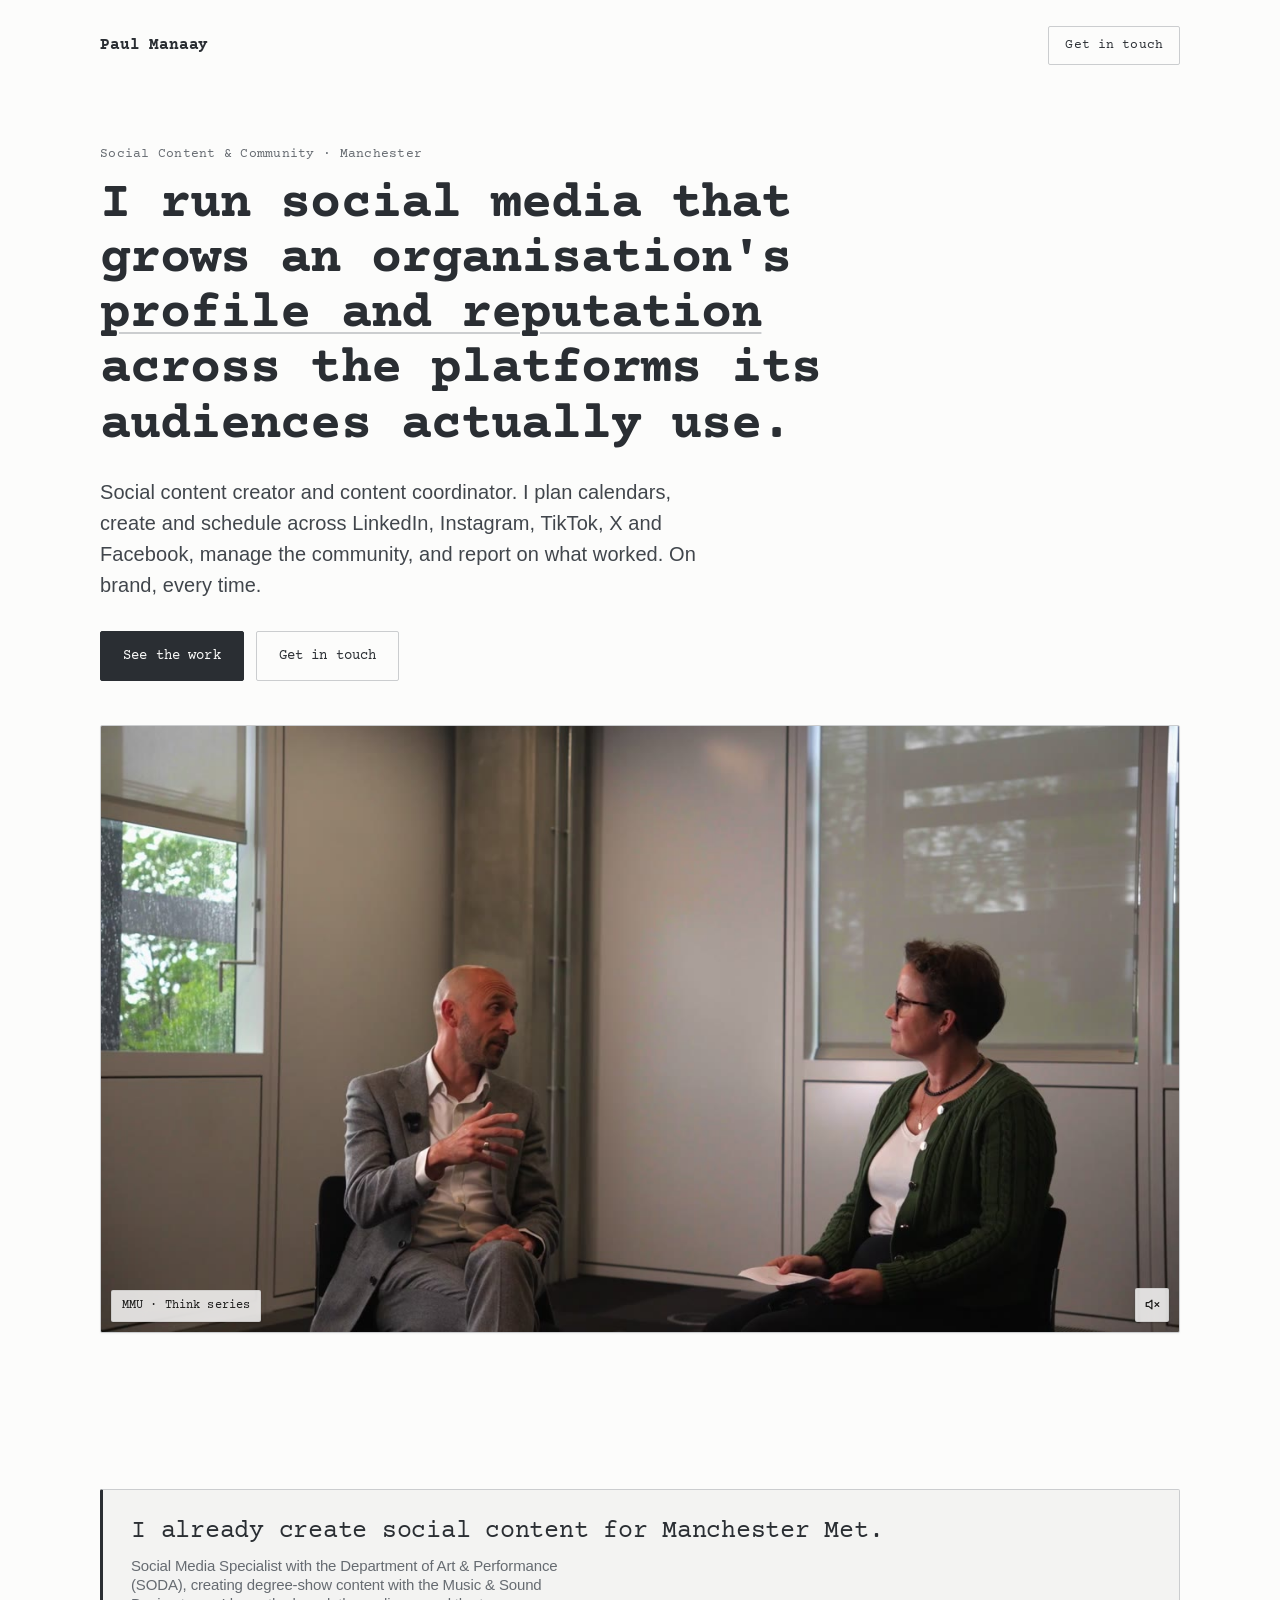
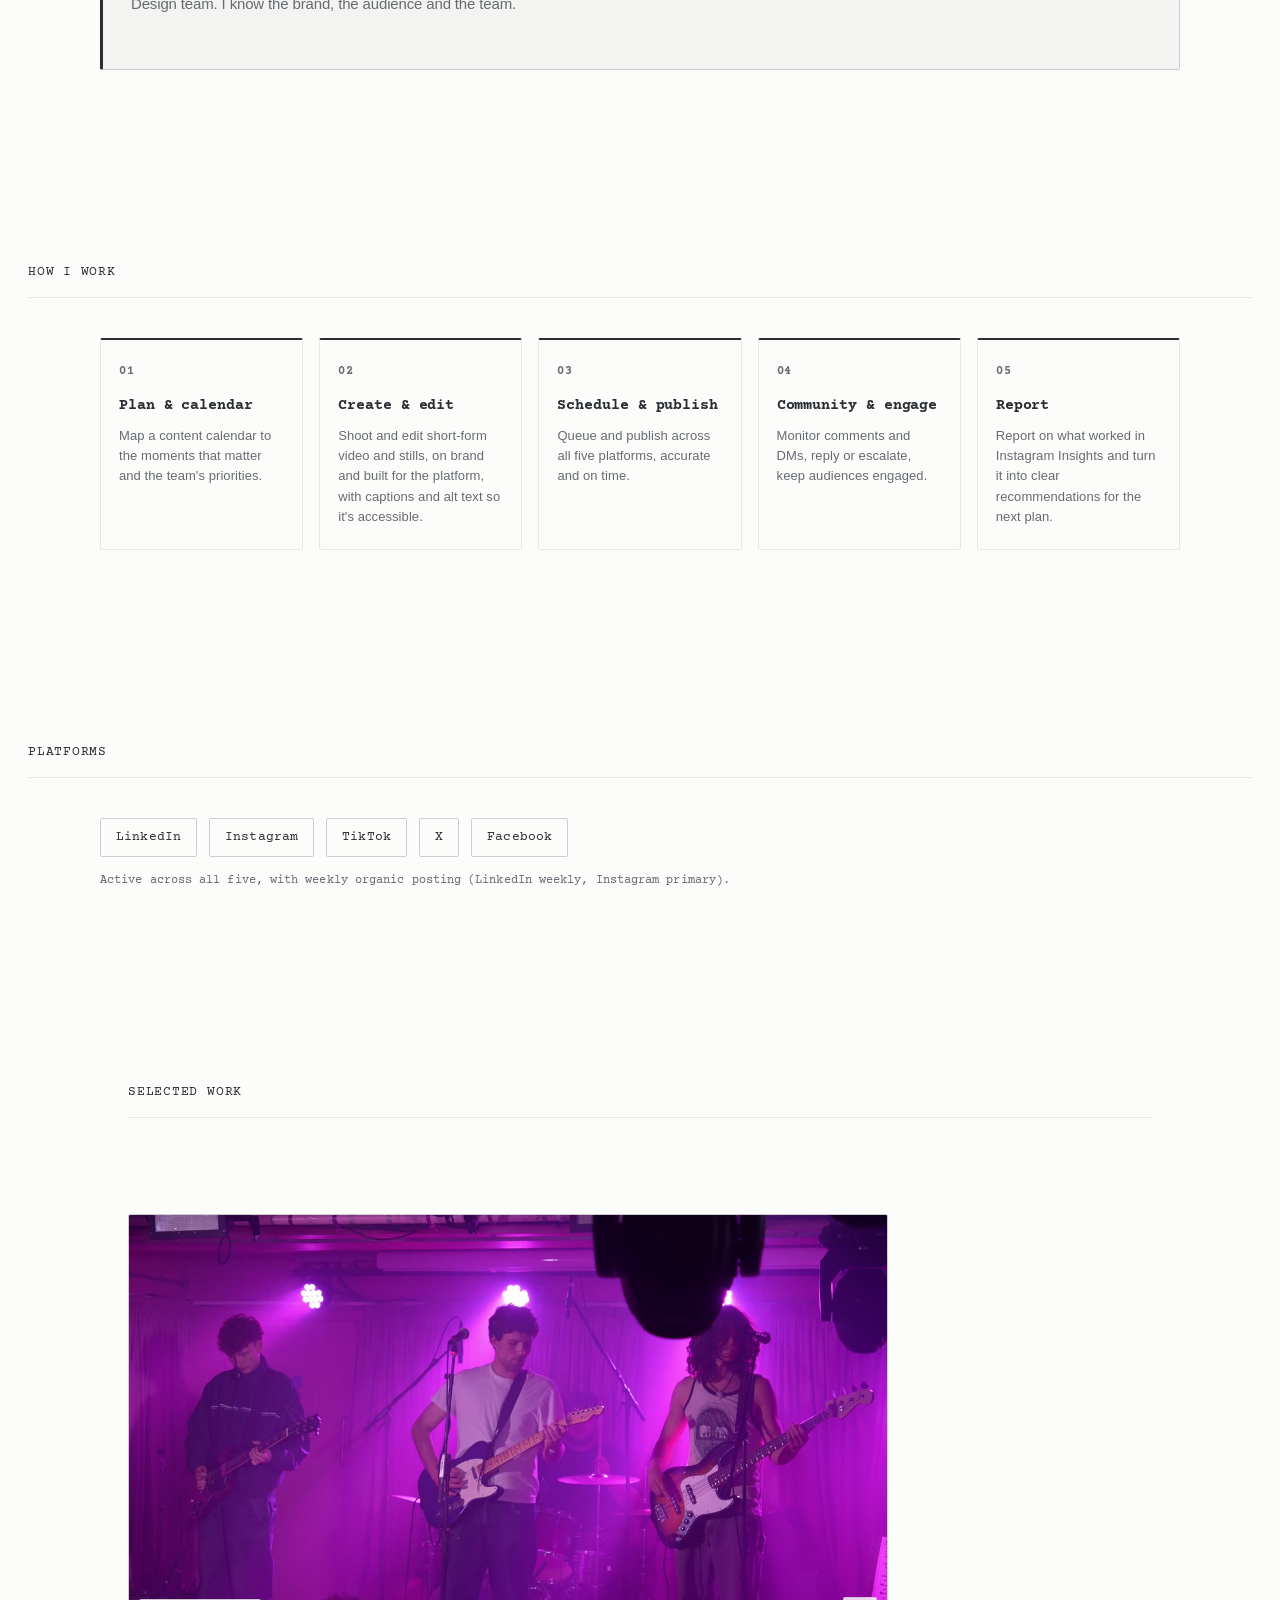
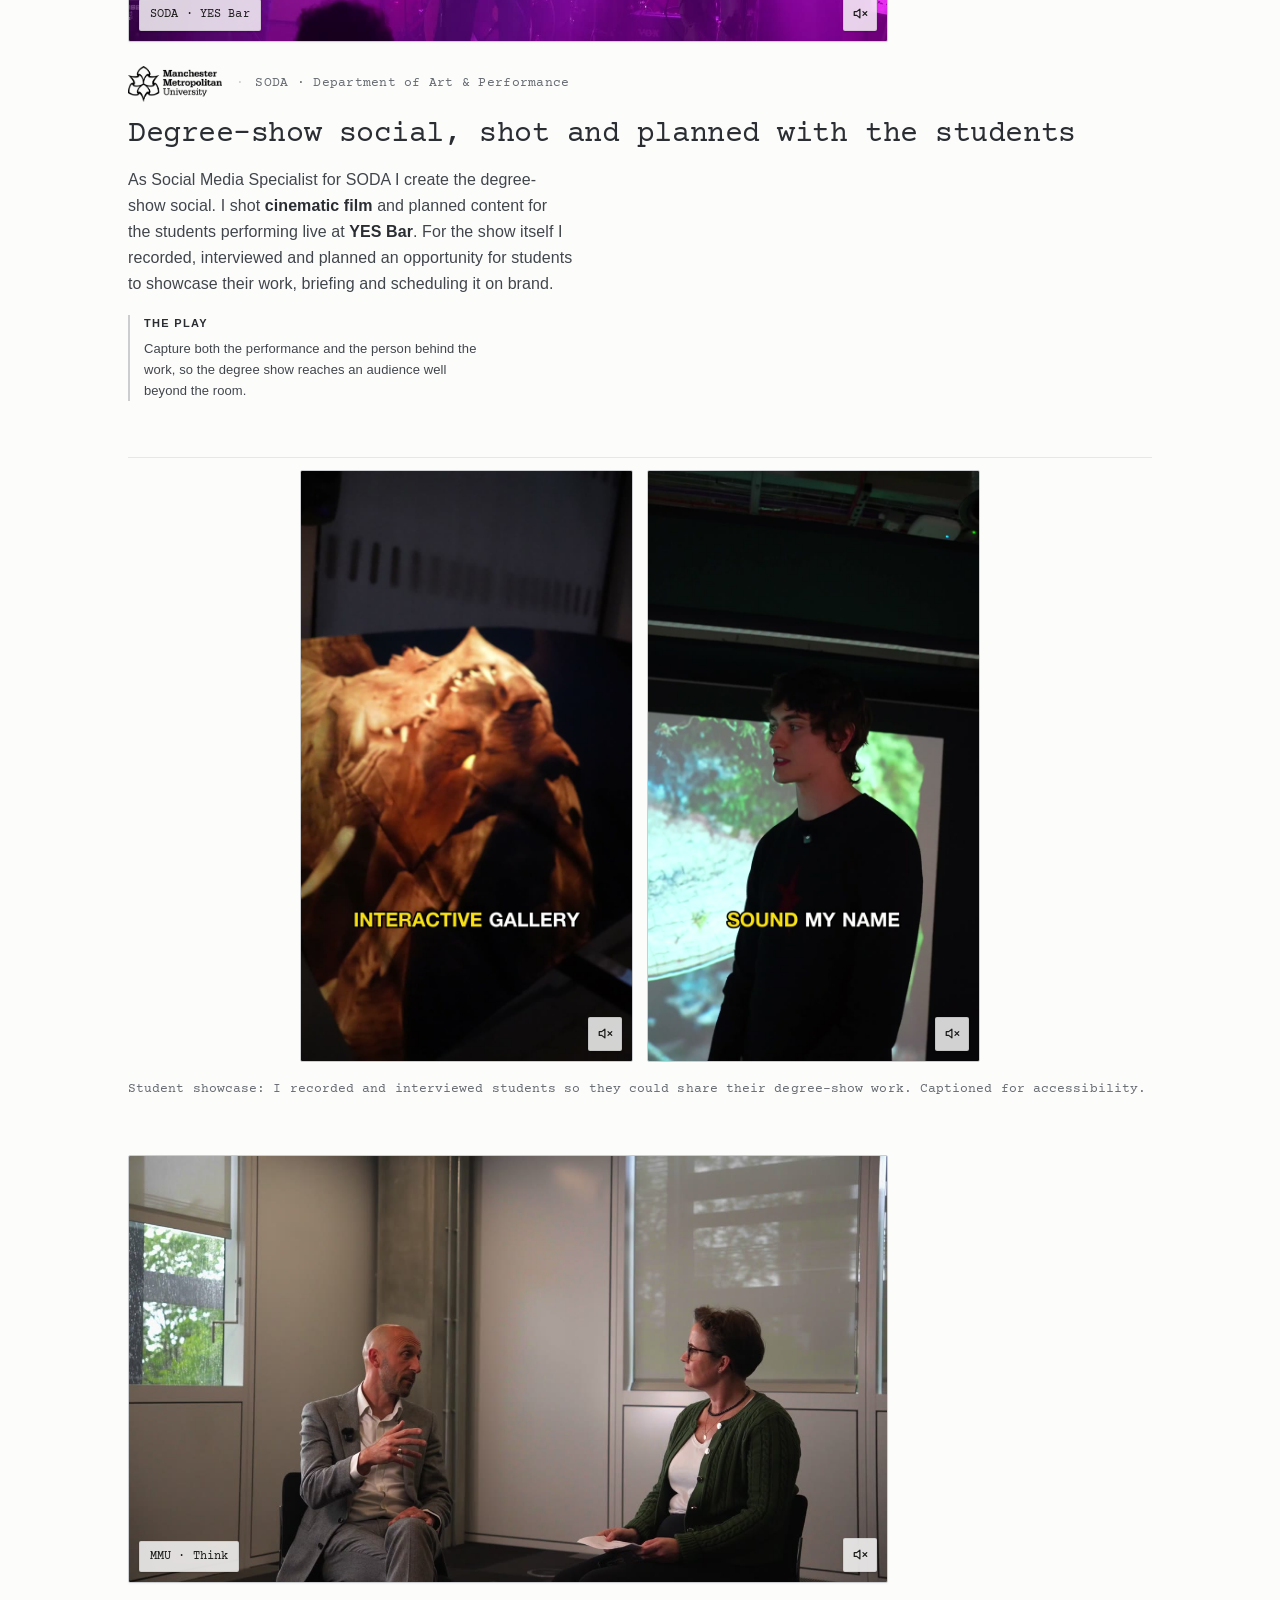
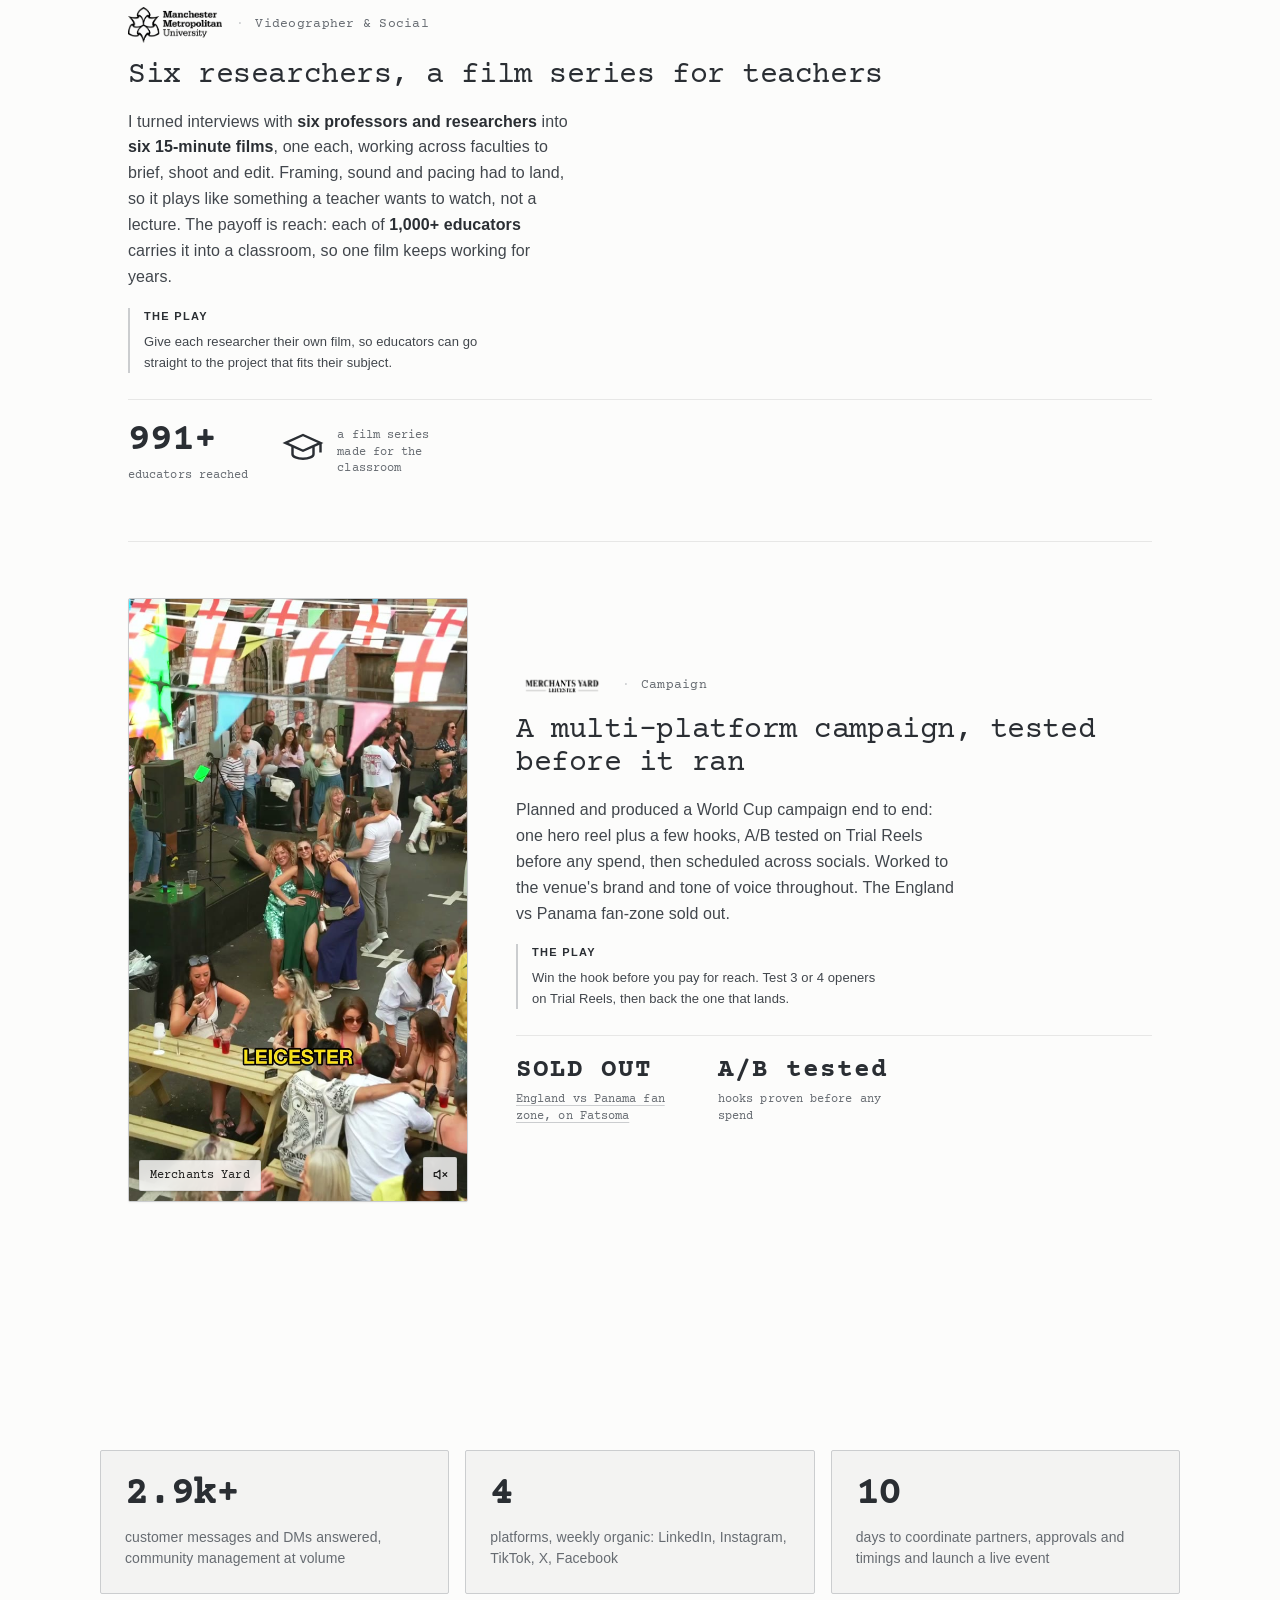
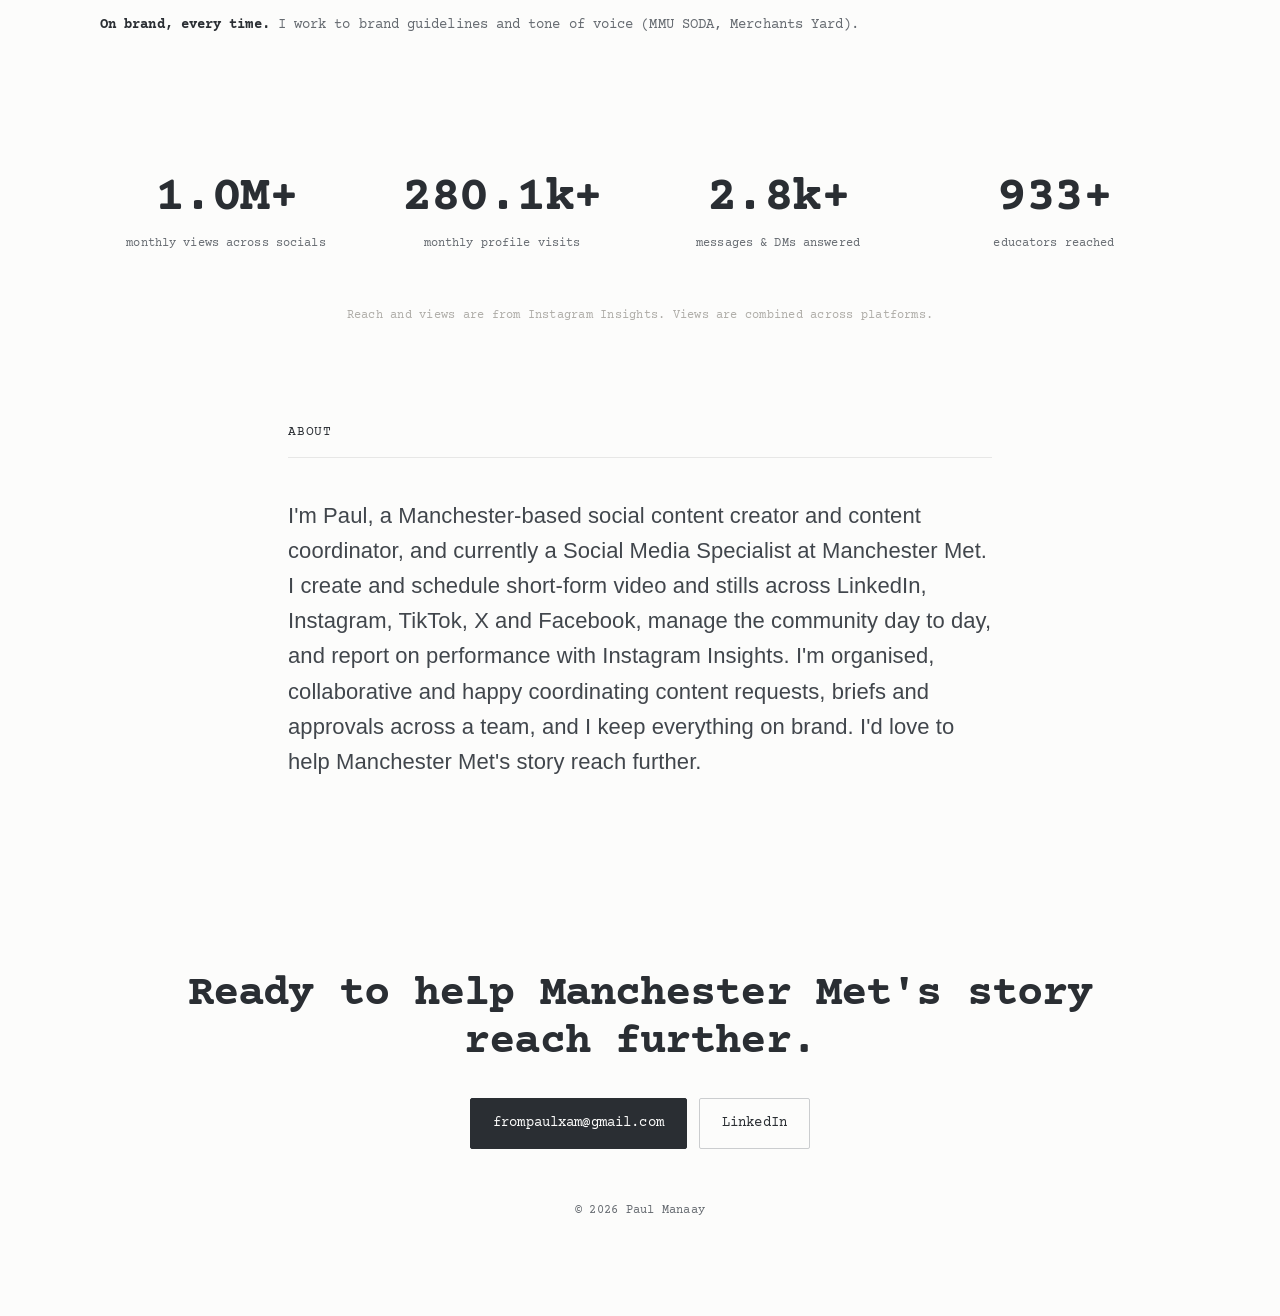
==== education/index.html @ 227c69b8 "Add SODA degree-show case: YES Bar film + student showcase Co-Authored-By: Claude Opus 4.8 <noreply@" ====
<!DOCTYPE html>
<html lang="en">
<head>
  <meta charset="UTF-8" />
  <meta name="viewport" content="width=device-width, initial-scale=1.0" />
  <!-- Tailored application version: keep out of search so it never competes with the main site -->
  <meta name="robots" content="noindex,nofollow" />
  <title>Paul Manaay, Social Content &amp; Community</title>
  <meta name="description" content="Paul Manaay, social content creator and content coordinator. Multi-platform social, content calendars, community management and reporting." />
  <link rel="preconnect" href="https://fonts.googleapis.com" />
  <link rel="preconnect" href="https://fonts.gstatic.com" crossorigin />
  <link href="https://fonts.googleapis.com/css2?family=Courier+Prime:ital,wght@0,400;0,700;1,400;1,700&display=swap" rel="stylesheet" />
  <link rel="stylesheet" href="../styles.css?v=7" />
</head>
<body class="mmu">

  <!-- ===== HERO ===== -->
  <header class="hero" id="top">
    <nav class="nav">
      <span class="logo">Paul Manaay</span>
      <a class="nav-cta" href="#contact">Get in touch</a>
    </nav>
    <div class="hero-inner">
      <p class="eyebrow">Social Content &amp; Community · Manchester</p>
      <h1>I run social media that grows an organisation's <span>profile and reputation</span> across the platforms its audiences actually use.</h1>
      <p class="sub">Social content creator and content coordinator. I plan calendars, create and schedule across LinkedIn, Instagram, TikTok, X and Facebook, manage the community, and report on what worked. On brand, every time.</p>
      <div class="hero-actions">
        <a class="btn btn-primary" href="#work">See the work</a>
        <a class="btn btn-ghost" href="#contact">Get in touch</a>
      </div>
      <!-- Brand-safe MMU showreel -->
      <div class="hero-cine media-card wide">
        <video class="autoplay-on-scroll" src="../assets/videos/mmu-think-sharples-interview.mp4" muted loop playsinline preload="metadata" poster="../assets/images/posters/mmu-think.jpg"></video>
        <button class="mute-toggle" aria-label="Unmute video" aria-pressed="false">🔇</button>
        <span class="view-badge">MMU · Think series</span>
      </div>
    </div>
  </header>

  <!-- ===== INSIDER EDGE ===== -->
  <section id="insider">
    <div class="insider">
      <p>I already create social content for Manchester Met.</p>
      <p class="sub">Social Media Specialist with the Department of Art &amp; Performance (SODA), creating degree-show content with the Music &amp; Sound Design team. I know the brand, the audience and the team.</p>
    </div>
  </section>

  <!-- ===== HOW I WORK ===== -->
  <section id="how">
    <h2 class="section-title">How I work</h2>
    <div class="howiwork">
      <div class="step"><div class="n">01</div><h3>Plan &amp; calendar</h3><p>Map a content calendar to the moments that matter and the team's priorities.</p></div>
      <div class="step"><div class="n">02</div><h3>Create &amp; edit</h3><p>Shoot and edit short-form video and stills, on brand and built for the platform, with captions and alt text so it's accessible.</p></div>
      <div class="step"><div class="n">03</div><h3>Schedule &amp; publish</h3><p>Queue and publish across all five platforms, accurate and on time.</p></div>
      <div class="step"><div class="n">04</div><h3>Community &amp; engage</h3><p>Monitor comments and DMs, reply or escalate, keep audiences engaged.</p></div>
      <div class="step"><div class="n">05</div><h3>Report</h3><p>Report on what worked in Instagram Insights and turn it into clear recommendations for the next plan.</p></div>
    </div>
  </section>

  <!-- ===== PLATFORMS ===== -->
  <section id="platforms">
    <h2 class="section-title">Platforms</h2>
    <div class="platforms" data-platforms></div>
    <p class="platforms-note">Active across all five, with weekly organic posting (LinkedIn weekly, Instagram primary).</p>
  </section>

  <!-- ===== WORK ===== -->
  <section class="work" id="work">
    <h2 class="section-title">Selected work</h2>

    <!-- 1: SODA degree show -->
    <article class="case cine">
      <div class="media-card wide">
        <video class="autoplay-on-scroll" src="../assets/videos/soda-highlight.mp4" muted loop playsinline preload="none" poster="../assets/images/posters/soda-highlight.jpg"></video>
        <button class="mute-toggle" aria-label="Unmute video" aria-pressed="false">🔇</button>
        <span class="view-badge">SODA · YES Bar</span>
      </div>
      <div class="case-copy">
        <div class="case-brand">
          <img src="../assets/images/logos/mmu.png" alt="Manchester Metropolitan University" class="case-logo is-mmu" />
          <span class="case-role">SODA · Department of Art &amp; Performance</span>
        </div>
        <h3>Degree-show social, shot and planned with the students</h3>
        <p>As Social Media Specialist for SODA I create the degree-show social. I shot <strong>cinematic film</strong> and planned content for the students performing live at <strong>YES Bar</strong>. For the show itself I recorded, interviewed and planned an opportunity for students to showcase their work, briefing and scheduling it on brand.</p>
        <p class="play"><span class="play-k">The play</span>Capture both the performance and the person behind the work, so the degree show reaches an audience well beyond the room.</p>
      </div>
    </article>

    <!-- SODA student showcase: short subtitled interviews -->
    <div class="soda-gallery">
      <div class="pg">
        <video class="autoplay-on-scroll" src="../assets/videos/soda-student-yong.mp4" muted loop playsinline preload="none" poster="../assets/images/posters/soda-student-yong.jpg"></video>
        <button class="mute-toggle" aria-label="Unmute video" aria-pressed="false">🔇</button>
      </div>
      <div class="pg">
        <video class="autoplay-on-scroll" src="../assets/videos/soda-student-robin.mp4" muted loop playsinline preload="none" poster="../assets/images/posters/soda-student-robin.jpg"></video>
        <button class="mute-toggle" aria-label="Unmute video" aria-pressed="false">🔇</button>
      </div>
    </div>
    <p class="popup-note">Student showcase: I recorded and interviewed students so they could share their degree-show work. Captioned for accessibility.</p>

    <!-- 2: MMU Think series -->
    <article class="case cine">
      <div class="media-card wide">
        <video class="autoplay-on-scroll" src="../assets/videos/mmu-think-sharples-interview.mp4" muted loop playsinline preload="none" poster="../assets/images/posters/mmu-think.jpg"></video>
        <button class="mute-toggle" aria-label="Unmute video" aria-pressed="false">🔇</button>
        <span class="view-badge">MMU · Think</span>
      </div>
      <div class="case-copy">
        <div class="case-brand">
          <img src="../assets/images/logos/mmu.png" alt="Manchester Metropolitan University" class="case-logo is-mmu" />
          <span class="case-role">Videographer &amp; Social</span>
        </div>
        <h3>Six researchers, a <span>film series</span> for teachers</h3>
        <p>I turned interviews with <strong>six professors and researchers</strong> into <strong>six 15-minute films</strong>, one each, working across faculties to brief, shoot and edit. Framing, sound and pacing had to land, so it plays like something a teacher wants to watch, not a lecture. The payoff is reach: each of <strong><span data-fact-text="educators"></span> educators</strong> carries it into a classroom, so one film keeps working for years.</p>
        <p class="play"><span class="play-k">The play</span>Give each researcher their own film, so educators can go straight to the project that fits their subject.</p>
        <div class="case-figures">
          <div class="fig"><span class="fig-n" data-fact-count="educators">0</span><span class="fig-l">educators reached</span></div>
          <div class="fig"><span class="edu-graphic"><svg viewBox="0 0 24 24" aria-hidden="true"><path d="M2 8.5 12 4l10 4.5-10 4.5-10-4.5Z"/><path d="M6 10.5V15c0 1.4 2.7 2.6 6 2.6s6-1.2 6-2.6v-4.5"/><path d="M22 8.5V14"/></svg><span class="edu-cap">a film series made for the classroom</span></span></div>
        </div>
      </div>
    </article>

    <!-- 3: Merchants Yard (campaign craft, no commerce framing) -->
    <article class="case">
      <div class="media-card">
        <video class="autoplay-on-scroll" src="../assets/videos/merchants-yard-worldcup-hook.mp4" muted loop playsinline preload="none" poster="../assets/images/posters/merchants-hook.jpg"></video>
        <button class="mute-toggle" aria-label="Unmute video" aria-pressed="false">🔇</button>
        <span class="view-badge">Merchants Yard</span>
      </div>
      <div class="case-copy">
        <div class="case-brand">
          <img src="../assets/images/logos/merchants-yard.png" alt="Merchants Yard, Leicester" class="case-logo" />
          <span class="case-role">Campaign</span>
        </div>
        <h3>A multi-platform campaign, tested before it ran</h3>
        <p>Planned and produced a World Cup campaign end to end: one hero reel plus a few hooks, A/B tested on Trial Reels before any spend, then scheduled across socials. Worked to the venue's brand and tone of voice throughout. The England vs Panama fan-zone sold out.</p>
        <p class="play"><span class="play-k">The play</span>Win the hook before you pay for reach. Test 3 or 4 openers on Trial Reels, then back the one that lands.</p>
        <div class="case-figures">
          <div class="fig"><span class="fig-n fig-text">SOLD OUT</span><span class="fig-l"><a href="https://www.fatsoma.com/e/3o5d98cv/england-vs-panama-world-cup-fan-zone-huge-screen-dj-live-brass" target="_blank" rel="noopener">England vs Panama fan zone, on Fatsoma</a></span></div>
          <div class="fig"><span class="fig-n fig-text">A/B tested</span><span class="fig-l">hooks proven before any spend</span></div>
        </div>
      </div>
    </article>
  </section>

  <!-- ===== COMMUNITY + BRAND ===== -->
  <section id="community">
    <div class="callout">
      <div class="c"><span class="big" data-fact-count="communityMessages">0</span><span class="lab">customer messages and DMs answered, community management at volume</span></div>
      <div class="c"><span class="big" data-fact-platform-count>0</span><span class="lab">platforms, weekly organic: LinkedIn, Instagram, TikTok, X, Facebook</span></div>
      <div class="c"><span class="big" data-fact-count="popupDays">0</span><span class="lab">days to coordinate partners, approvals and timings and launch a live event</span></div>
    </div>
    <p class="brandline"><strong>On brand, every time.</strong> I work to brand guidelines and tone of voice (MMU SODA, Merchants Yard).</p>
  </section>

  <!-- ===== STATS (reach/engagement, no revenue) ===== -->
  <section class="stats" id="stats">
    <div class="stat"><span class="num" data-fact-count="monthlyViews">0</span><span class="label" data-fact-label="monthlyViews"></span></div>
    <div class="stat"><span class="num" data-fact-count="monthlyReach">0</span><span class="label" data-fact-label="monthlyReach"></span></div>
    <div class="stat"><span class="num" data-fact-count="communityMessages">0</span><span class="label" data-fact-label="communityMessages"></span></div>
    <div class="stat"><span class="num" data-fact-count="educators">0</span><span class="label" data-fact-label="educators"></span></div>
  </section>
  <p class="proof-note" style="max-width:var(--max);margin:14px auto 0;text-align:center">Reach and views are from Instagram Insights. Views are combined across platforms.</p>

  <!-- ===== ABOUT ===== -->
  <section class="about" id="about">
    <h2 class="section-title">About</h2>
    <p>I'm Paul, a Manchester-based social content creator and content coordinator, and currently a Social Media Specialist at Manchester Met. I create and schedule short-form video and stills across LinkedIn, Instagram, TikTok, X and Facebook, manage the community day to day, and report on performance with Instagram Insights. I'm organised, collaborative and happy coordinating content requests, briefs and approvals across a team, and I keep everything on brand. I'd love to help Manchester Met's story reach further.</p>
  </section>

  <!-- ===== CONTACT ===== -->
  <section class="contact" id="contact">
    <h2>Ready to help Manchester Met's story reach further.</h2>
    <div class="contact-actions">
      <a class="btn btn-primary" href="mailto:frompaulxam@gmail.com" data-fact-email>Email</a>
      <a class="btn btn-ghost" href="#" data-fact-linkedin target="_blank" rel="noopener">LinkedIn</a>
    </div>
    <p class="footer-note">© <span id="year"></span> Paul Manaay</p>
  </section>

  <script src="../data/facts.js?v=2"></script>
  <script src="../script.js?v=4"></script>
</body>
</html>
---- styles.css ----
/* Paul Manaay - Portfolio.
   "Refined mono-editorial" - pure-white ground, monospace display + chrome,
   light grotesque body. Monochrome by design: colour comes ONLY from the work
   imagery, never the UI. Design language after guipasculli.com. Mobile-first.
   Add to <head> of BOTH index.html and mmu/index.html:
   <link rel="preconnect" href="https://fonts.googleapis.com">
   <link rel="preconnect" href="https://fonts.gstatic.com" crossorigin>
   <link href="https://fonts.googleapis.com/css2?family=Courier+Prime:ital,wght@0,400;0,700;1,400;1,700&display=swap" rel="stylesheet">
   (Courier Prime = the free web match for guipasculli.com's Courier PS typewriter mono.)
*/

:root{
  /* Ground & ink - monochrome, warm charcoal on pure white */
  --bg:#ffffff;            /* pure white page (faithful to the reference) */
  --panel:#f5f4f2;         /* faint off-white mat behind media / cards */
  --text:#222221;          /* near-black warm charcoal - primary ink */
  --muted:#6a6967;         /* secondary warm grey */
  --ink-soft:#3a3a38;      /* body copy ink, a touch softer than primary */
  --accent:#1c1c1b;        /* in a monochrome system the "accent" is confident black ink */
  --line:#e3e1dc;          /* hairline rules / borders */
  --line-strong:#c4c1ba;   /* slightly heavier rule where structure must read */
  --radius:2px;            /* near-square, editorial - not pills/blobs */
  --max:1080px;

  /* Type tokens */
  --mono:"Courier Prime","Courier New",Courier,ui-monospace,monospace;
  --sans:"Helvetica Neue",Helvetica,Arial,"Segoe UI",Roboto,system-ui,sans-serif;

  /* Light "glass" chips so chrome stays legible over bright OR dark video frames */
  --chip-bg:rgba(255,255,255,.82);
  --chip-text:#1c1c1b;
  --chip-line:rgba(0,0,0,.08);
}

*{box-sizing:border-box;margin:0;padding:0}
html{scroll-behavior:smooth}
body{
  background:var(--bg); color:var(--text);
  font-family:var(--sans);
  font-weight:400;
  line-height:1.62;
  letter-spacing:.005em;
  -webkit-font-smoothing:antialiased; -moz-osx-font-smoothing:grayscale;
  text-rendering:optimizeLegibility;
}

section{padding:96px 28px}

/* ---- Labels / chrome: monospace, small, precise, generous whitespace ---- */
.section-title{
  font-family:var(--mono); font-weight:500;
  font-size:13px; letter-spacing:.06em; text-transform:uppercase;
  color:var(--text);
  padding-bottom:14px; margin-bottom:40px;
  border-bottom:1px solid var(--line);
}
.eyebrow{
  font-family:var(--mono); font-weight:500;
  font-size:13px; letter-spacing:.02em; text-transform:none;
  color:var(--muted); margin-bottom:12px;
  display:inline-flex; align-items:center;
}

/* ---- Buttons: square mono tags, monochrome ---- */
.btn{
  display:inline-block; padding:13px 22px;
  border-radius:var(--radius);
  font-family:var(--mono); font-weight:500; font-size:14px; letter-spacing:.01em;
  text-decoration:none;
  transition:transform .15s ease,background-color .15s ease,color .15s ease,border-color .15s ease;
}
.btn:hover{transform:translateY(-2px)}
.btn-primary{background:var(--accent); color:#fff; border:1px solid var(--accent)}
.btn-primary:hover{background:#000; border-color:#000}
.btn-ghost{border:1px solid var(--line-strong); color:var(--text); background:transparent}
.btn-ghost:hover{border-color:var(--text)}

/* ---- Nav ---- */
.nav{max-width:var(--max);margin:0 auto;display:flex;justify-content:space-between;align-items:center;padding:26px 0}
.logo{font-family:var(--mono); font-weight:700; font-size:16px; letter-spacing:-.01em; color:var(--text)}
.nav-cta{
  font-family:var(--mono); font-weight:500; font-size:13px; letter-spacing:.01em;
  color:var(--text); text-decoration:none;
  border:1px solid var(--line-strong); padding:8px 16px; border-radius:var(--radius);
  transition:border-color .15s ease;
}
.nav-cta:hover{border-color:var(--text)}

/* ---- Hero ---- */
.hero{padding:0 28px 48px}
/* Hero top row: lead text left, circular portrait right */
.hero-top{display:grid;grid-template-columns:1fr auto;gap:clamp(24px,5vw,64px);align-items:center}
.hero-portrait{justify-self:end}
.hero-portrait img{width:clamp(140px,14vw,190px);aspect-ratio:4/5;object-fit:cover;border-radius:var(--radius);border:1px solid var(--line-strong);background:var(--panel);display:block;filter:grayscale(1)}
@media(max-width:760px){ .hero-top{grid-template-columns:1fr} .hero-portrait{order:-1;justify-self:start} .hero-portrait img{width:84px} }
.hero-inner{max-width:var(--max);margin:0 auto;padding:48px 0 12px}
.hero h1{
  font-family:var(--mono); font-weight:700;
  font-size:clamp(32px,6vw,64px); line-height:1.06; letter-spacing:-.02em;
  max-width:18ch; color:var(--text);
}
/* emphasis via a subtle typeset underline, not a colour pop */
.hero h1 span{
  color:var(--text);
  text-decoration:underline; text-decoration-thickness:2px;
  text-underline-offset:6px; text-decoration-color:var(--line-strong);
}
.sub{
  font-family:var(--sans); font-weight:300;
  color:var(--ink-soft); font-size:clamp(16px,2vw,20px); line-height:1.55;
  margin:24px 0 30px; max-width:54ch;
}
.hero-actions{display:flex;gap:12px;flex-wrap:wrap;margin-bottom:44px}

/* ---- Media cards (video) - dark videos framed intentionally on a light page ---- */
.media-card{
  position:relative; background:var(--panel);
  border:1px solid var(--line-strong);
  border-radius:var(--radius); overflow:hidden;
  aspect-ratio:9/16; max-width:340px;
  box-shadow:0 1px 2px rgba(0,0,0,.04);
}
.media-card video{
  width:100%; height:100%; object-fit:cover; display:block;
  background:linear-gradient(135deg,#ecebe8,#dfddd8); /* light mat before load */
}
/* Light glass chips: legible over both bright and dark video frames */
.view-badge{
  position:absolute; left:10px; bottom:10px;
  font-family:var(--mono); font-weight:500; font-size:12px; letter-spacing:.01em;
  background:var(--chip-bg); backdrop-filter:blur(8px); -webkit-backdrop-filter:blur(8px);
  color:var(--chip-text); border:1px solid var(--chip-line);
  padding:5px 10px; border-radius:var(--radius);
  box-shadow:0 1px 2px rgba(0,0,0,.18);
}
.mute-toggle{
  position:absolute; right:10px; bottom:10px;
  background:var(--chip-bg); backdrop-filter:blur(8px); -webkit-backdrop-filter:blur(8px);
  border:1px solid var(--chip-line); color:var(--chip-text);
  width:34px; height:34px; border-radius:var(--radius); cursor:pointer;
  font-size:14px; line-height:1;
  display:flex; align-items:center; justify-content:center;
  box-shadow:0 1px 2px rgba(0,0,0,.18);
  transition:background-color .15s ease;
}
.mute-toggle:hover{background:rgba(255,255,255,.95)}

/* ---- Work ---- */
.work{max-width:var(--max);margin:0 auto}
.case{
  display:grid; grid-template-columns:340px 1fr; gap:48px; align-items:center;
  margin-bottom:0; padding:56px 0; border-bottom:1px solid var(--line);
}
.case:last-of-type{border-bottom:0}
.case.reverse{grid-template-columns:1fr 340px}
.case.reverse .media-card{order:2}
/* Cine case: a landscape film/interview gets a stacked, full-width layout (not the narrow portrait column) */
.case.cine{grid-template-columns:1fr;gap:24px}
.case.cine .media-card{order:0;width:100%}
.case.cine .media-card.wide{max-width:760px}
.case-copy h3{
  font-family:var(--mono); font-weight:600;
  font-size:clamp(22px,3vw,30px); line-height:1.12; letter-spacing:-.015em;
  margin:8px 0 16px; color:var(--text);
}
.case-copy h3 span{color:var(--text)}
.case-copy p{font-family:var(--sans); font-weight:300; color:var(--ink-soft); max-width:50ch; line-height:1.62}
.case-copy strong{font-weight:600; color:var(--text)}
.viral-strip{display:flex;gap:20px;flex-wrap:wrap}
.viral-strip .media-card.wide{flex:1 1 360px;max-width:520px}

/* ---- Stats: monochrome, big mono numerals between hairline rules ---- */
.stats{
  max-width:var(--max);margin:0 auto;
  display:grid;grid-template-columns:repeat(4,1fr);gap:24px;
  padding:40px 0;
}
.stat{text-align:center}
.stat .num{
  display:block; font-family:var(--mono); font-weight:700;
  font-size:clamp(30px,5vw,50px); letter-spacing:-.03em; line-height:1;
  color:var(--text);
  font-variant-numeric:tabular-nums; font-feature-settings:"tnum" 1;
}
.stat .label{
  font-family:var(--mono); font-weight:400;
  color:var(--muted); font-size:12px; letter-spacing:.01em;
  margin-top:12px; display:block; line-height:1.45;
}

/* ---- About ---- */
.about{max-width:760px;margin:0 auto}
.about p{font-family:var(--sans); font-weight:300; font-size:clamp(18px,2.2vw,22px); line-height:1.6; color:var(--ink-soft)}
.about p + p{margin-top:1.1em}
.about p span,.about p strong{font-weight:600; color:var(--text)}
.headshot{width:120px;height:120px;border-radius:var(--radius);object-fit:cover;margin-bottom:24px;border:1px solid var(--line-strong);filter:grayscale(1)}

/* ---- Contact ---- */
.contact{max-width:var(--max);margin:0 auto;text-align:center}
.contact h2{font-family:var(--mono); font-weight:700; font-size:clamp(28px,4vw,44px); line-height:1.1; letter-spacing:-.02em; margin-bottom:30px; color:var(--text)}
.contact-actions{display:flex;gap:12px;justify-content:center;flex-wrap:wrap}
.footer-note{font-family:var(--mono); color:var(--muted); font-size:12px; letter-spacing:.02em; margin-top:52px}

/* ---- Landscape cinematic hero + wide media cards ---- */
.media-card.wide{aspect-ratio:16/9;max-width:none}
.hero-cine{margin:8px auto 0;max-width:var(--max);width:100%;aspect-ratio:16/9}

/* ---- Section intro (eyebrow + lead line) ---- */
.section-lead{max-width:var(--max);margin:0 auto 32px}
.section-lead p{font-family:var(--sans); font-weight:300; color:var(--ink-soft); font-size:clamp(15px,2vw,18px); max-width:60ch}

/* ---- Insider-edge band (MMU) - ruled, left-marked, no gradient blob ---- */
.insider{
  max-width:var(--max); margin:0 auto;
  border:1px solid var(--line-strong); border-left:3px solid var(--accent);
  border-radius:var(--radius); padding:26px 28px; background:var(--panel);
}
.insider p{font-family:var(--mono); font-size:clamp(18px,2.6vw,25px); font-weight:600; line-height:1.25; letter-spacing:-.01em; color:var(--text)}
.insider .sub{font-family:var(--sans); color:var(--muted); font-size:15px; font-weight:300; margin-top:10px}

/* ---- Platforms strip - small mono tags ---- */
.platforms{max-width:var(--max);margin:0 auto;display:flex;flex-wrap:wrap;gap:10px 12px;align-items:center}
.platforms .platform{font-family:var(--mono); font-size:13px; letter-spacing:.01em; color:var(--text); border:1px solid var(--line-strong); padding:8px 15px; border-radius:var(--radius); background:transparent}
.platforms-note{max-width:var(--max);margin:14px auto 0;font-family:var(--mono); color:var(--muted); font-size:12px}

/* ---- How I work strip - hairline top-ruled steps (airy grid, robust to item count) ---- */
.howiwork{max-width:var(--max);margin:0 auto;display:grid;grid-template-columns:repeat(5,1fr);gap:16px}
.howiwork .step{
  background:transparent;
  border:1px solid var(--line);
  border-top:2px solid var(--text);
  border-radius:var(--radius);
  padding:22px 18px;
}
.howiwork .step .n{font-family:var(--mono); font-size:12px; color:var(--muted); font-weight:700; letter-spacing:.06em}
.howiwork .step h3{font-family:var(--mono); font-size:15px; margin:12px 0 8px; letter-spacing:-.005em; font-weight:600; color:var(--text)}
.howiwork .step p{font-family:var(--sans); font-weight:300; color:var(--muted); font-size:13px; line-height:1.55}

/* ---- Callout stats - mono numerals, tabular so count-up never jitters ---- */
.callout{max-width:var(--max);margin:0 auto;display:flex;gap:16px;flex-wrap:wrap}
.callout .c{flex:1 1 200px;background:var(--panel);border:1px solid var(--line-strong);border-radius:var(--radius);padding:24px}
.callout .c .big{font-family:var(--mono); font-size:clamp(26px,4vw,40px); font-weight:700; color:var(--text); display:block; letter-spacing:-.03em; line-height:1; font-variant-numeric:tabular-nums; font-feature-settings:"tnum" 1}
.callout .c .lab{font-family:var(--sans); font-weight:300; color:var(--muted); font-size:14px; line-height:1.5; display:block; margin-top:12px}

/* ---- Brand & tone line ---- */
.brandline{max-width:var(--max);margin:20px auto 0;font-family:var(--mono); color:var(--muted); font-size:14px}
.brandline strong{color:var(--text); font-weight:600}

/* ---- Stills gallery - hairline-framed plates ---- */
.stills{max-width:var(--max);margin:0 auto;display:grid;grid-template-columns:repeat(3,1fr);gap:14px}
.stills img{width:100%;aspect-ratio:3/4;object-fit:cover;border-radius:var(--radius);border:1px solid var(--line-strong);display:block}

/* ---- Proof / honesty captions ---- */
.proof-note{font-family:var(--mono); color:#aeaca7; font-size:12px; letter-spacing:.02em; opacity:1; margin-top:12px}
.case-copy .proof-note{margin-top:16px}

/* =====================================================================
   MMU build: calmer, institutional. Subtle TONAL shift only - no bright
   accent in this monochrome system. Cooler/softer ink, lighter rules,
   lighter display weights.
   ===================================================================== */
body.mmu{
  --bg:#fcfcfb;
  --panel:#f3f3f2;
  --text:#2a2e33;          /* cooler blue-grey charcoal */
  --ink-soft:#41464c;
  --muted:#666b71;         /* AA-safe on #fcfcfb */
  --accent:#2a2e33;        /* tonal, not a colour */
  --line:#e7e7e6;
  --line-strong:#cbcdcf;
}
body.mmu .btn-primary{background:var(--accent);color:#fcfcfb;border-color:var(--accent)}
body.mmu .btn-primary:hover{background:#1f2226;border-color:#1f2226}
body.mmu .hero h1{font-weight:600; letter-spacing:-.018em; max-width:24ch; font-size:clamp(28px,5vw,52px)}
body.mmu .hero h1 span{text-decoration-color:var(--line-strong)}
body.mmu .case-copy h3{font-weight:500}
body.mmu .contact h2{font-weight:600}
body.mmu .insider p{font-weight:500}

/* ---- Mobile ---- */
@media(max-width:760px){
  section{padding:64px 20px}
  .nav{padding:20px 0}
  .hero{padding:0 20px 40px}
  .hero-inner{padding:36px 0 8px}
  .case,.case.reverse{grid-template-columns:1fr;gap:24px;padding:44px 0}
  .case.reverse .media-card{order:0}
  .media-card{max-width:100%}
  .stats{grid-template-columns:1fr 1fr;gap:40px 20px;padding:36px 0}
  .stat{padding:4px 2px}
  .stat .label{display:block;min-height:2.6em}
  .howiwork{grid-template-columns:1fr}
  .stills{grid-template-columns:1fr}
  .hero-cine{aspect-ratio:9/16;max-height:80vh}
  /* MMU hero is a true landscape interview film - keep it landscape on phones too */
  body.mmu .hero-cine{aspect-ratio:16/9;max-height:none}
}

/* ---- Respect reduced-motion: no scroll smoothing, no hover lift, no fanfare ---- */
@media(prefers-reduced-motion:reduce){
  html{scroll-behavior:auto}
  .btn,.nav-cta,.btn-primary,.btn-ghost,.mute-toggle{transition:none}
  .btn:hover{transform:none}
}
/* SODA deliberate placeholder card (no real asset yet) - reads intentional, not broken */
.placeholder-card{display:flex;flex-direction:column;align-items:center;justify-content:center;text-align:center;gap:10px;padding:24px;height:100%;background:var(--panel)}
.placeholder-card .ph-k{font-family:var(--mono);font-size:12px;letter-spacing:.08em;text-transform:uppercase;color:var(--muted)}
.placeholder-card .ph-t{font-family:var(--mono);font-size:15px;color:var(--text);max-width:26ch;line-height:1.45}

/* Case-study figures: rising mono numerals under each case */
.case-figures{display:flex;flex-wrap:wrap;gap:26px 34px;margin-top:26px;padding-top:22px;border-top:1px solid var(--line)}
.case-figures .fig{display:flex;flex-direction:column}
.case-figures .fig-n{font-family:var(--mono);font-weight:700;font-size:clamp(24px,3.4vw,38px);letter-spacing:-.03em;line-height:1;color:var(--text);font-variant-numeric:tabular-nums;font-feature-settings:"tnum" 1}
.case-figures .fig-n.fig-text{font-size:clamp(19px,2.4vw,26px);letter-spacing:.04em}
.case-figures .fig-l{font-family:var(--mono);font-weight:400;font-size:12px;color:var(--muted);margin-top:8px;line-height:1.4;max-width:24ch}
.case-figures .fig-l a{color:var(--muted);text-decoration:underline;text-decoration-color:var(--line-strong);text-underline-offset:3px}
.case-figures .fig-l a:hover{color:var(--text)}

/* Pop-up gallery + matcha note */
.popup-gallery{max-width:var(--max);margin:10px auto 0;display:grid;grid-template-columns:repeat(3,1fr);gap:14px}
.popup-gallery .pg{position:relative;aspect-ratio:3/4;border:1px solid var(--line-strong);border-radius:var(--radius);overflow:hidden;background:var(--panel)}
.popup-gallery .pg>img,.popup-gallery .pg>video{width:100%;height:100%;object-fit:cover;display:block}
.popup-note{max-width:var(--max);margin:18px auto 0;font-family:var(--mono);color:var(--muted);font-size:13px;line-height:1.5;display:flex;align-items:baseline;gap:12px;flex-wrap:wrap}
.popup-note .pn-n{font-weight:700;color:var(--text);font-size:clamp(20px,2.6vw,30px);letter-spacing:-.02em;font-variant-numeric:tabular-nums;line-height:1}

/* Educator graphic (MMU film series) */
.edu-graphic{display:inline-flex;align-items:flex-start;gap:13px;margin-top:6px}
.edu-graphic svg{width:42px;height:42px;stroke:var(--text);stroke-width:1.4;fill:none}
.edu-graphic .edu-cap{font-family:var(--mono);font-size:12px;color:var(--muted);max-width:18ch;line-height:1.4}

@media(max-width:760px){
  .popup-gallery{grid-template-columns:1fr}
  .case-figures{gap:18px 26px}
}

/* Posters / design showcase (Venture Archives takeover) */
.posters{max-width:var(--max);margin:10px auto 0;display:grid;grid-template-columns:repeat(2,1fr);gap:14px}
.posters img{width:100%;aspect-ratio:4/5;object-fit:cover;border-radius:var(--radius);border:1px solid var(--line-strong);background:var(--panel);display:block}
@media(max-width:760px){ .posters{grid-template-columns:1fr} }

/* Funnel breakdown: clean text, top to bottom (kicker + figure, tactic, detail), hairline rules */
.funnel{max-width:var(--max);margin:16px auto 0}
.funnel .fstage{padding:22px 0;border-top:1px solid var(--line)}
.funnel .fstage:last-child{border-bottom:1px solid var(--line)}
.funnel .frow{display:flex;justify-content:space-between;align-items:baseline;gap:20px}
.funnel .fk{font-family:var(--mono);font-size:12px;letter-spacing:.14em;text-transform:uppercase;color:var(--muted)}
.funnel .fp{font-family:var(--mono);font-weight:700;font-size:clamp(20px,2.6vw,28px);letter-spacing:-.01em;color:var(--text);white-space:nowrap}
.funnel .ft{font-family:var(--mono);font-weight:700;font-size:16px;color:var(--text);letter-spacing:-.01em;margin:10px 0 6px}
.funnel .fstage p{font-family:var(--sans);font-weight:300;font-size:15px;color:var(--ink-soft);line-height:1.6;max-width:64ch}
@media(max-width:760px){
  .funnel .frow{flex-direction:column;gap:4px}
}
/* Scroll reveal (fade + rise) for any .reveal element. Funnel stages also cascade via the nth-child delays. Gated on .js so content stays visible if JS fails. */
.js .reveal{opacity:0;transform:translateY(20px);transition:opacity .7s ease,transform .7s ease}
.js .reveal.in{opacity:1;transform:none}
.funnel .fstage:nth-child(1){transition-delay:.12s}
.funnel .fstage:nth-child(2){transition-delay:.32s}
.funnel .fstage:nth-child(3){transition-delay:.52s}
@media(prefers-reduced-motion:reduce){ .js .reveal{opacity:1;transform:none;transition:none} }

/* "The play": the strategy behind each case, shown next to the work */
.play{font-family:var(--mono);font-size:13px;line-height:1.6;color:var(--muted);margin-top:18px;border-left:2px solid var(--line-strong);padding-left:14px;max-width:52ch}
.play .play-k{display:block;font-weight:700;color:var(--text);font-size:11px;letter-spacing:.12em;text-transform:uppercase;margin-bottom:5px}


/* Brands I've worked with strip (under hero stats) */
.brands{max-width:var(--max);margin:44px auto 0;padding:34px 22px 40px;text-align:center;border-top:1px solid var(--line);border-bottom:1px solid var(--line)}
.brands-k{font-family:var(--mono);font-size:12px;font-weight:700;letter-spacing:.08em;text-transform:uppercase;color:var(--text);margin-bottom:20px}
.brands-row{display:flex;align-items:center;justify-content:center;gap:clamp(22px,5vw,56px);flex-wrap:wrap}
.brands-row .brand{font-family:var(--mono);font-weight:600;font-size:clamp(14px,1.8vw,18px);color:var(--text);letter-spacing:.01em}
.brands-row .brand-logo{height:30px;width:auto;max-width:230px;object-fit:contain;display:block;opacity:1;filter:brightness(0)}
.brands-row .brand-logo.is-mmu{height:46px}
@media(max-width:760px){ .brands-row{gap:18px 26px} .brands-row .brand-logo{height:24px} .brands-row .brand-logo.is-mmu{height:36px} }

/* Brand logo + role in case headers */
.case-brand{display:flex;align-items:center;gap:14px;margin-bottom:16px;flex-wrap:wrap}
.case-logo{height:24px;width:auto;max-width:170px;object-fit:contain;display:block}
.case-logo.is-mmu{height:36px}
.case-role{font-family:var(--mono);font-size:13px;letter-spacing:.02em;color:var(--muted)}
.case-role::before{content:"·";margin-right:11px;color:var(--line-strong)}

/* ============================================================
   MOBILE / iPhone QC fixes (375-430px). Desktop untouched:
   all inside max-width:760px, plus 3 clamp() floor bumps + proof-note padding.
   ============================================================ */
.hero h1{font-size:clamp(34px,8.5vw,64px)}
body.mmu .hero h1{font-size:clamp(30px,7vw,52px)}
.proof-note{padding-left:20px;padding-right:20px}

@media(max-width:760px){
  /* touch targets to 44px+ (signature tap-to-unmute, CTAs, nav) */
  .mute-toggle{width:44px;height:44px;font-size:16px}
  .btn{min-height:46px;display:inline-flex;align-items:center;justify-content:center;line-height:1.1}
  .nav-cta{padding:11px 16px;min-height:44px;display:inline-flex;align-items:center}
  /* hero headlines scale + breathe */
  .hero h1{max-width:none;letter-spacing:-.03em;line-height:1.04}
  body.mmu .hero h1{max-width:none;line-height:1.1}
  /* montage strip explicit full-width collapse */
  .viral-strip{gap:14px}
  .viral-strip .media-card.wide{flex:1 1 100%;max-width:100%}
  /* hero + contact CTAs fill the row, no ragged edge */
  .hero-actions .btn,.contact-actions .btn{flex:1 1 0;text-align:center}
  /* pull showreel + primary CTA toward the first fold */
  .hero-inner{padding:24px 0 8px}
  .sub{margin:16px 0 22px}
  .hero-actions{margin-bottom:28px}
  .hero-cine{max-height:68vh}
  /* portrait reads intentional, not an avatar */
  .hero-portrait img{width:120px}
  .hero-portrait{margin-bottom:8px}
  /* proof-strip galleries compact (hero shot full-width, two videos below) */
  .popup-gallery{grid-template-columns:1fr 1fr;gap:10px}
  .popup-gallery .pg:first-child{grid-column:1 / -1}
  .stills{grid-template-columns:1fr 1fr;gap:10px}
  /* tighter vertical rhythm + end band */
  section{padding:52px 20px}
  .footer-note{margin-top:36px}
  /* no dangling middot when role wraps under logo */
  .case-role::before{display:none}
  .case-brand{gap:8px 14px}
  .funnel .fp{white-space:normal}
}
/* smallest-phone guard so the headline never overflows */
@media(max-width:360px){ .hero h1{font-size:30px} }

/* SODA student showcase: two short portrait interview clips */
.soda-gallery{max-width:680px;margin:12px auto 0;display:grid;grid-template-columns:repeat(2,1fr);gap:14px}
.soda-gallery .pg{position:relative;aspect-ratio:9/16;border:1px solid var(--line-strong);border-radius:var(--radius);overflow:hidden;background:var(--panel)}
.soda-gallery .pg>video{width:100%;height:100%;object-fit:cover;display:block}
@media(max-width:760px){ .soda-gallery{gap:10px} }
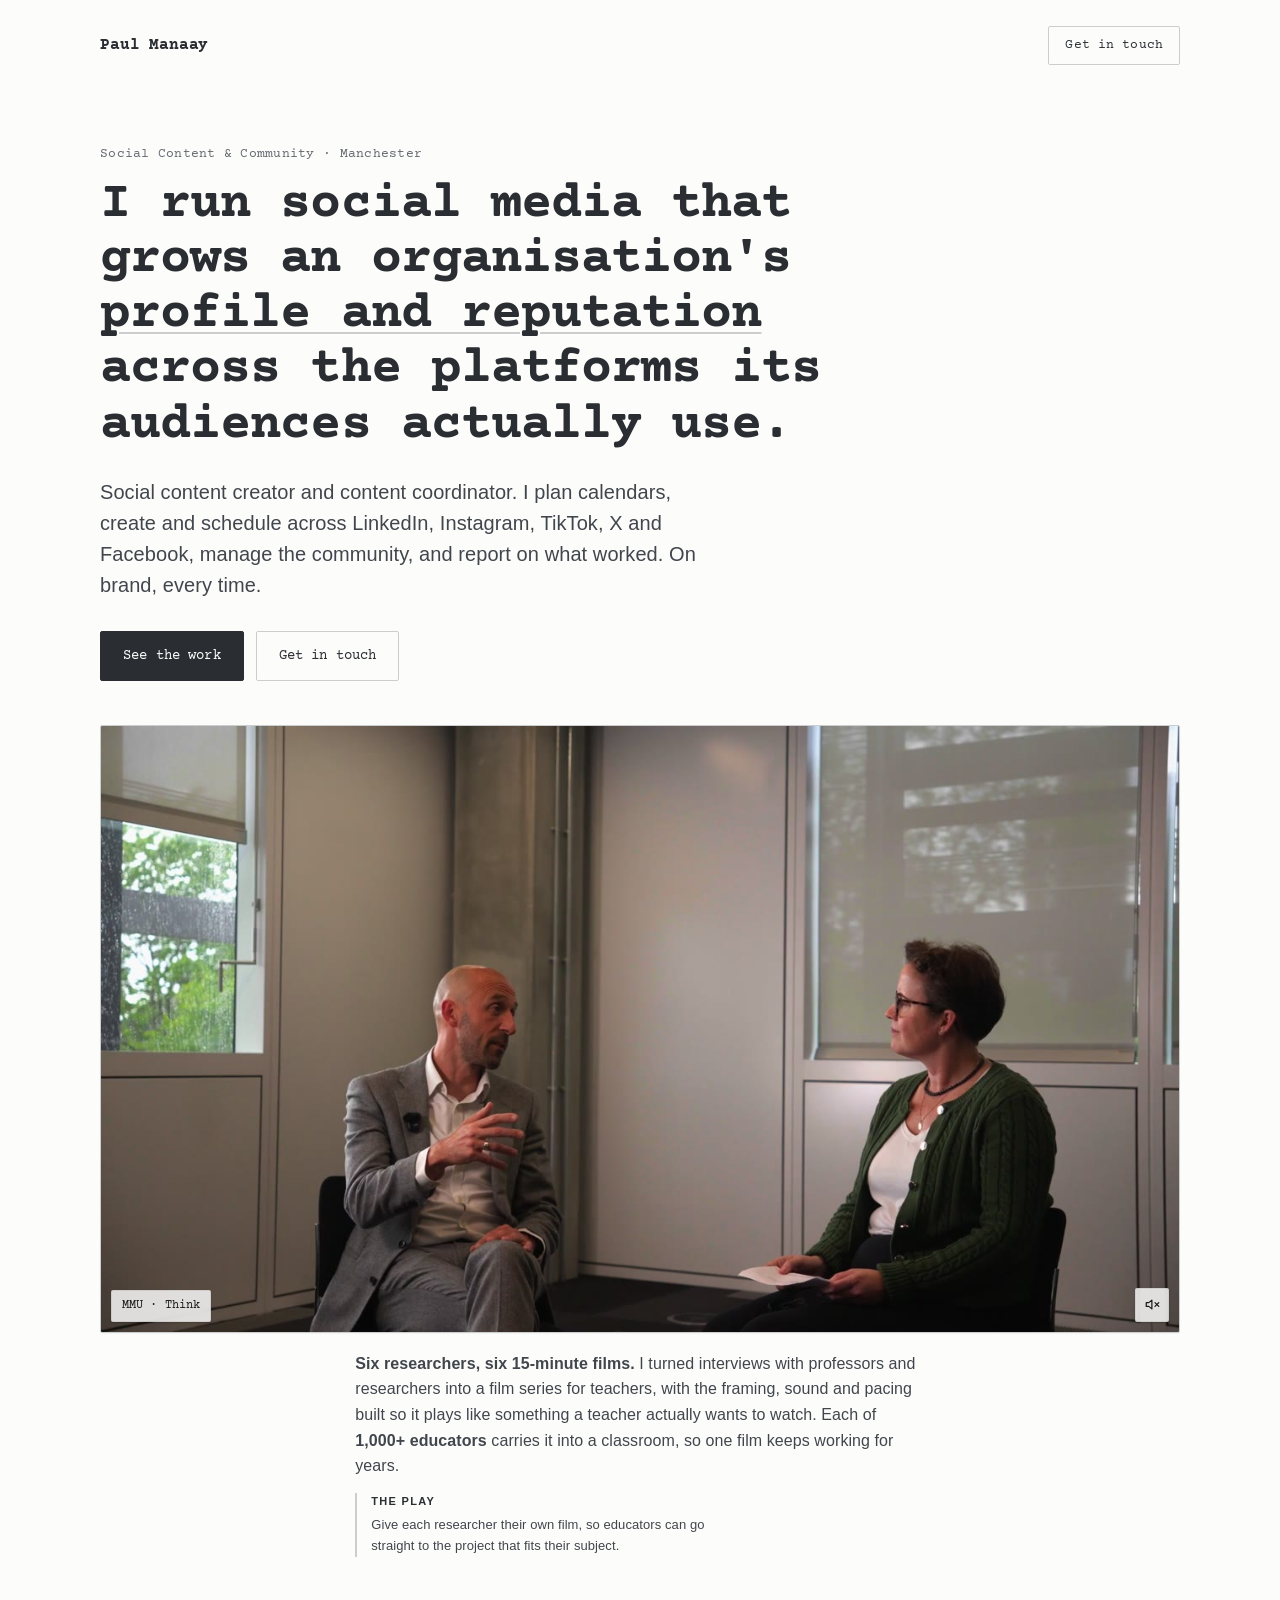
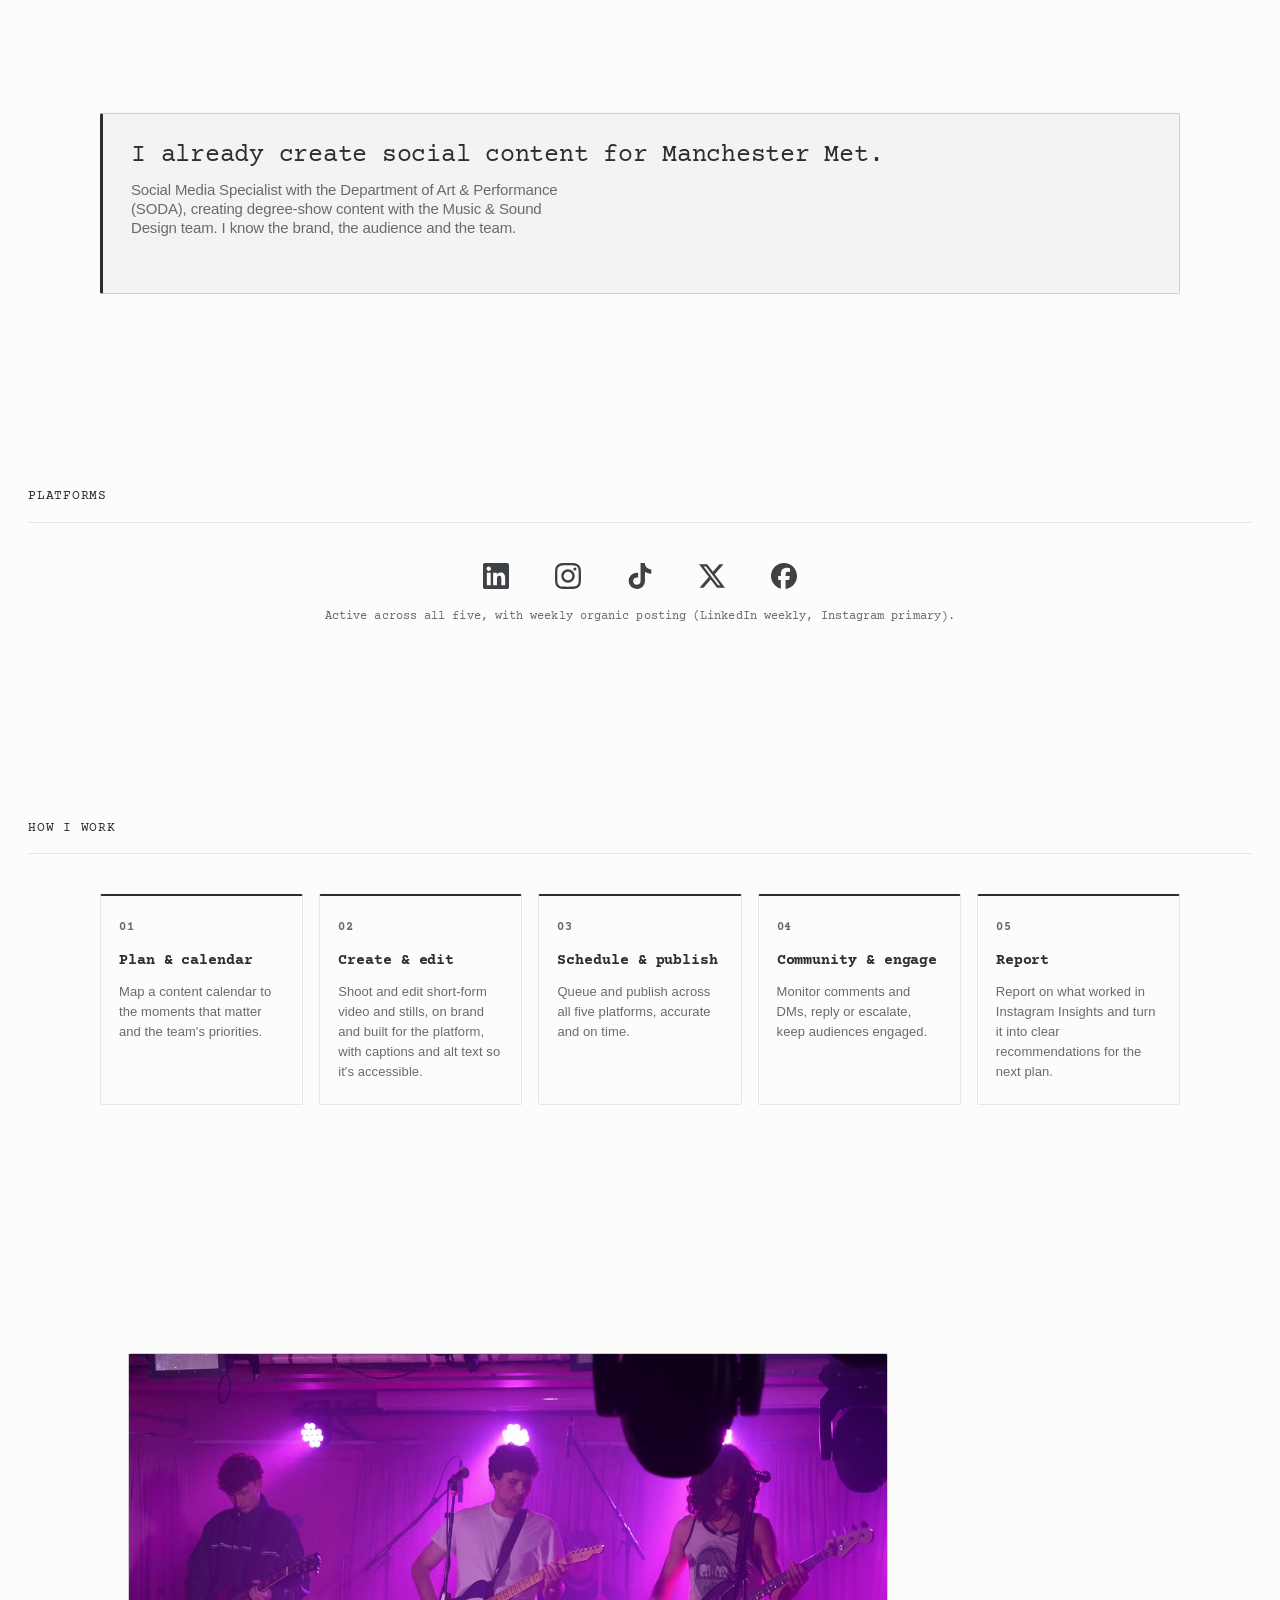
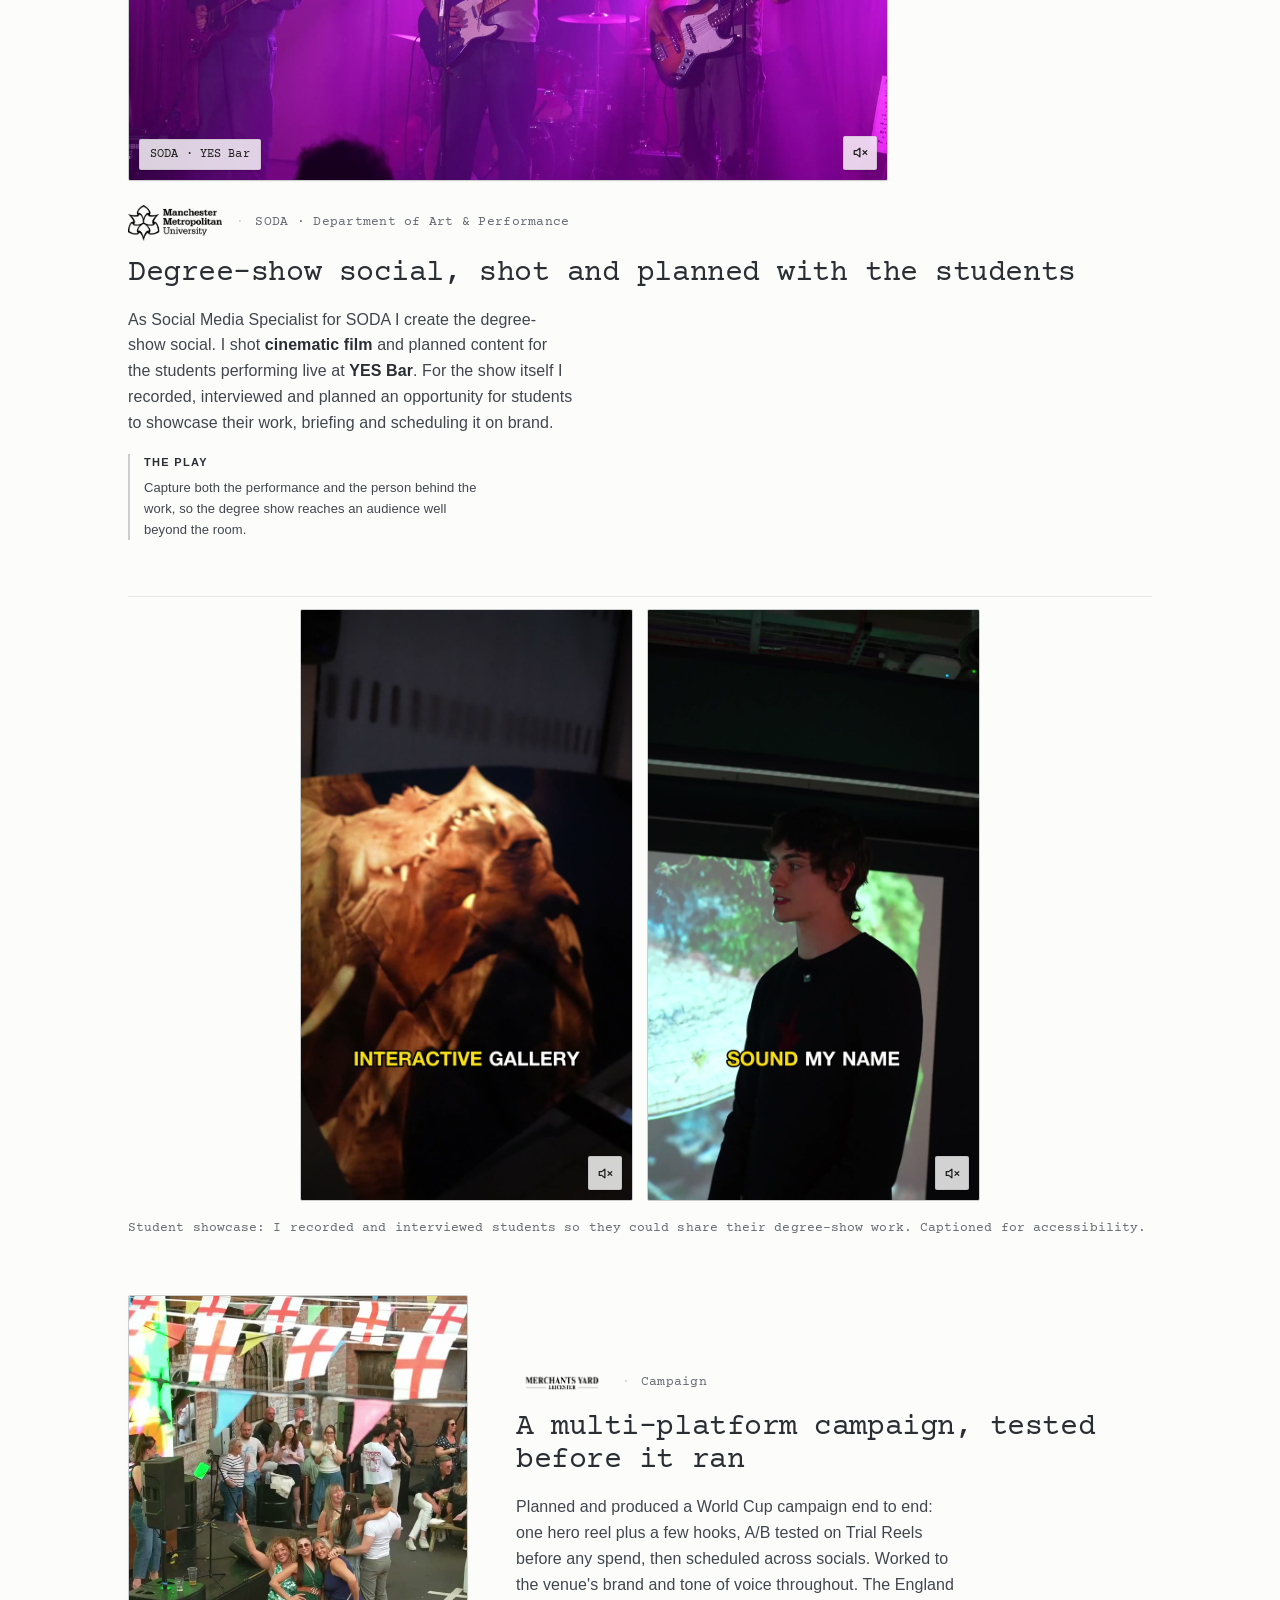
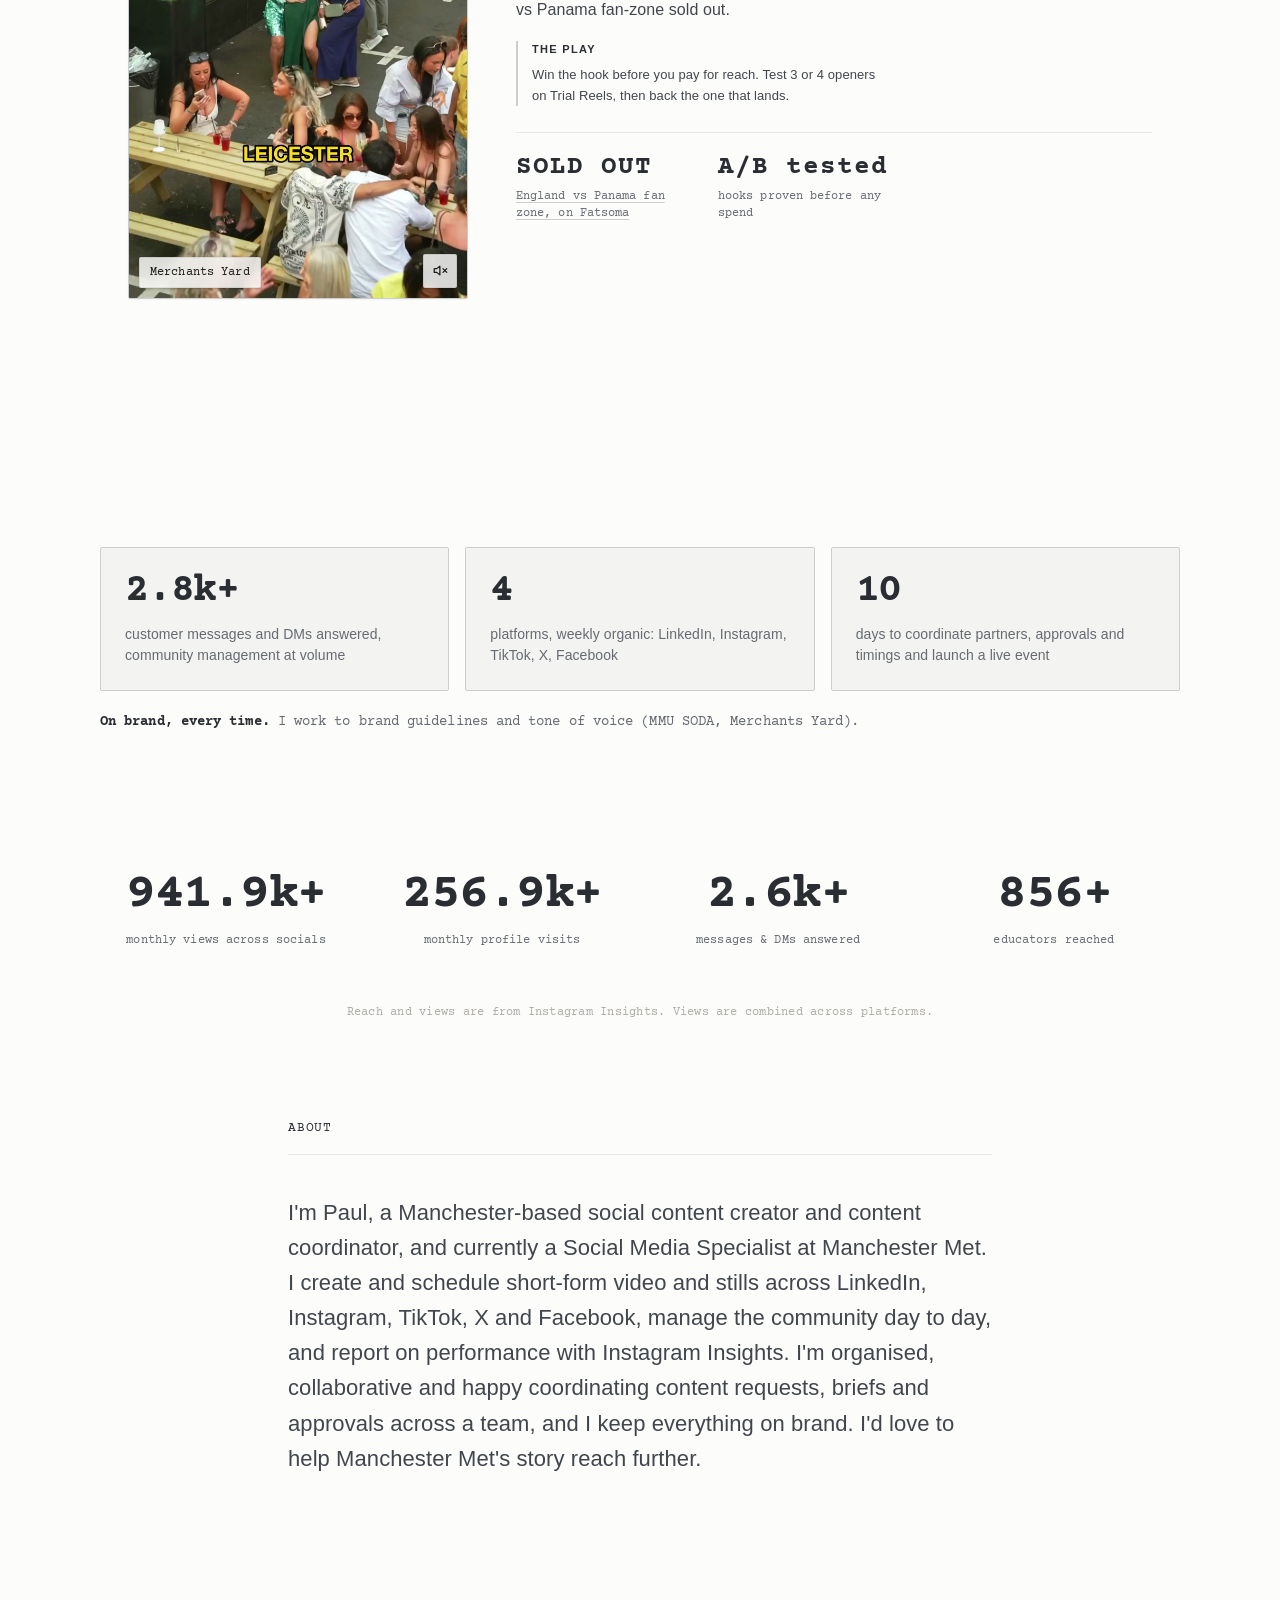
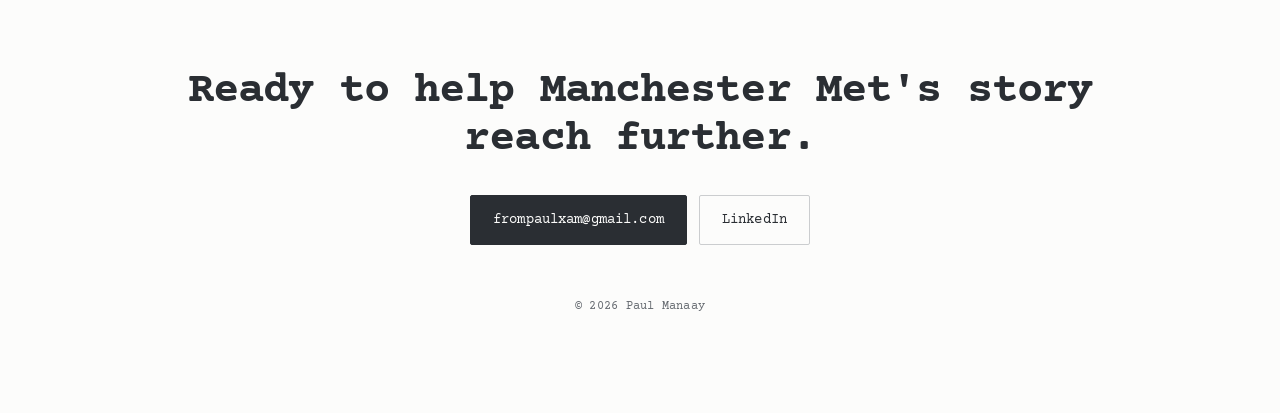
==== commit 67693a7a: "MMU: merge interview into hero, platform icons above How I work, drop Selected work heading Co-Autho" ====
--- a/education/index.html
+++ b/education/index.html
@@ -10,7 +10,7 @@
   <link rel="preconnect" href="https://fonts.googleapis.com" />
   <link rel="preconnect" href="https://fonts.gstatic.com" crossorigin />
   <link href="https://fonts.googleapis.com/css2?family=Courier+Prime:ital,wght@0,400;0,700;1,400;1,700&display=swap" rel="stylesheet" />
-  <link rel="stylesheet" href="../styles.css?v=7" />
+  <link rel="stylesheet" href="../styles.css?v=8" />
 </head>
 <body class="mmu">
 
@@ -32,7 +32,11 @@
       <div class="hero-cine media-card wide">
         <video class="autoplay-on-scroll" src="../assets/videos/mmu-think-sharples-interview.mp4" muted loop playsinline preload="metadata" poster="../assets/images/posters/mmu-think.jpg"></video>
         <button class="mute-toggle" aria-label="Unmute video" aria-pressed="false">🔇</button>
-        <span class="view-badge">MMU · Think series</span>
+        <span class="view-badge">MMU · Think</span>
+      </div>
+      <div class="hero-filmnote">
+        <p><strong>Six researchers, six 15-minute films.</strong> I turned interviews with professors and researchers into a film series for teachers, with the framing, sound and pacing built so it plays like something a teacher actually wants to watch. Each of <strong><span data-fact-text="educators"></span> educators</strong> carries it into a classroom, so one film keeps working for years.</p>
+        <p class="play"><span class="play-k">The play</span>Give each researcher their own film, so educators can go straight to the project that fits their subject.</p>
       </div>
     </div>
   </header>
@@ -43,6 +47,19 @@
       <p>I already create social content for Manchester Met.</p>
       <p class="sub">Social Media Specialist with the Department of Art &amp; Performance (SODA), creating degree-show content with the Music &amp; Sound Design team. I know the brand, the audience and the team.</p>
     </div>
+  </section>
+
+  <!-- ===== PLATFORMS ===== -->
+  <section id="platforms">
+    <h2 class="section-title">Platforms</h2>
+    <div class="platforms-icons">
+      <svg viewBox="0 0 24 24" role="img" aria-label="LinkedIn"><path d="M20.447 20.452h-3.554v-5.569c0-1.328-.027-3.037-1.852-3.037-1.853 0-2.136 1.445-2.136 2.939v5.667H9.351V9h3.414v1.561h.046c.477-.9 1.637-1.85 3.37-1.85 3.601 0 4.267 2.37 4.267 5.455v6.286zM5.337 7.433c-1.144 0-2.063-.926-2.063-2.065 0-1.138.92-2.063 2.063-2.063 1.14 0 2.064.925 2.064 2.063 0 1.139-.925 2.065-2.064 2.065zm1.782 13.019H3.555V9h3.564v11.452zM22.225 0H1.771C.792 0 0 .774 0 1.729v20.542C0 23.227.792 24 1.771 24h20.451C23.2 24 24 23.227 24 22.271V1.729C24 .774 23.2 0 22.222 0h.003z"/></svg>
+      <svg viewBox="0 0 24 24" role="img" aria-label="Instagram"><path d="M7.0301.084c-1.2768.0602-2.1487.264-2.911.5634-.7888.3075-1.4575.72-2.1228 1.3877-.6652.6677-1.075 1.3368-1.3802 2.127-.2954.7638-.4956 1.6365-.552 2.914-.0564 1.2775-.0689 1.6882-.0626 4.947.0062 3.2586.0206 3.6671.0825 4.9473.061 1.2765.264 2.1482.5635 2.9107.308.7889.72 1.4573 1.388 2.1228.6679.6655 1.3365 1.0743 2.1285 1.38.7632.295 1.6361.4961 2.9134.552 1.2773.056 1.6884.069 4.9462.0627 3.2578-.0062 3.668-.0207 4.9478-.0814 1.28-.0607 2.147-.2652 2.9098-.5633.7889-.3086 1.4578-.72 2.1228-1.3881.665-.6682 1.0745-1.3378 1.3795-2.1284.2957-.7632.4966-1.636.552-2.9124.056-1.2809.0692-1.6898.063-4.948-.0063-3.2583-.021-3.6668-.0817-4.9465-.0607-1.2797-.264-2.1487-.5633-2.9117-.3084-.7889-.72-1.4568-1.3876-2.1228C21.2982 1.33 20.628.9208 19.8378.6165 19.074.321 18.2017.1197 16.9244.0645 15.6471.0093 15.236-.005 11.977.0014 8.718.0076 8.31.0215 7.0301.0839m.1402 21.6932c-1.17-.0509-1.8053-.2453-2.2287-.408-.5606-.216-.96-.4771-1.3819-.895-.422-.4178-.6811-.8186-.9-1.378-.1644-.4234-.3624-1.058-.4171-2.228-.0595-1.2645-.072-1.6442-.079-4.848-.007-3.2037.0053-3.583.0607-4.848.05-1.169.2456-1.805.408-2.2282.216-.5613.4762-.96.895-1.3816.4188-.4217.8184-.6814 1.3783-.9003.423-.1651 1.0575-.3614 2.227-.4171 1.2655-.06 1.6447-.072 4.848-.079 3.2033-.007 3.5835.005 4.8495.0608 1.169.0508 1.8053.2445 2.228.408.5608.216.96.4754 1.3816.895.4217.4194.6816.8176.9005 1.3787.1653.4217.3617 1.056.4169 2.2263.0602 1.2655.0739 1.645.0796 4.848.0058 3.203-.0055 3.5834-.061 4.848-.051 1.17-.245 1.8055-.408 2.2294-.216.5604-.4763.96-.8954 1.3814-.419.4215-.8181.6811-1.3783.9-.4224.1649-1.0577.3617-2.2262.4174-1.2656.0595-1.6448.072-4.8493.079-3.2045.007-3.5825-.006-4.848-.0608M16.953 5.5864A1.44 1.44 0 1 0 18.39 4.144a1.44 1.44 0 0 0-1.437 1.4424M5.8385 12.012c.0067 3.4032 2.7706 6.1557 6.173 6.1493 3.4026-.0065 6.157-2.7701 6.1506-6.1733-.0065-3.4032-2.771-6.1565-6.174-6.1498-3.403.0067-6.156 2.771-6.1496 6.1738M8 12.0077a4 4 0 1 1 4.008 3.9921A3.9996 3.9996 0 0 1 8 12.0077"/></svg>
+      <svg viewBox="0 0 24 24" role="img" aria-label="TikTok"><path d="M12.525.02c1.31-.02 2.61-.01 3.91-.02.08 1.53.63 3.09 1.75 4.17 1.12 1.11 2.7 1.62 4.24 1.79v4.03c-1.44-.05-2.89-.35-4.2-.97-.57-.26-1.1-.59-1.62-.93-.01 2.92.01 5.84-.02 8.75-.08 1.4-.54 2.79-1.35 3.94-1.31 1.92-3.58 3.17-5.91 3.21-1.43.08-2.86-.31-4.08-1.03-2.02-1.19-3.44-3.37-3.65-5.71-.02-.5-.03-1-.01-1.49.18-1.9 1.12-3.72 2.58-4.96 1.66-1.44 3.98-2.13 6.15-1.72.02 1.48-.04 2.96-.04 4.44-.99-.32-2.15-.23-3.02.37-.63.41-1.11 1.04-1.36 1.75-.21.51-.15 1.07-.14 1.61.24 1.64 1.82 3.02 3.5 2.87 1.12-.01 2.19-.66 2.77-1.61.19-.33.4-.67.41-1.06.1-1.79.06-3.57.07-5.36.01-4.03-.01-8.05.02-12.07z"/></svg>
+      <svg viewBox="0 0 24 24" role="img" aria-label="X"><path d="M18.901 1.153h3.68l-8.04 9.19L24 22.846h-7.406l-5.8-7.584-6.638 7.584H.474l8.6-9.83L0 1.154h7.594l5.243 6.932ZM17.61 20.644h2.039L6.486 3.24H4.298Z"/></svg>
+      <svg viewBox="0 0 24 24" role="img" aria-label="Facebook"><path d="M9.101 23.691v-7.98H6.627v-3.667h2.474v-1.58c0-4.085 1.848-5.978 5.858-5.978.401 0 .955.042 1.468.103a8.68 8.68 0 0 1 1.141.195v3.325a8.623 8.623 0 0 0-.653-.036 26.805 26.805 0 0 0-.733-.009c-.707 0-1.259.096-1.675.309a1.686 1.686 0 0 0-.679.622c-.258.42-.374.995-.374 1.752v1.297h3.919l-.386 2.103-.287 1.564h-3.246v8.245C19.396 23.238 24 18.179 24 12.044c0-6.627-5.373-12-12-12s-12 5.373-12 12c0 5.628 3.874 10.35 9.101 11.647Z"/></svg>
+    </div>
+    <p class="platforms-note">Active across all five, with weekly organic posting (LinkedIn weekly, Instagram primary).</p>
   </section>
 
   <!-- ===== HOW I WORK ===== -->
@@ -57,16 +74,8 @@
     </div>
   </section>
 
-  <!-- ===== PLATFORMS ===== -->
-  <section id="platforms">
-    <h2 class="section-title">Platforms</h2>
-    <div class="platforms" data-platforms></div>
-    <p class="platforms-note">Active across all five, with weekly organic posting (LinkedIn weekly, Instagram primary).</p>
-  </section>
-
   <!-- ===== WORK ===== -->
   <section class="work" id="work">
-    <h2 class="section-title">Selected work</h2>
 
     <!-- 1: SODA degree show -->
     <article class="case cine">
@@ -99,27 +108,6 @@
     </div>
     <p class="popup-note">Student showcase: I recorded and interviewed students so they could share their degree-show work. Captioned for accessibility.</p>
 
-    <!-- 2: MMU Think series -->
-    <article class="case cine">
-      <div class="media-card wide">
-        <video class="autoplay-on-scroll" src="../assets/videos/mmu-think-sharples-interview.mp4" muted loop playsinline preload="none" poster="../assets/images/posters/mmu-think.jpg"></video>
-        <button class="mute-toggle" aria-label="Unmute video" aria-pressed="false">🔇</button>
-        <span class="view-badge">MMU · Think</span>
-      </div>
-      <div class="case-copy">
-        <div class="case-brand">
-          <img src="../assets/images/logos/mmu.png" alt="Manchester Metropolitan University" class="case-logo is-mmu" />
-          <span class="case-role">Videographer &amp; Social</span>
-        </div>
-        <h3>Six researchers, a <span>film series</span> for teachers</h3>
-        <p>I turned interviews with <strong>six professors and researchers</strong> into <strong>six 15-minute films</strong>, one each, working across faculties to brief, shoot and edit. Framing, sound and pacing had to land, so it plays like something a teacher wants to watch, not a lecture. The payoff is reach: each of <strong><span data-fact-text="educators"></span> educators</strong> carries it into a classroom, so one film keeps working for years.</p>
-        <p class="play"><span class="play-k">The play</span>Give each researcher their own film, so educators can go straight to the project that fits their subject.</p>
-        <div class="case-figures">
-          <div class="fig"><span class="fig-n" data-fact-count="educators">0</span><span class="fig-l">educators reached</span></div>
-          <div class="fig"><span class="edu-graphic"><svg viewBox="0 0 24 24" aria-hidden="true"><path d="M2 8.5 12 4l10 4.5-10 4.5-10-4.5Z"/><path d="M6 10.5V15c0 1.4 2.7 2.6 6 2.6s6-1.2 6-2.6v-4.5"/><path d="M22 8.5V14"/></svg><span class="edu-cap">a film series made for the classroom</span></span></div>
-        </div>
-      </div>
-    </article>
 
     <!-- 3: Merchants Yard (campaign craft, no commerce framing) -->
     <article class="case">
--- a/styles.css
+++ b/styles.css
@@ -428,3 +428,12 @@
 .soda-gallery .pg{position:relative;aspect-ratio:9/16;border:1px solid var(--line-strong);border-radius:var(--radius);overflow:hidden;background:var(--panel)}
 .soda-gallery .pg>video{width:100%;height:100%;object-fit:cover;display:block}
 @media(max-width:760px){ .soda-gallery{gap:10px} }
+
+/* Platforms as centred black brand icons (MMU build) */
+.platforms-icons{display:flex;justify-content:center;align-items:center;gap:clamp(22px,5vw,46px);flex-wrap:wrap;margin:8px 0 18px}
+.platforms-icons svg{width:26px;height:26px;fill:var(--text);display:block;opacity:.9}
+#platforms .platforms-note{text-align:center}
+/* Hero interview note: the film-series story under the hero showreel */
+.hero-filmnote{max-width:64ch;margin:18px auto 0}
+.hero-filmnote p{font-family:var(--sans);font-weight:300;color:var(--ink-soft);line-height:1.6}
+.hero-filmnote .play{margin-top:14px}
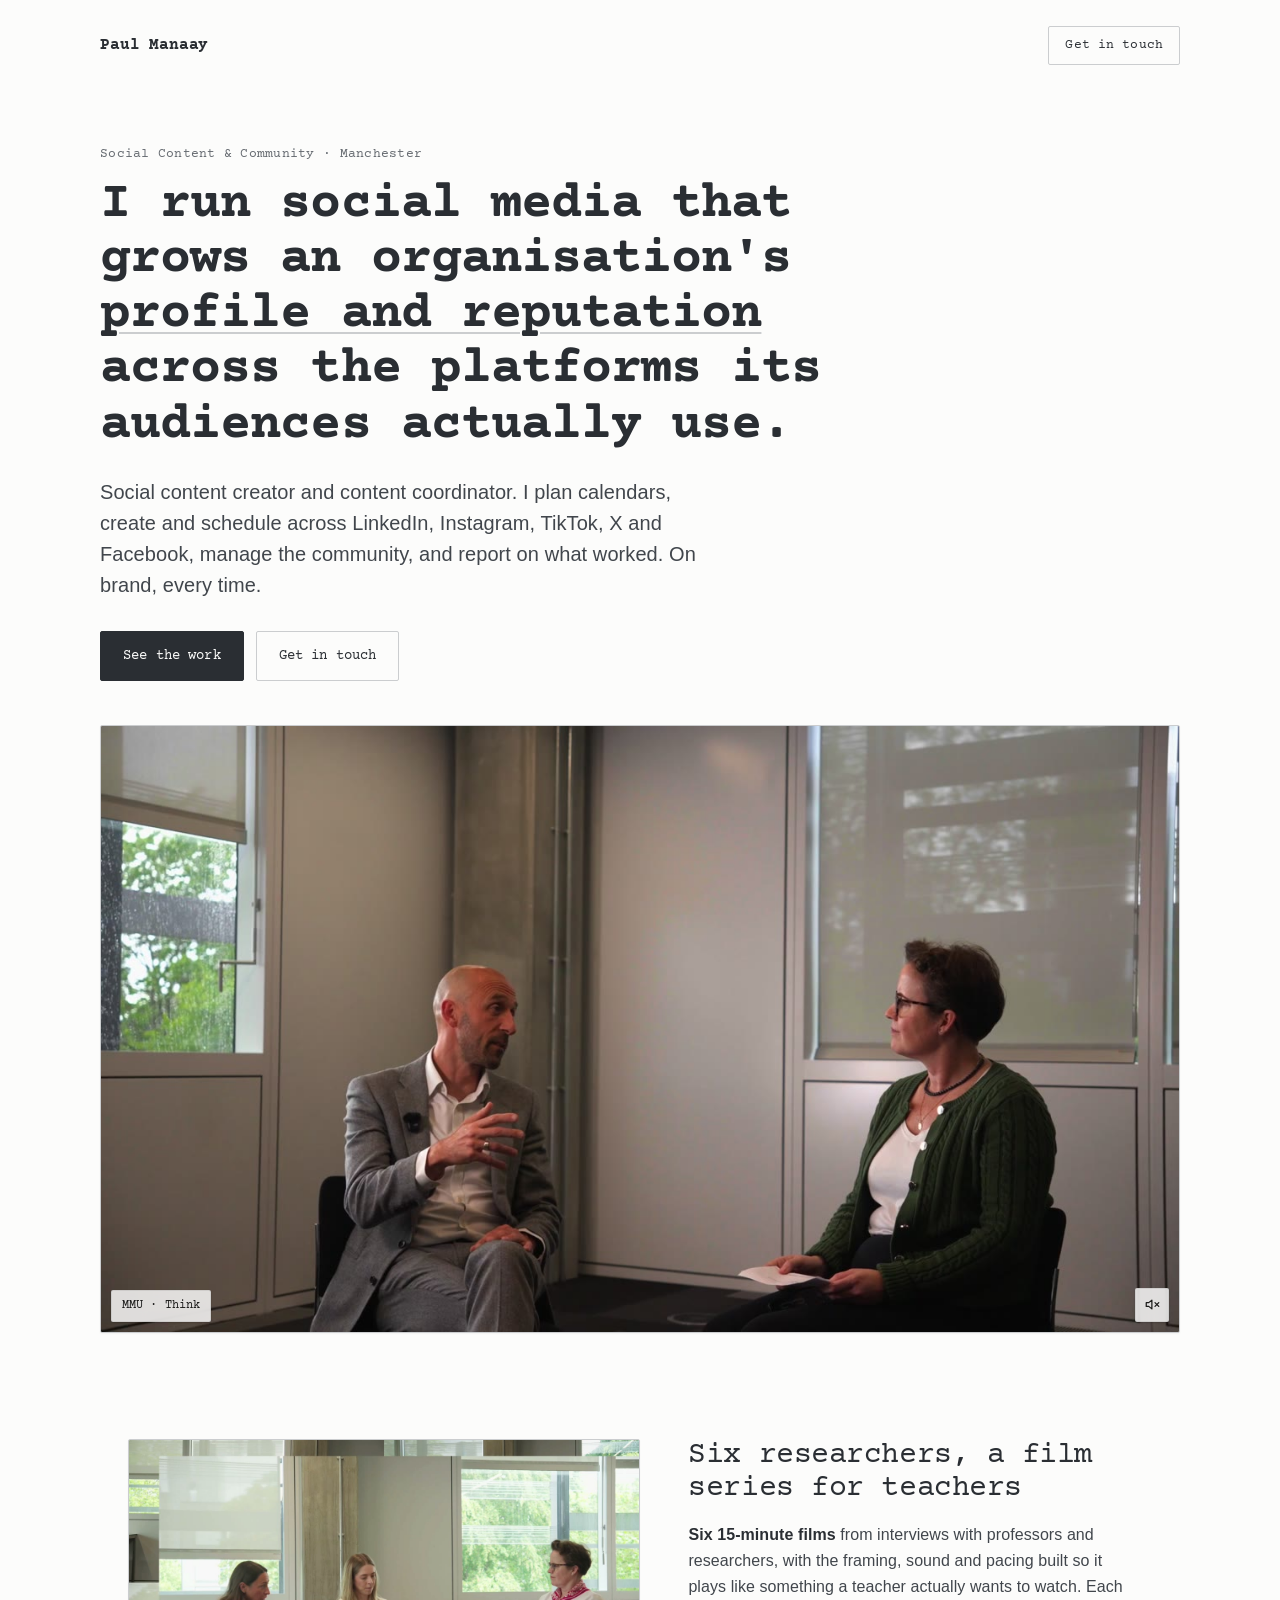
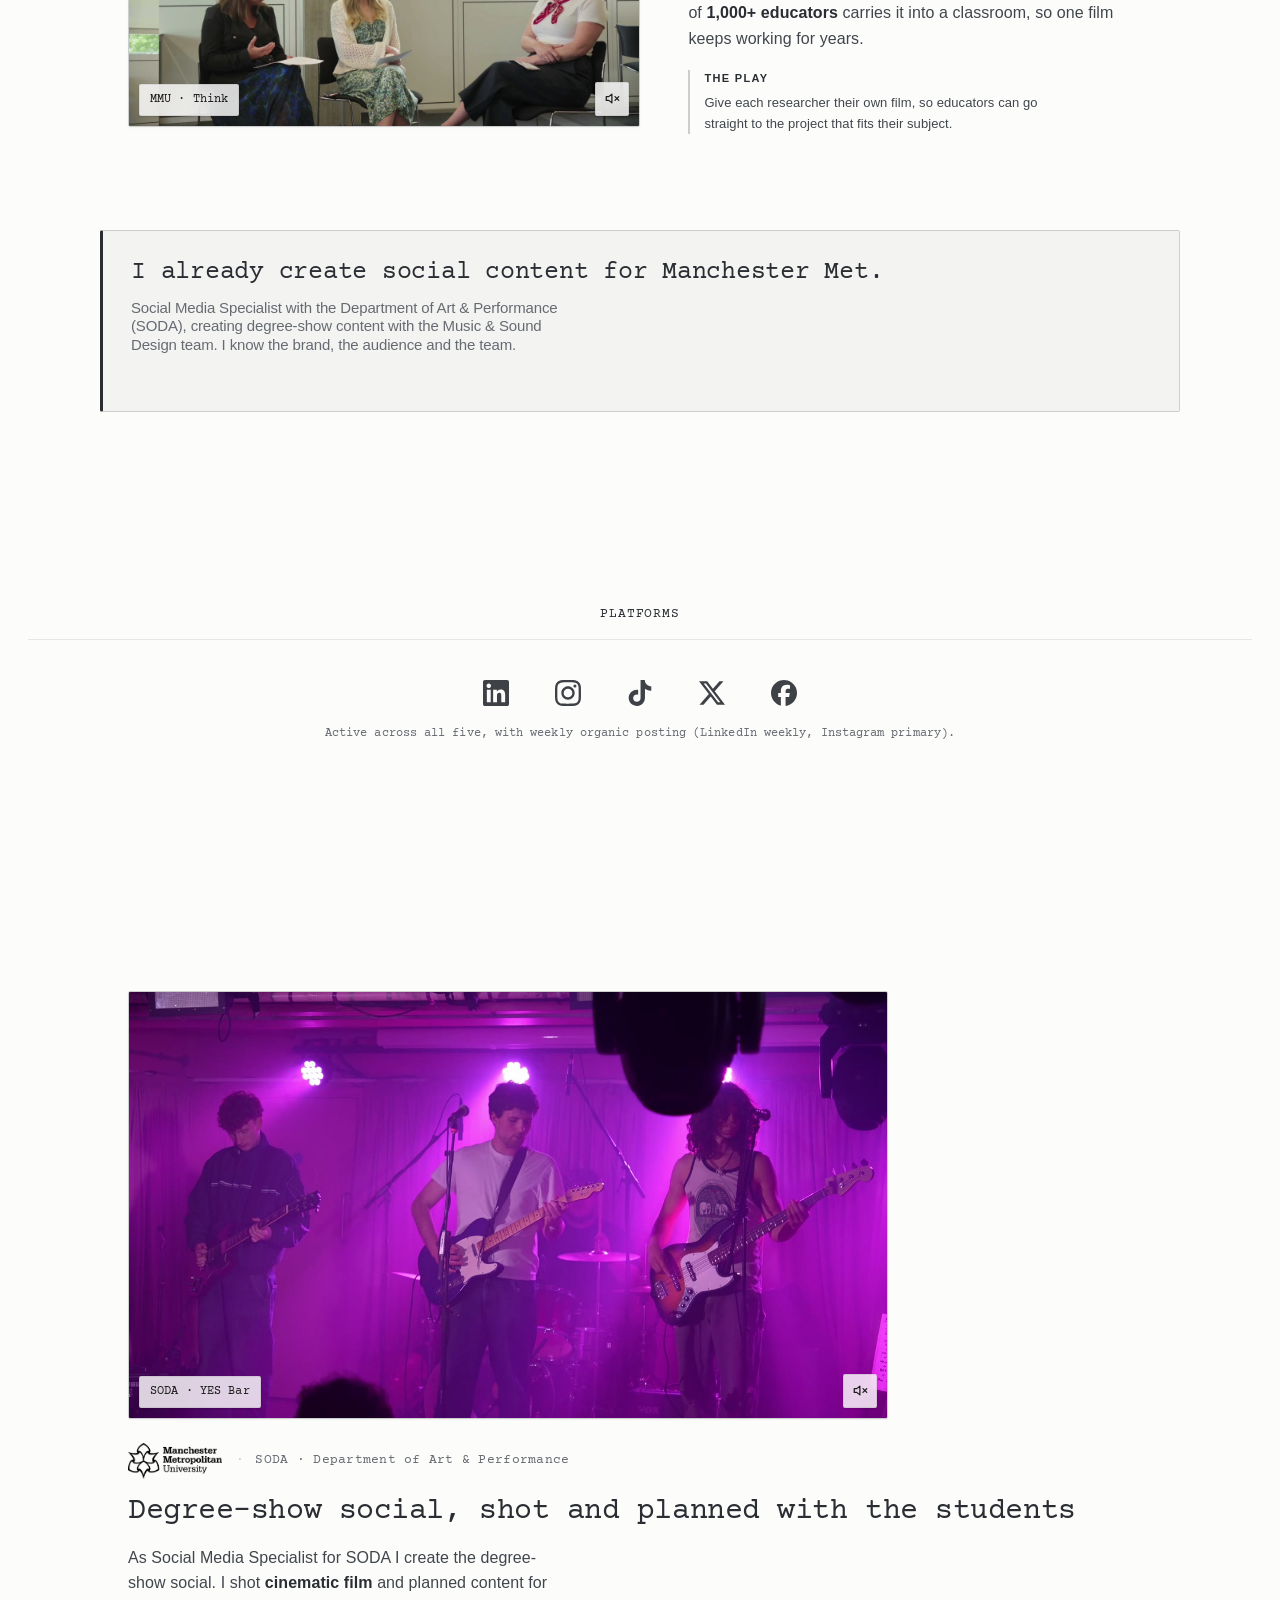
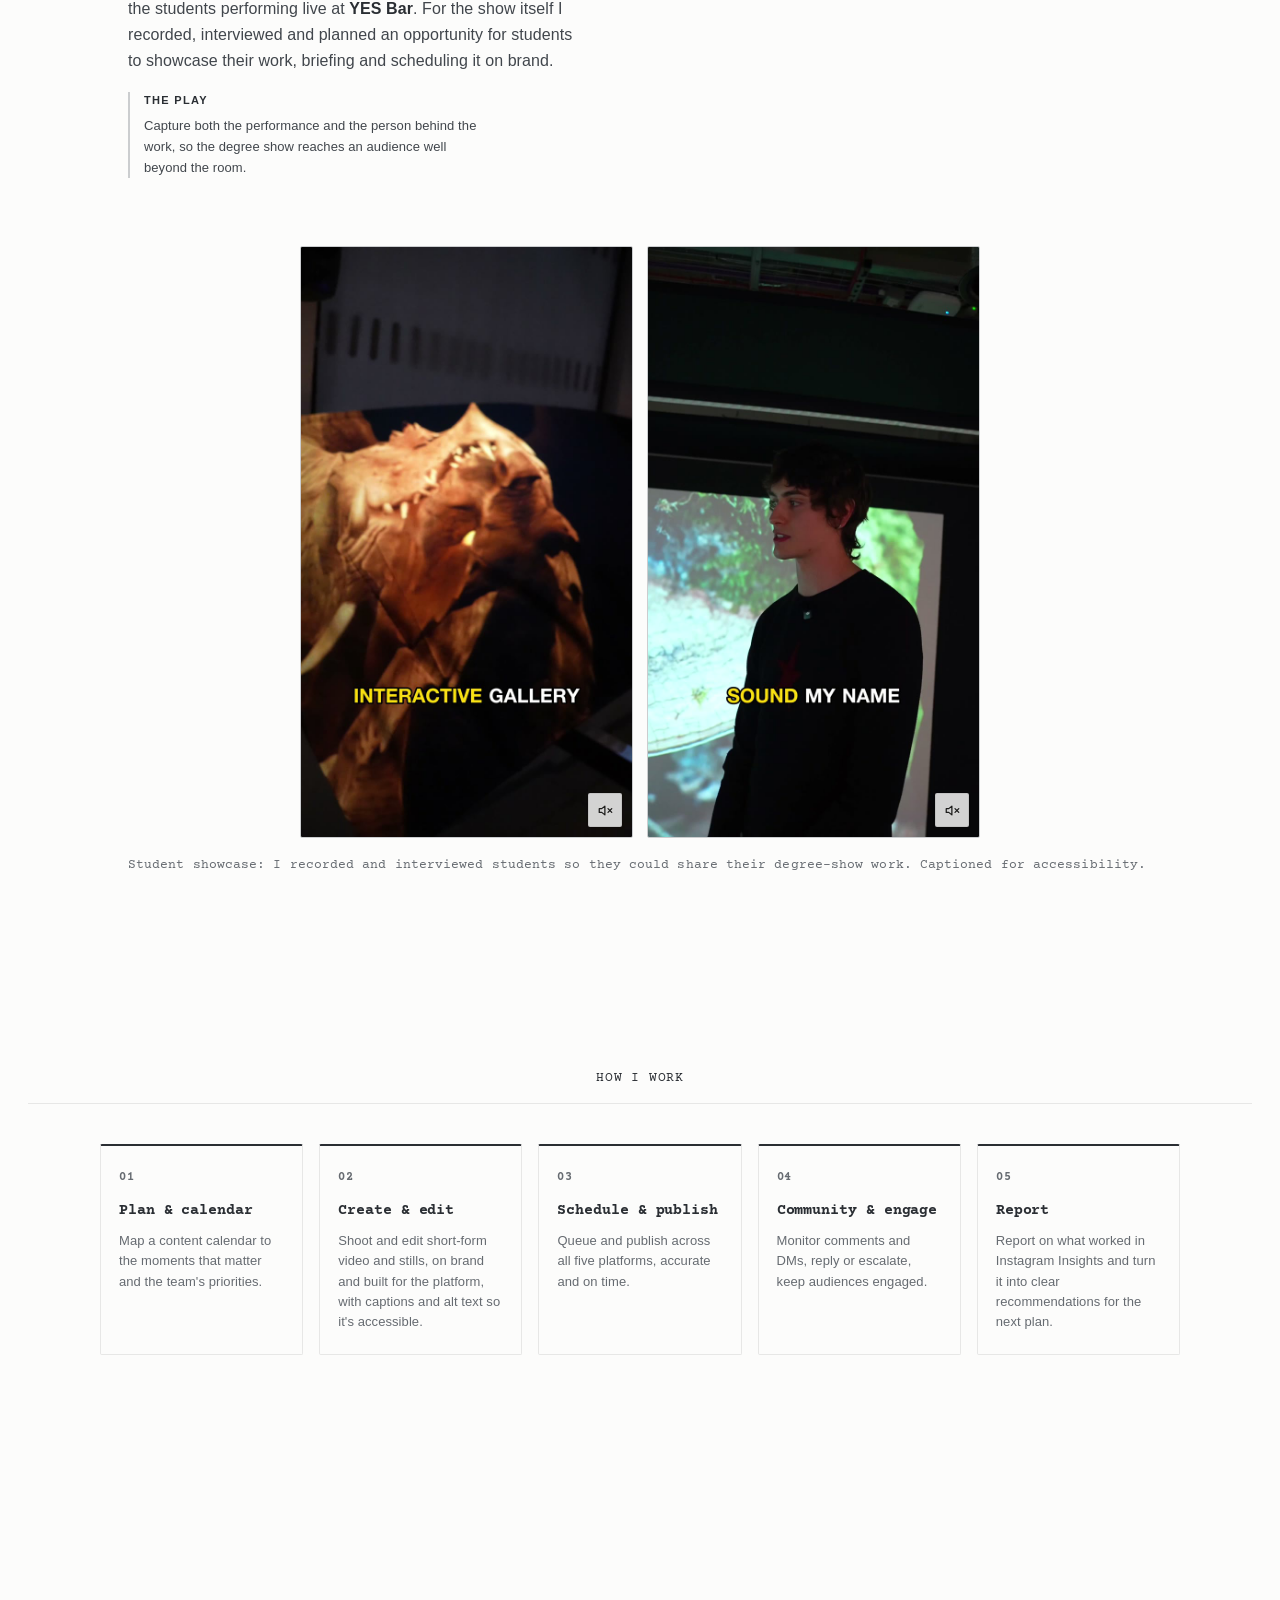
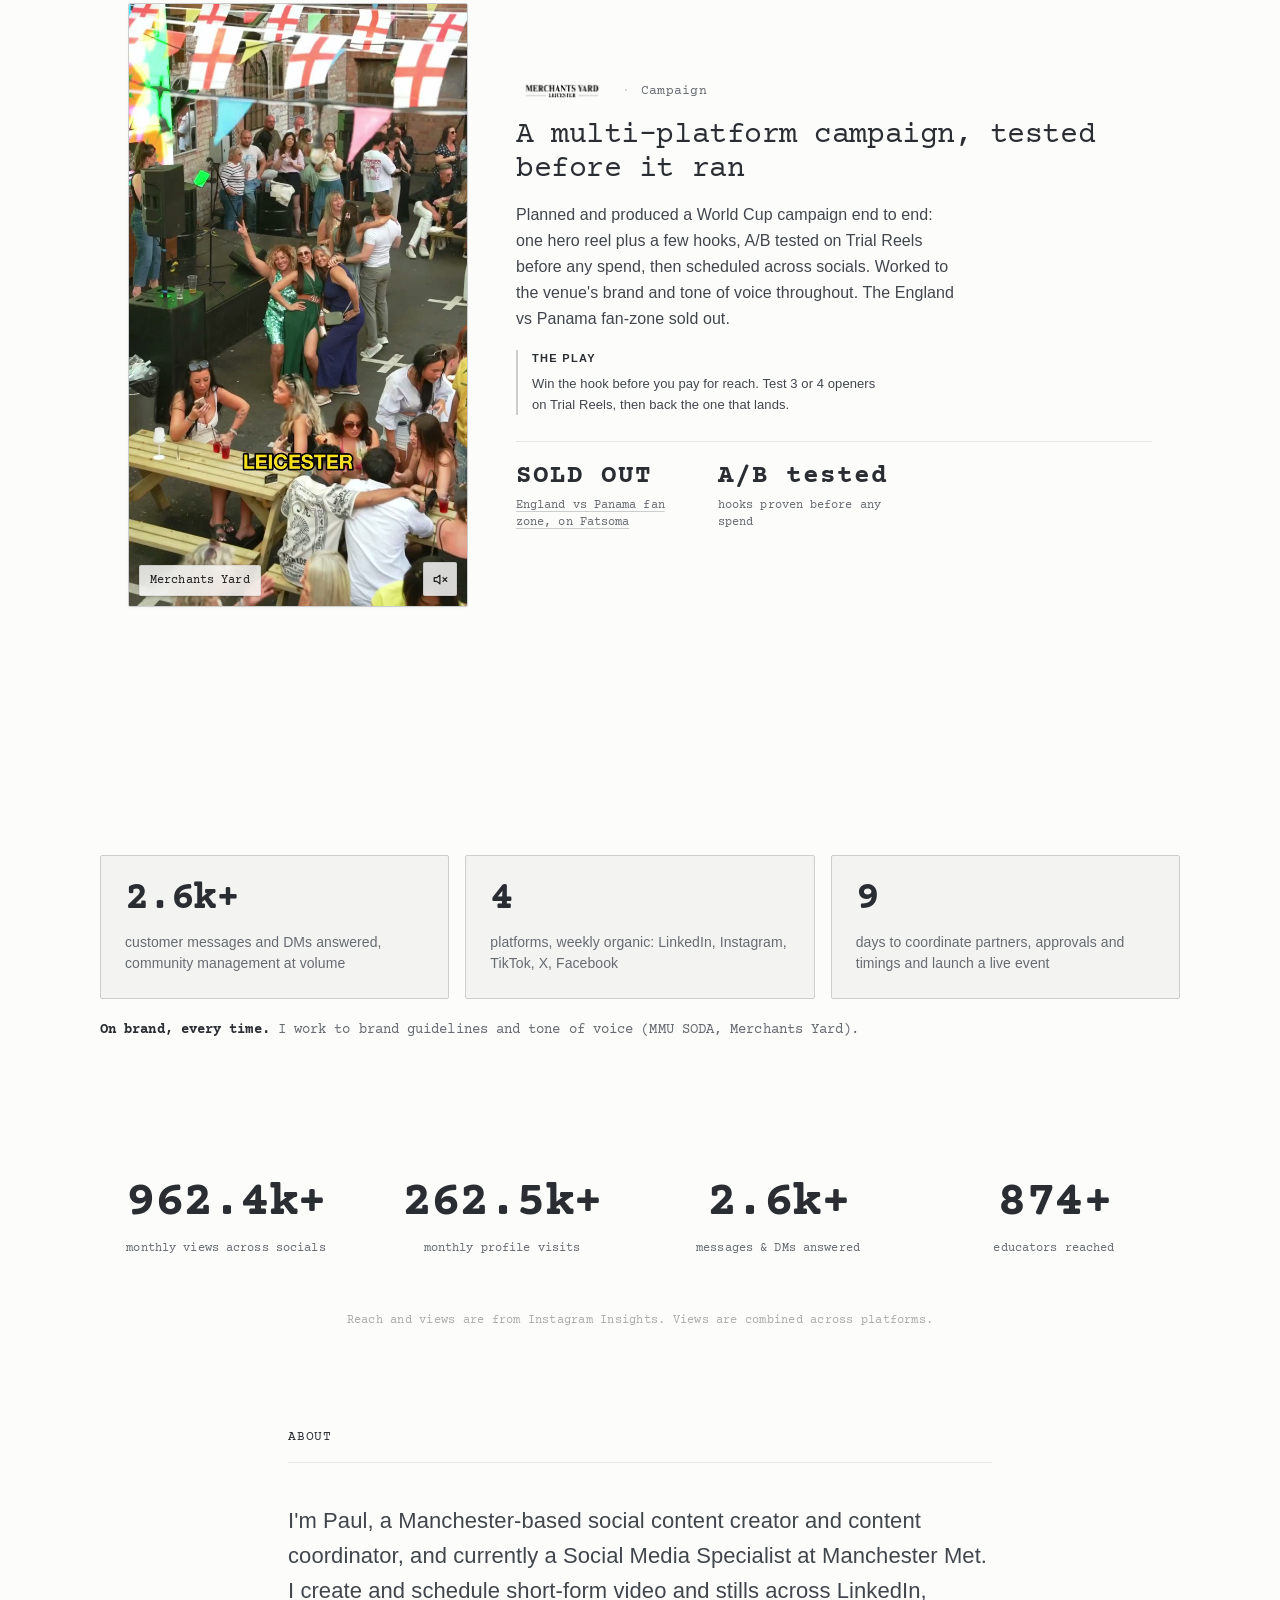
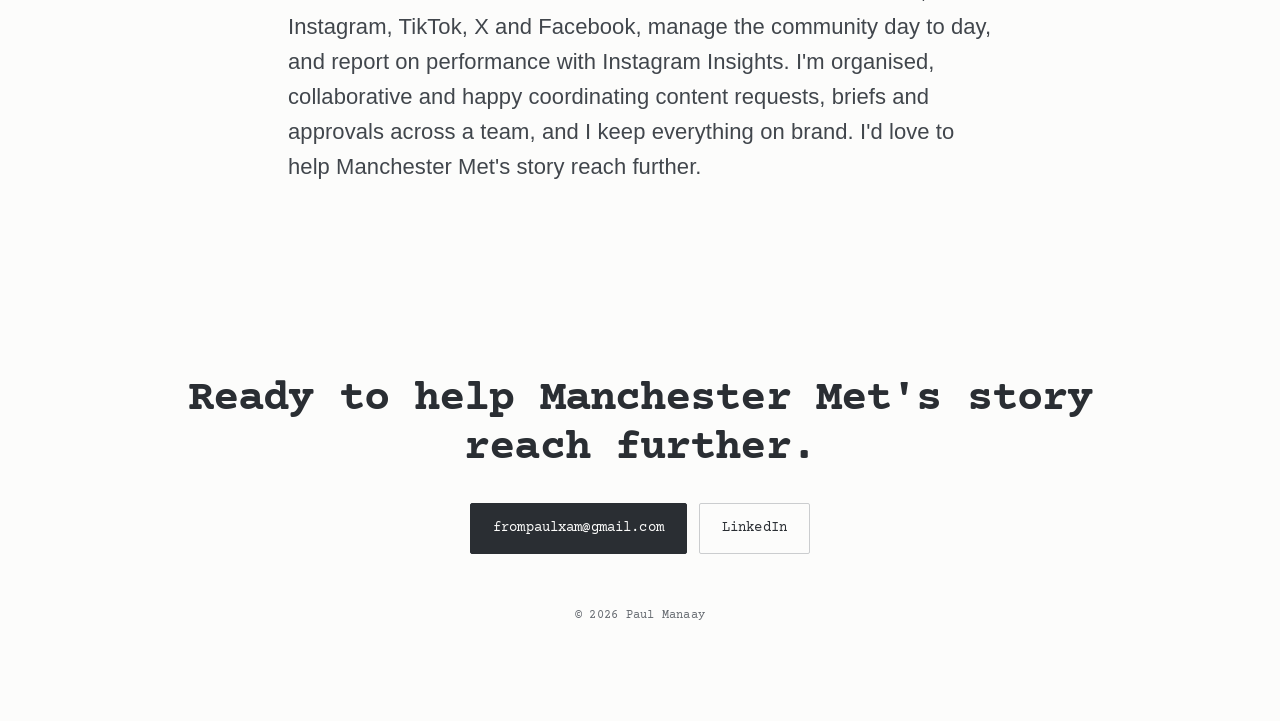
==== commit 400a5a62: "MMU: interview 2-col block, centred headings, degree show before How I work Co-Authored-By: Claude O" ====
--- a/education/index.html
+++ b/education/index.html
@@ -10,7 +10,7 @@
   <link rel="preconnect" href="https://fonts.googleapis.com" />
   <link rel="preconnect" href="https://fonts.gstatic.com" crossorigin />
   <link href="https://fonts.googleapis.com/css2?family=Courier+Prime:ital,wght@0,400;0,700;1,400;1,700&display=swap" rel="stylesheet" />
-  <link rel="stylesheet" href="../styles.css?v=8" />
+  <link rel="stylesheet" href="../styles.css?v=9" />
 </head>
 <body class="mmu">
 
@@ -34,12 +34,22 @@
         <button class="mute-toggle" aria-label="Unmute video" aria-pressed="false">🔇</button>
         <span class="view-badge">MMU · Think</span>
       </div>
-      <div class="hero-filmnote">
-        <p><strong>Six researchers, six 15-minute films.</strong> I turned interviews with professors and researchers into a film series for teachers, with the framing, sound and pacing built so it plays like something a teacher actually wants to watch. Each of <strong><span data-fact-text="educators"></span> educators</strong> carries it into a classroom, so one film keeps working for years.</p>
-        <p class="play"><span class="play-k">The play</span>Give each researcher their own film, so educators can go straight to the project that fits their subject.</p>
-      </div>
     </div>
   </header>
+
+  <!-- ===== INTERVIEW (Think conversation) ===== -->
+  <section class="interview-block">
+    <div class="media-card wide">
+      <video class="autoplay-on-scroll" src="../assets/videos/interview-website.mp4" muted loop playsinline preload="none" poster="../assets/images/posters/interview-website.jpg"></video>
+      <button class="mute-toggle" aria-label="Unmute video" aria-pressed="false">🔇</button>
+      <span class="view-badge">MMU · Think</span>
+    </div>
+    <div class="case-copy">
+      <h3>Six researchers, a <span>film series</span> for teachers</h3>
+      <p><strong>Six 15-minute films</strong> from interviews with professors and researchers, with the framing, sound and pacing built so it plays like something a teacher actually wants to watch. Each of <strong><span data-fact-text="educators"></span> educators</strong> carries it into a classroom, so one film keeps working for years.</p>
+      <p class="play"><span class="play-k">The play</span>Give each researcher their own film, so educators can go straight to the project that fits their subject.</p>
+    </div>
+  </section>
 
   <!-- ===== INSIDER EDGE ===== -->
   <section id="insider">
@@ -51,7 +61,7 @@
 
   <!-- ===== PLATFORMS ===== -->
   <section id="platforms">
-    <h2 class="section-title">Platforms</h2>
+    <h2 class="section-title mid">Platforms</h2>
     <div class="platforms-icons">
       <svg viewBox="0 0 24 24" role="img" aria-label="LinkedIn"><path d="M20.447 20.452h-3.554v-5.569c0-1.328-.027-3.037-1.852-3.037-1.853 0-2.136 1.445-2.136 2.939v5.667H9.351V9h3.414v1.561h.046c.477-.9 1.637-1.85 3.37-1.85 3.601 0 4.267 2.37 4.267 5.455v6.286zM5.337 7.433c-1.144 0-2.063-.926-2.063-2.065 0-1.138.92-2.063 2.063-2.063 1.14 0 2.064.925 2.064 2.063 0 1.139-.925 2.065-2.064 2.065zm1.782 13.019H3.555V9h3.564v11.452zM22.225 0H1.771C.792 0 0 .774 0 1.729v20.542C0 23.227.792 24 1.771 24h20.451C23.2 24 24 23.227 24 22.271V1.729C24 .774 23.2 0 22.222 0h.003z"/></svg>
       <svg viewBox="0 0 24 24" role="img" aria-label="Instagram"><path d="M7.0301.084c-1.2768.0602-2.1487.264-2.911.5634-.7888.3075-1.4575.72-2.1228 1.3877-.6652.6677-1.075 1.3368-1.3802 2.127-.2954.7638-.4956 1.6365-.552 2.914-.0564 1.2775-.0689 1.6882-.0626 4.947.0062 3.2586.0206 3.6671.0825 4.9473.061 1.2765.264 2.1482.5635 2.9107.308.7889.72 1.4573 1.388 2.1228.6679.6655 1.3365 1.0743 2.1285 1.38.7632.295 1.6361.4961 2.9134.552 1.2773.056 1.6884.069 4.9462.0627 3.2578-.0062 3.668-.0207 4.9478-.0814 1.28-.0607 2.147-.2652 2.9098-.5633.7889-.3086 1.4578-.72 2.1228-1.3881.665-.6682 1.0745-1.3378 1.3795-2.1284.2957-.7632.4966-1.636.552-2.9124.056-1.2809.0692-1.6898.063-4.948-.0063-3.2583-.021-3.6668-.0817-4.9465-.0607-1.2797-.264-2.1487-.5633-2.9117-.3084-.7889-.72-1.4568-1.3876-2.1228C21.2982 1.33 20.628.9208 19.8378.6165 19.074.321 18.2017.1197 16.9244.0645 15.6471.0093 15.236-.005 11.977.0014 8.718.0076 8.31.0215 7.0301.0839m.1402 21.6932c-1.17-.0509-1.8053-.2453-2.2287-.408-.5606-.216-.96-.4771-1.3819-.895-.422-.4178-.6811-.8186-.9-1.378-.1644-.4234-.3624-1.058-.4171-2.228-.0595-1.2645-.072-1.6442-.079-4.848-.007-3.2037.0053-3.583.0607-4.848.05-1.169.2456-1.805.408-2.2282.216-.5613.4762-.96.895-1.3816.4188-.4217.8184-.6814 1.3783-.9003.423-.1651 1.0575-.3614 2.227-.4171 1.2655-.06 1.6447-.072 4.848-.079 3.2033-.007 3.5835.005 4.8495.0608 1.169.0508 1.8053.2445 2.228.408.5608.216.96.4754 1.3816.895.4217.4194.6816.8176.9005 1.3787.1653.4217.3617 1.056.4169 2.2263.0602 1.2655.0739 1.645.0796 4.848.0058 3.203-.0055 3.5834-.061 4.848-.051 1.17-.245 1.8055-.408 2.2294-.216.5604-.4763.96-.8954 1.3814-.419.4215-.8181.6811-1.3783.9-.4224.1649-1.0577.3617-2.2262.4174-1.2656.0595-1.6448.072-4.8493.079-3.2045.007-3.5825-.006-4.848-.0608M16.953 5.5864A1.44 1.44 0 1 0 18.39 4.144a1.44 1.44 0 0 0-1.437 1.4424M5.8385 12.012c.0067 3.4032 2.7706 6.1557 6.173 6.1493 3.4026-.0065 6.157-2.7701 6.1506-6.1733-.0065-3.4032-2.771-6.1565-6.174-6.1498-3.403.0067-6.156 2.771-6.1496 6.1738M8 12.0077a4 4 0 1 1 4.008 3.9921A3.9996 3.9996 0 0 1 8 12.0077"/></svg>
@@ -62,20 +72,8 @@
     <p class="platforms-note">Active across all five, with weekly organic posting (LinkedIn weekly, Instagram primary).</p>
   </section>
 
-  <!-- ===== HOW I WORK ===== -->
-  <section id="how">
-    <h2 class="section-title">How I work</h2>
-    <div class="howiwork">
-      <div class="step"><div class="n">01</div><h3>Plan &amp; calendar</h3><p>Map a content calendar to the moments that matter and the team's priorities.</p></div>
-      <div class="step"><div class="n">02</div><h3>Create &amp; edit</h3><p>Shoot and edit short-form video and stills, on brand and built for the platform, with captions and alt text so it's accessible.</p></div>
-      <div class="step"><div class="n">03</div><h3>Schedule &amp; publish</h3><p>Queue and publish across all five platforms, accurate and on time.</p></div>
-      <div class="step"><div class="n">04</div><h3>Community &amp; engage</h3><p>Monitor comments and DMs, reply or escalate, keep audiences engaged.</p></div>
-      <div class="step"><div class="n">05</div><h3>Report</h3><p>Report on what worked in Instagram Insights and turn it into clear recommendations for the next plan.</p></div>
-    </div>
-  </section>
-
-  <!-- ===== WORK ===== -->
-  <section class="work" id="work">
+  <!-- ===== DEGREE SHOW ===== -->
+  <section class="work" id="degree-show">
 
     <!-- 1: SODA degree show -->
     <article class="case cine">
@@ -107,7 +105,22 @@
       </div>
     </div>
     <p class="popup-note">Student showcase: I recorded and interviewed students so they could share their degree-show work. Captioned for accessibility.</p>
+  </section>
 
+  <!-- ===== HOW I WORK ===== -->
+  <section id="how">
+    <h2 class="section-title mid">How I work</h2>
+    <div class="howiwork">
+      <div class="step"><div class="n">01</div><h3>Plan &amp; calendar</h3><p>Map a content calendar to the moments that matter and the team's priorities.</p></div>
+      <div class="step"><div class="n">02</div><h3>Create &amp; edit</h3><p>Shoot and edit short-form video and stills, on brand and built for the platform, with captions and alt text so it's accessible.</p></div>
+      <div class="step"><div class="n">03</div><h3>Schedule &amp; publish</h3><p>Queue and publish across all five platforms, accurate and on time.</p></div>
+      <div class="step"><div class="n">04</div><h3>Community &amp; engage</h3><p>Monitor comments and DMs, reply or escalate, keep audiences engaged.</p></div>
+      <div class="step"><div class="n">05</div><h3>Report</h3><p>Report on what worked in Instagram Insights and turn it into clear recommendations for the next plan.</p></div>
+    </div>
+  </section>
+
+  <!-- ===== WORK ===== -->
+  <section class="work" id="work">
 
     <!-- 3: Merchants Yard (campaign craft, no commerce framing) -->
     <article class="case">
--- a/styles.css
+++ b/styles.css
@@ -437,3 +437,10 @@
 .hero-filmnote{max-width:64ch;margin:18px auto 0}
 .hero-filmnote p{font-family:var(--sans);font-weight:300;color:var(--ink-soft);line-height:1.6}
 .hero-filmnote .play{margin-top:14px}
+
+/* Interview block: group video left, writing right */
+.interview-block{max-width:var(--max);margin:0 auto;padding:38px 28px 0;display:grid;grid-template-columns:1.05fr .95fr;gap:clamp(24px,4vw,48px);align-items:center}
+.interview-block .media-card.wide{max-width:none;width:100%}
+/* centred section titles (full-width rule stays) */
+.section-title.mid{text-align:center}
+@media(max-width:760px){ .interview-block{grid-template-columns:1fr;padding:24px 20px 0;gap:18px} }
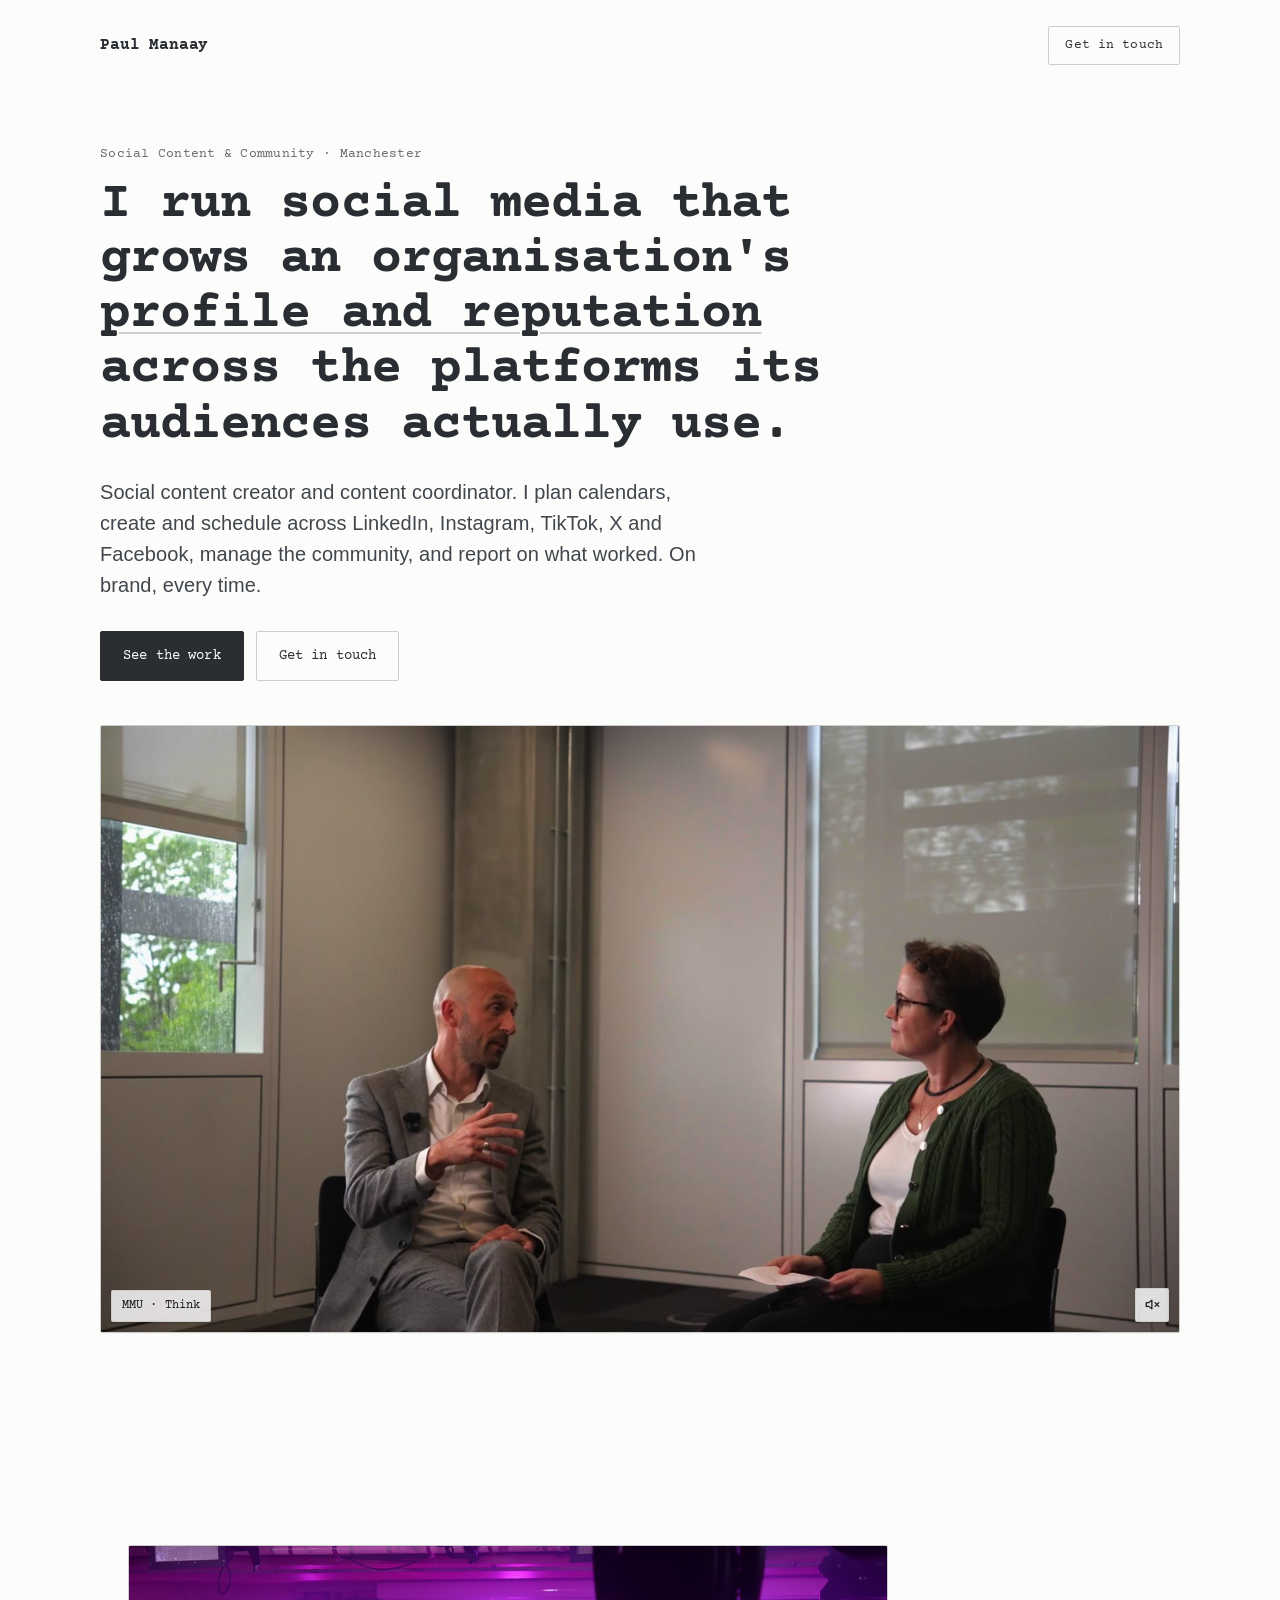
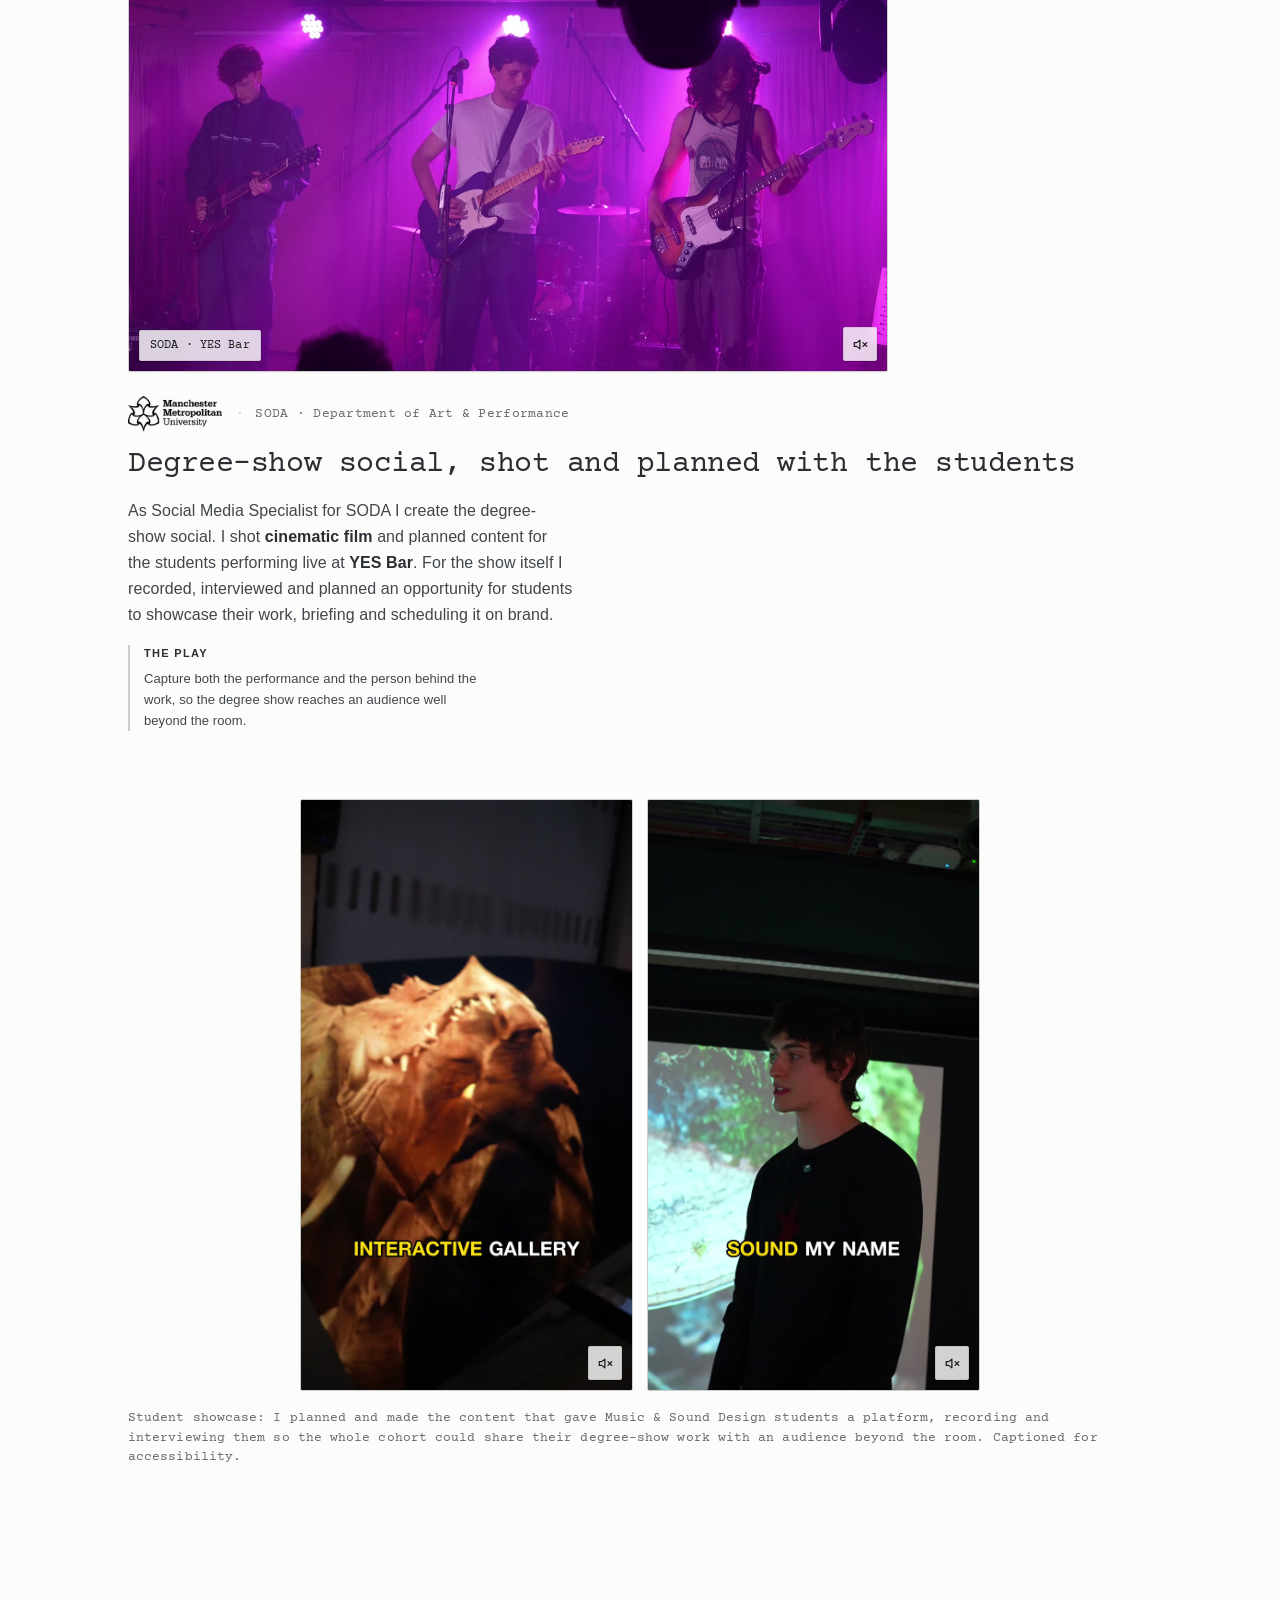
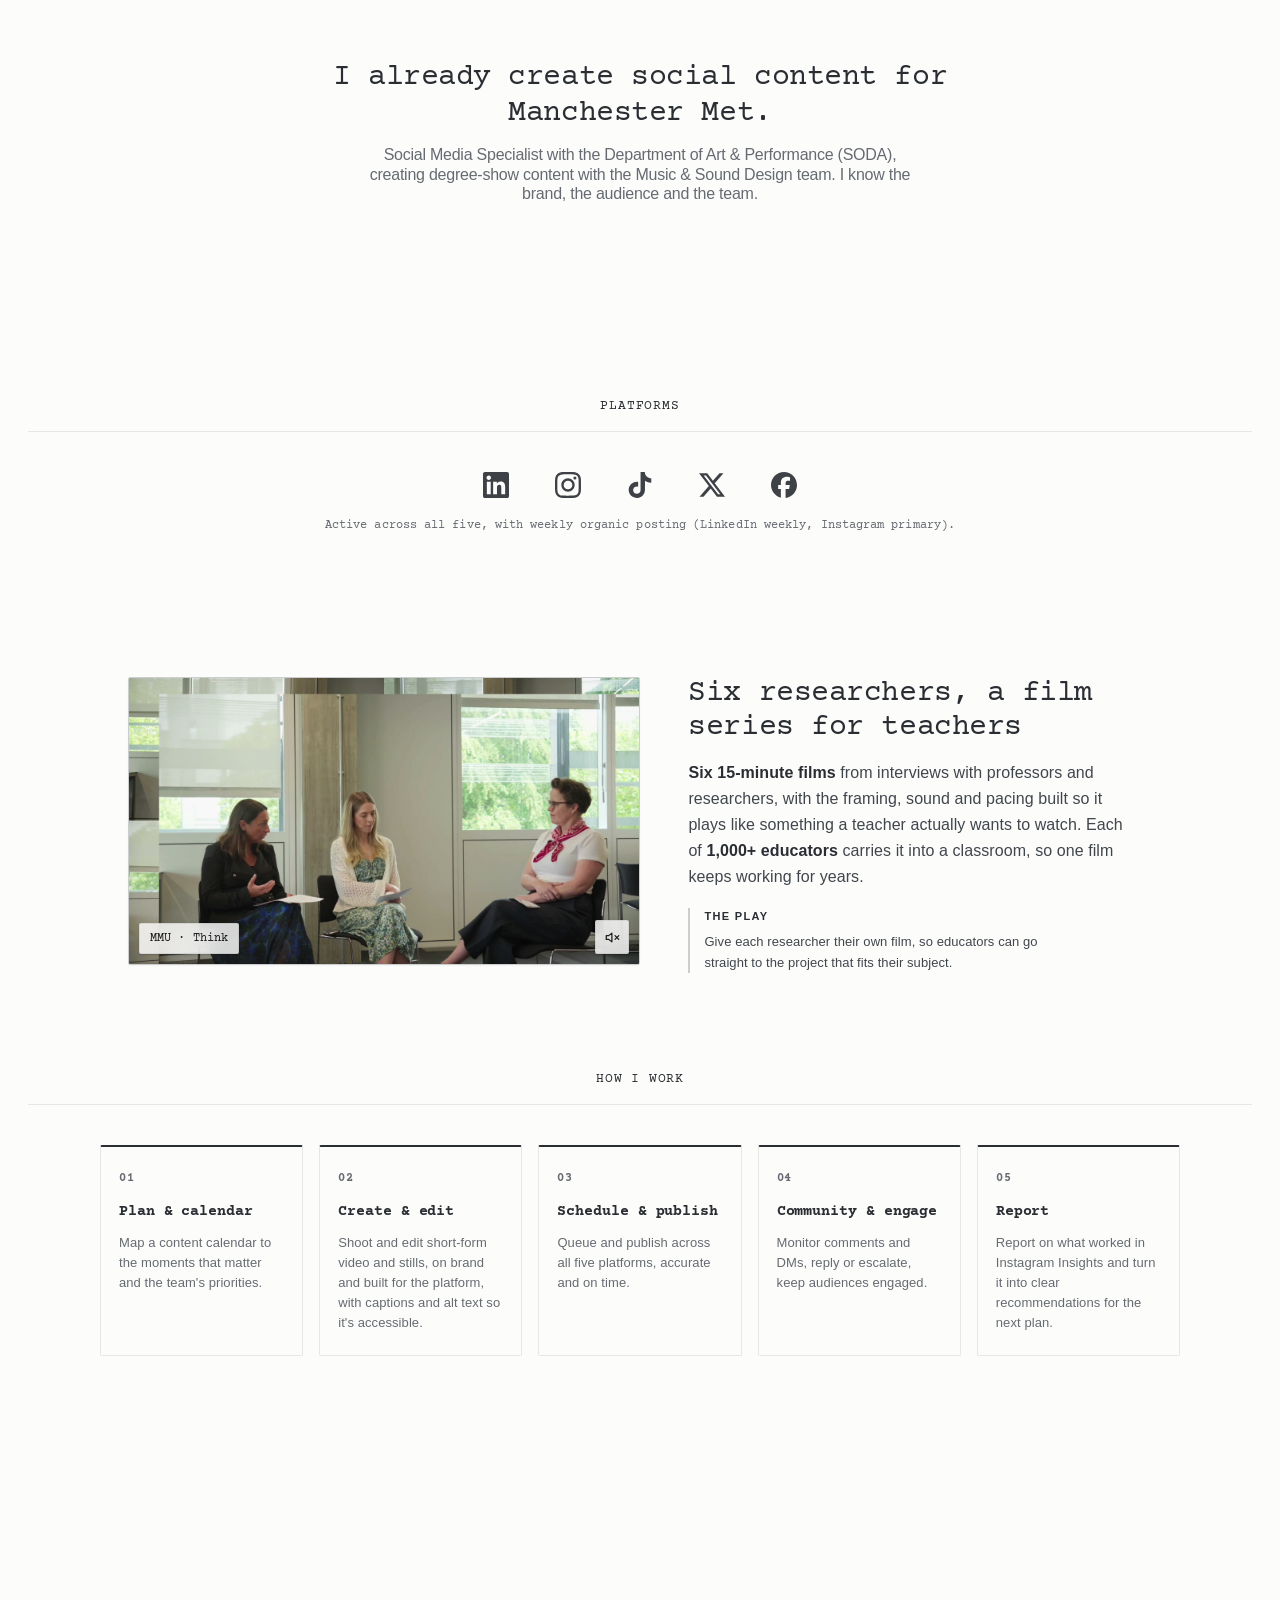
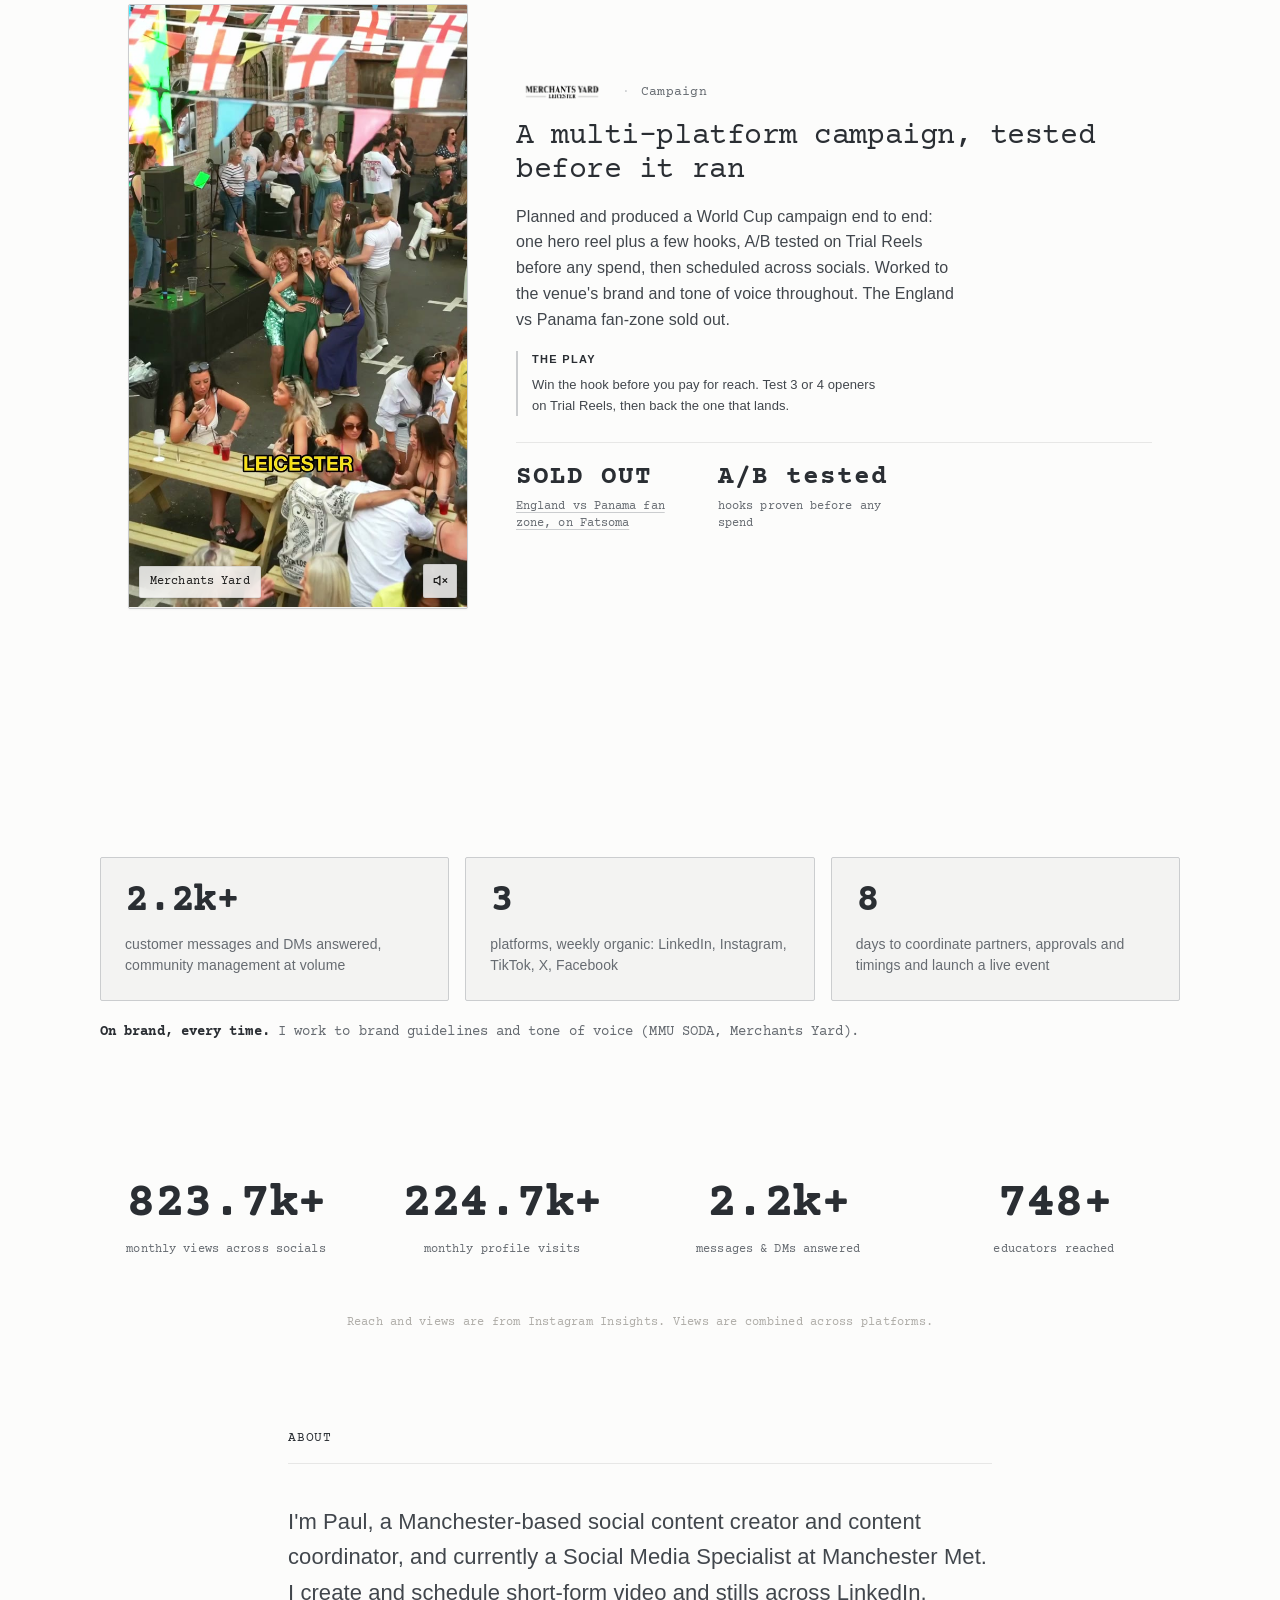
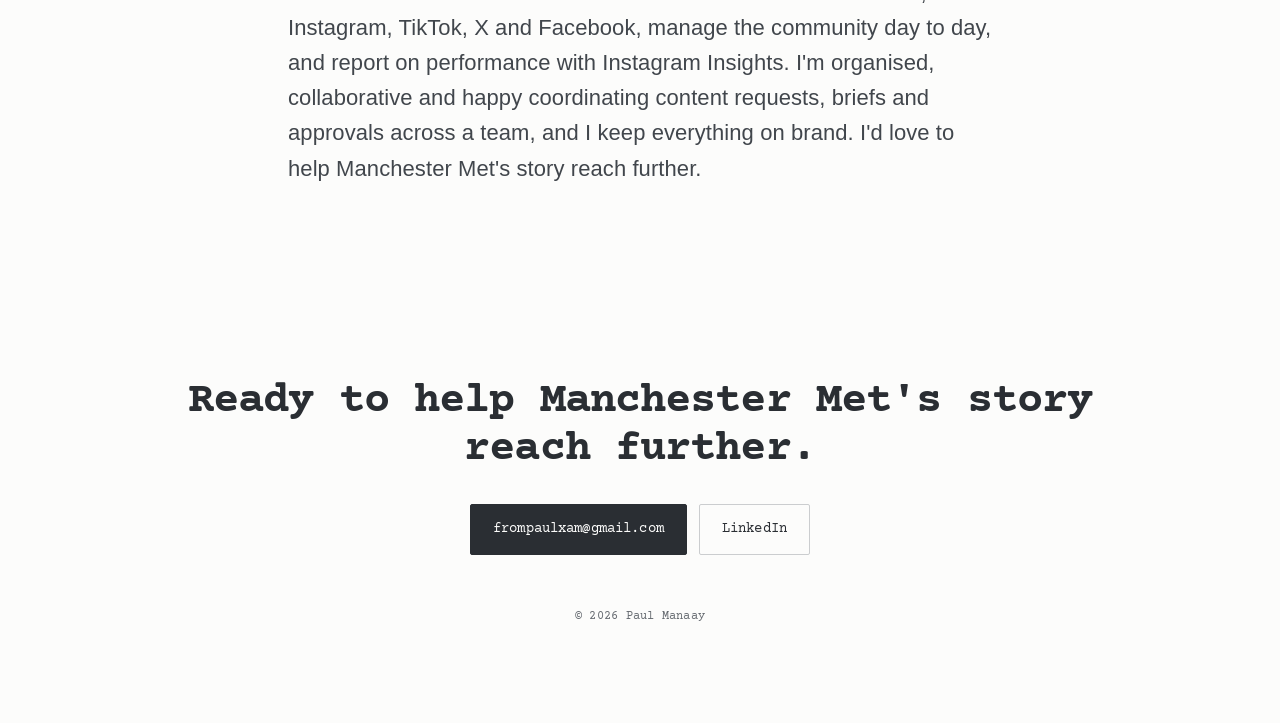
==== commit ab8982e4: "MMU: swap degree show/interview, centred insider statement, platform-focused showcase copy; main: fe" ====
--- a/education/index.html
+++ b/education/index.html
@@ -10,7 +10,7 @@
   <link rel="preconnect" href="https://fonts.googleapis.com" />
   <link rel="preconnect" href="https://fonts.gstatic.com" crossorigin />
   <link href="https://fonts.googleapis.com/css2?family=Courier+Prime:ital,wght@0,400;0,700;1,400;1,700&display=swap" rel="stylesheet" />
-  <link rel="stylesheet" href="../styles.css?v=9" />
+  <link rel="stylesheet" href="../styles.css?v=10" />
 </head>
 <body class="mmu">
 
@@ -36,41 +36,6 @@
       </div>
     </div>
   </header>
-
-  <!-- ===== INTERVIEW (Think conversation) ===== -->
-  <section class="interview-block">
-    <div class="media-card wide">
-      <video class="autoplay-on-scroll" src="../assets/videos/interview-website.mp4" muted loop playsinline preload="none" poster="../assets/images/posters/interview-website.jpg"></video>
-      <button class="mute-toggle" aria-label="Unmute video" aria-pressed="false">🔇</button>
-      <span class="view-badge">MMU · Think</span>
-    </div>
-    <div class="case-copy">
-      <h3>Six researchers, a <span>film series</span> for teachers</h3>
-      <p><strong>Six 15-minute films</strong> from interviews with professors and researchers, with the framing, sound and pacing built so it plays like something a teacher actually wants to watch. Each of <strong><span data-fact-text="educators"></span> educators</strong> carries it into a classroom, so one film keeps working for years.</p>
-      <p class="play"><span class="play-k">The play</span>Give each researcher their own film, so educators can go straight to the project that fits their subject.</p>
-    </div>
-  </section>
-
-  <!-- ===== INSIDER EDGE ===== -->
-  <section id="insider">
-    <div class="insider">
-      <p>I already create social content for Manchester Met.</p>
-      <p class="sub">Social Media Specialist with the Department of Art &amp; Performance (SODA), creating degree-show content with the Music &amp; Sound Design team. I know the brand, the audience and the team.</p>
-    </div>
-  </section>
-
-  <!-- ===== PLATFORMS ===== -->
-  <section id="platforms">
-    <h2 class="section-title mid">Platforms</h2>
-    <div class="platforms-icons">
-      <svg viewBox="0 0 24 24" role="img" aria-label="LinkedIn"><path d="M20.447 20.452h-3.554v-5.569c0-1.328-.027-3.037-1.852-3.037-1.853 0-2.136 1.445-2.136 2.939v5.667H9.351V9h3.414v1.561h.046c.477-.9 1.637-1.85 3.37-1.85 3.601 0 4.267 2.37 4.267 5.455v6.286zM5.337 7.433c-1.144 0-2.063-.926-2.063-2.065 0-1.138.92-2.063 2.063-2.063 1.14 0 2.064.925 2.064 2.063 0 1.139-.925 2.065-2.064 2.065zm1.782 13.019H3.555V9h3.564v11.452zM22.225 0H1.771C.792 0 0 .774 0 1.729v20.542C0 23.227.792 24 1.771 24h20.451C23.2 24 24 23.227 24 22.271V1.729C24 .774 23.2 0 22.222 0h.003z"/></svg>
-      <svg viewBox="0 0 24 24" role="img" aria-label="Instagram"><path d="M7.0301.084c-1.2768.0602-2.1487.264-2.911.5634-.7888.3075-1.4575.72-2.1228 1.3877-.6652.6677-1.075 1.3368-1.3802 2.127-.2954.7638-.4956 1.6365-.552 2.914-.0564 1.2775-.0689 1.6882-.0626 4.947.0062 3.2586.0206 3.6671.0825 4.9473.061 1.2765.264 2.1482.5635 2.9107.308.7889.72 1.4573 1.388 2.1228.6679.6655 1.3365 1.0743 2.1285 1.38.7632.295 1.6361.4961 2.9134.552 1.2773.056 1.6884.069 4.9462.0627 3.2578-.0062 3.668-.0207 4.9478-.0814 1.28-.0607 2.147-.2652 2.9098-.5633.7889-.3086 1.4578-.72 2.1228-1.3881.665-.6682 1.0745-1.3378 1.3795-2.1284.2957-.7632.4966-1.636.552-2.9124.056-1.2809.0692-1.6898.063-4.948-.0063-3.2583-.021-3.6668-.0817-4.9465-.0607-1.2797-.264-2.1487-.5633-2.9117-.3084-.7889-.72-1.4568-1.3876-2.1228C21.2982 1.33 20.628.9208 19.8378.6165 19.074.321 18.2017.1197 16.9244.0645 15.6471.0093 15.236-.005 11.977.0014 8.718.0076 8.31.0215 7.0301.0839m.1402 21.6932c-1.17-.0509-1.8053-.2453-2.2287-.408-.5606-.216-.96-.4771-1.3819-.895-.422-.4178-.6811-.8186-.9-1.378-.1644-.4234-.3624-1.058-.4171-2.228-.0595-1.2645-.072-1.6442-.079-4.848-.007-3.2037.0053-3.583.0607-4.848.05-1.169.2456-1.805.408-2.2282.216-.5613.4762-.96.895-1.3816.4188-.4217.8184-.6814 1.3783-.9003.423-.1651 1.0575-.3614 2.227-.4171 1.2655-.06 1.6447-.072 4.848-.079 3.2033-.007 3.5835.005 4.8495.0608 1.169.0508 1.8053.2445 2.228.408.5608.216.96.4754 1.3816.895.4217.4194.6816.8176.9005 1.3787.1653.4217.3617 1.056.4169 2.2263.0602 1.2655.0739 1.645.0796 4.848.0058 3.203-.0055 3.5834-.061 4.848-.051 1.17-.245 1.8055-.408 2.2294-.216.5604-.4763.96-.8954 1.3814-.419.4215-.8181.6811-1.3783.9-.4224.1649-1.0577.3617-2.2262.4174-1.2656.0595-1.6448.072-4.8493.079-3.2045.007-3.5825-.006-4.848-.0608M16.953 5.5864A1.44 1.44 0 1 0 18.39 4.144a1.44 1.44 0 0 0-1.437 1.4424M5.8385 12.012c.0067 3.4032 2.7706 6.1557 6.173 6.1493 3.4026-.0065 6.157-2.7701 6.1506-6.1733-.0065-3.4032-2.771-6.1565-6.174-6.1498-3.403.0067-6.156 2.771-6.1496 6.1738M8 12.0077a4 4 0 1 1 4.008 3.9921A3.9996 3.9996 0 0 1 8 12.0077"/></svg>
-      <svg viewBox="0 0 24 24" role="img" aria-label="TikTok"><path d="M12.525.02c1.31-.02 2.61-.01 3.91-.02.08 1.53.63 3.09 1.75 4.17 1.12 1.11 2.7 1.62 4.24 1.79v4.03c-1.44-.05-2.89-.35-4.2-.97-.57-.26-1.1-.59-1.62-.93-.01 2.92.01 5.84-.02 8.75-.08 1.4-.54 2.79-1.35 3.94-1.31 1.92-3.58 3.17-5.91 3.21-1.43.08-2.86-.31-4.08-1.03-2.02-1.19-3.44-3.37-3.65-5.71-.02-.5-.03-1-.01-1.49.18-1.9 1.12-3.72 2.58-4.96 1.66-1.44 3.98-2.13 6.15-1.72.02 1.48-.04 2.96-.04 4.44-.99-.32-2.15-.23-3.02.37-.63.41-1.11 1.04-1.36 1.75-.21.51-.15 1.07-.14 1.61.24 1.64 1.82 3.02 3.5 2.87 1.12-.01 2.19-.66 2.77-1.61.19-.33.4-.67.41-1.06.1-1.79.06-3.57.07-5.36.01-4.03-.01-8.05.02-12.07z"/></svg>
-      <svg viewBox="0 0 24 24" role="img" aria-label="X"><path d="M18.901 1.153h3.68l-8.04 9.19L24 22.846h-7.406l-5.8-7.584-6.638 7.584H.474l8.6-9.83L0 1.154h7.594l5.243 6.932ZM17.61 20.644h2.039L6.486 3.24H4.298Z"/></svg>
-      <svg viewBox="0 0 24 24" role="img" aria-label="Facebook"><path d="M9.101 23.691v-7.98H6.627v-3.667h2.474v-1.58c0-4.085 1.848-5.978 5.858-5.978.401 0 .955.042 1.468.103a8.68 8.68 0 0 1 1.141.195v3.325a8.623 8.623 0 0 0-.653-.036 26.805 26.805 0 0 0-.733-.009c-.707 0-1.259.096-1.675.309a1.686 1.686 0 0 0-.679.622c-.258.42-.374.995-.374 1.752v1.297h3.919l-.386 2.103-.287 1.564h-3.246v8.245C19.396 23.238 24 18.179 24 12.044c0-6.627-5.373-12-12-12s-12 5.373-12 12c0 5.628 3.874 10.35 9.101 11.647Z"/></svg>
-    </div>
-    <p class="platforms-note">Active across all five, with weekly organic posting (LinkedIn weekly, Instagram primary).</p>
-  </section>
 
   <!-- ===== DEGREE SHOW ===== -->
   <section class="work" id="degree-show">
@@ -104,7 +69,42 @@
         <button class="mute-toggle" aria-label="Unmute video" aria-pressed="false">🔇</button>
       </div>
     </div>
-    <p class="popup-note">Student showcase: I recorded and interviewed students so they could share their degree-show work. Captioned for accessibility.</p>
+    <p class="popup-note">Student showcase: I planned and made the content that gave Music &amp; Sound Design students a platform, recording and interviewing them so the whole cohort could share their degree-show work with an audience beyond the room. Captioned for accessibility.</p>
+  </section>
+
+  <!-- ===== INSIDER EDGE ===== -->
+  <section id="insider">
+    <div class="insider">
+      <p>I already create social content for Manchester Met.</p>
+      <p class="sub">Social Media Specialist with the Department of Art &amp; Performance (SODA), creating degree-show content with the Music &amp; Sound Design team. I know the brand, the audience and the team.</p>
+    </div>
+  </section>
+
+  <!-- ===== PLATFORMS ===== -->
+  <section id="platforms">
+    <h2 class="section-title mid">Platforms</h2>
+    <div class="platforms-icons">
+      <svg viewBox="0 0 24 24" role="img" aria-label="LinkedIn"><path d="M20.447 20.452h-3.554v-5.569c0-1.328-.027-3.037-1.852-3.037-1.853 0-2.136 1.445-2.136 2.939v5.667H9.351V9h3.414v1.561h.046c.477-.9 1.637-1.85 3.37-1.85 3.601 0 4.267 2.37 4.267 5.455v6.286zM5.337 7.433c-1.144 0-2.063-.926-2.063-2.065 0-1.138.92-2.063 2.063-2.063 1.14 0 2.064.925 2.064 2.063 0 1.139-.925 2.065-2.064 2.065zm1.782 13.019H3.555V9h3.564v11.452zM22.225 0H1.771C.792 0 0 .774 0 1.729v20.542C0 23.227.792 24 1.771 24h20.451C23.2 24 24 23.227 24 22.271V1.729C24 .774 23.2 0 22.222 0h.003z"/></svg>
+      <svg viewBox="0 0 24 24" role="img" aria-label="Instagram"><path d="M7.0301.084c-1.2768.0602-2.1487.264-2.911.5634-.7888.3075-1.4575.72-2.1228 1.3877-.6652.6677-1.075 1.3368-1.3802 2.127-.2954.7638-.4956 1.6365-.552 2.914-.0564 1.2775-.0689 1.6882-.0626 4.947.0062 3.2586.0206 3.6671.0825 4.9473.061 1.2765.264 2.1482.5635 2.9107.308.7889.72 1.4573 1.388 2.1228.6679.6655 1.3365 1.0743 2.1285 1.38.7632.295 1.6361.4961 2.9134.552 1.2773.056 1.6884.069 4.9462.0627 3.2578-.0062 3.668-.0207 4.9478-.0814 1.28-.0607 2.147-.2652 2.9098-.5633.7889-.3086 1.4578-.72 2.1228-1.3881.665-.6682 1.0745-1.3378 1.3795-2.1284.2957-.7632.4966-1.636.552-2.9124.056-1.2809.0692-1.6898.063-4.948-.0063-3.2583-.021-3.6668-.0817-4.9465-.0607-1.2797-.264-2.1487-.5633-2.9117-.3084-.7889-.72-1.4568-1.3876-2.1228C21.2982 1.33 20.628.9208 19.8378.6165 19.074.321 18.2017.1197 16.9244.0645 15.6471.0093 15.236-.005 11.977.0014 8.718.0076 8.31.0215 7.0301.0839m.1402 21.6932c-1.17-.0509-1.8053-.2453-2.2287-.408-.5606-.216-.96-.4771-1.3819-.895-.422-.4178-.6811-.8186-.9-1.378-.1644-.4234-.3624-1.058-.4171-2.228-.0595-1.2645-.072-1.6442-.079-4.848-.007-3.2037.0053-3.583.0607-4.848.05-1.169.2456-1.805.408-2.2282.216-.5613.4762-.96.895-1.3816.4188-.4217.8184-.6814 1.3783-.9003.423-.1651 1.0575-.3614 2.227-.4171 1.2655-.06 1.6447-.072 4.848-.079 3.2033-.007 3.5835.005 4.8495.0608 1.169.0508 1.8053.2445 2.228.408.5608.216.96.4754 1.3816.895.4217.4194.6816.8176.9005 1.3787.1653.4217.3617 1.056.4169 2.2263.0602 1.2655.0739 1.645.0796 4.848.0058 3.203-.0055 3.5834-.061 4.848-.051 1.17-.245 1.8055-.408 2.2294-.216.5604-.4763.96-.8954 1.3814-.419.4215-.8181.6811-1.3783.9-.4224.1649-1.0577.3617-2.2262.4174-1.2656.0595-1.6448.072-4.8493.079-3.2045.007-3.5825-.006-4.848-.0608M16.953 5.5864A1.44 1.44 0 1 0 18.39 4.144a1.44 1.44 0 0 0-1.437 1.4424M5.8385 12.012c.0067 3.4032 2.7706 6.1557 6.173 6.1493 3.4026-.0065 6.157-2.7701 6.1506-6.1733-.0065-3.4032-2.771-6.1565-6.174-6.1498-3.403.0067-6.156 2.771-6.1496 6.1738M8 12.0077a4 4 0 1 1 4.008 3.9921A3.9996 3.9996 0 0 1 8 12.0077"/></svg>
+      <svg viewBox="0 0 24 24" role="img" aria-label="TikTok"><path d="M12.525.02c1.31-.02 2.61-.01 3.91-.02.08 1.53.63 3.09 1.75 4.17 1.12 1.11 2.7 1.62 4.24 1.79v4.03c-1.44-.05-2.89-.35-4.2-.97-.57-.26-1.1-.59-1.62-.93-.01 2.92.01 5.84-.02 8.75-.08 1.4-.54 2.79-1.35 3.94-1.31 1.92-3.58 3.17-5.91 3.21-1.43.08-2.86-.31-4.08-1.03-2.02-1.19-3.44-3.37-3.65-5.71-.02-.5-.03-1-.01-1.49.18-1.9 1.12-3.72 2.58-4.96 1.66-1.44 3.98-2.13 6.15-1.72.02 1.48-.04 2.96-.04 4.44-.99-.32-2.15-.23-3.02.37-.63.41-1.11 1.04-1.36 1.75-.21.51-.15 1.07-.14 1.61.24 1.64 1.82 3.02 3.5 2.87 1.12-.01 2.19-.66 2.77-1.61.19-.33.4-.67.41-1.06.1-1.79.06-3.57.07-5.36.01-4.03-.01-8.05.02-12.07z"/></svg>
+      <svg viewBox="0 0 24 24" role="img" aria-label="X"><path d="M18.901 1.153h3.68l-8.04 9.19L24 22.846h-7.406l-5.8-7.584-6.638 7.584H.474l8.6-9.83L0 1.154h7.594l5.243 6.932ZM17.61 20.644h2.039L6.486 3.24H4.298Z"/></svg>
+      <svg viewBox="0 0 24 24" role="img" aria-label="Facebook"><path d="M9.101 23.691v-7.98H6.627v-3.667h2.474v-1.58c0-4.085 1.848-5.978 5.858-5.978.401 0 .955.042 1.468.103a8.68 8.68 0 0 1 1.141.195v3.325a8.623 8.623 0 0 0-.653-.036 26.805 26.805 0 0 0-.733-.009c-.707 0-1.259.096-1.675.309a1.686 1.686 0 0 0-.679.622c-.258.42-.374.995-.374 1.752v1.297h3.919l-.386 2.103-.287 1.564h-3.246v8.245C19.396 23.238 24 18.179 24 12.044c0-6.627-5.373-12-12-12s-12 5.373-12 12c0 5.628 3.874 10.35 9.101 11.647Z"/></svg>
+    </div>
+    <p class="platforms-note">Active across all five, with weekly organic posting (LinkedIn weekly, Instagram primary).</p>
+  </section>
+
+  <!-- ===== INTERVIEW (Think conversation) ===== -->
+  <section class="interview-block">
+    <div class="media-card wide">
+      <video class="autoplay-on-scroll" src="../assets/videos/interview-website.mp4" muted loop playsinline preload="none" poster="../assets/images/posters/interview-website.jpg"></video>
+      <button class="mute-toggle" aria-label="Unmute video" aria-pressed="false">🔇</button>
+      <span class="view-badge">MMU · Think</span>
+    </div>
+    <div class="case-copy">
+      <h3>Six researchers, a <span>film series</span> for teachers</h3>
+      <p><strong>Six 15-minute films</strong> from interviews with professors and researchers, with the framing, sound and pacing built so it plays like something a teacher actually wants to watch. Each of <strong><span data-fact-text="educators"></span> educators</strong> carries it into a classroom, so one film keeps working for years.</p>
+      <p class="play"><span class="play-k">The play</span>Give each researcher their own film, so educators can go straight to the project that fits their subject.</p>
+    </div>
   </section>
 
   <!-- ===== HOW I WORK ===== -->
--- a/styles.css
+++ b/styles.css
@@ -209,14 +209,10 @@
 .section-lead{max-width:var(--max);margin:0 auto 32px}
 .section-lead p{font-family:var(--sans); font-weight:300; color:var(--ink-soft); font-size:clamp(15px,2vw,18px); max-width:60ch}
 
-/* ---- Insider-edge band (MMU) - ruled, left-marked, no gradient blob ---- */
-.insider{
-  max-width:var(--max); margin:0 auto;
-  border:1px solid var(--line-strong); border-left:3px solid var(--accent);
-  border-radius:var(--radius); padding:26px 28px; background:var(--panel);
-}
-.insider p{font-family:var(--mono); font-size:clamp(18px,2.6vw,25px); font-weight:600; line-height:1.25; letter-spacing:-.01em; color:var(--text)}
-.insider .sub{font-family:var(--sans); color:var(--muted); font-size:15px; font-weight:300; margin-top:10px}
+/* ---- Insider-edge (MMU): a clean centred statement, not a boxed callout ---- */
+.insider{ max-width:760px; margin:0 auto; text-align:center; }
+.insider p{font-family:var(--mono); font-size:clamp(20px,3vw,30px); font-weight:600; line-height:1.22; letter-spacing:-.015em; color:var(--text)}
+.insider .sub{font-family:var(--sans); color:var(--muted); font-size:16px; font-weight:300; margin:12px auto 0; max-width:62ch}
 
 /* ---- Platforms strip - small mono tags ---- */
 .platforms{max-width:var(--max);margin:0 auto;display:flex;flex-wrap:wrap;gap:10px 12px;align-items:center}
@@ -444,3 +440,8 @@
 /* centred section titles (full-width rule stays) */
 .section-title.mid{text-align:center}
 @media(max-width:760px){ .interview-block{grid-template-columns:1fr;padding:24px 20px 0;gap:18px} }
+
+/* SODA cinematic highlight, featured on the main site */
+.soda-feature{max-width:var(--max);margin:0 auto;padding:48px 0;border-bottom:1px solid var(--line)}
+.soda-feature .media-card.wide{max-width:820px;margin:0 auto}
+.soda-feature .popup-note{text-align:center;margin-top:14px}
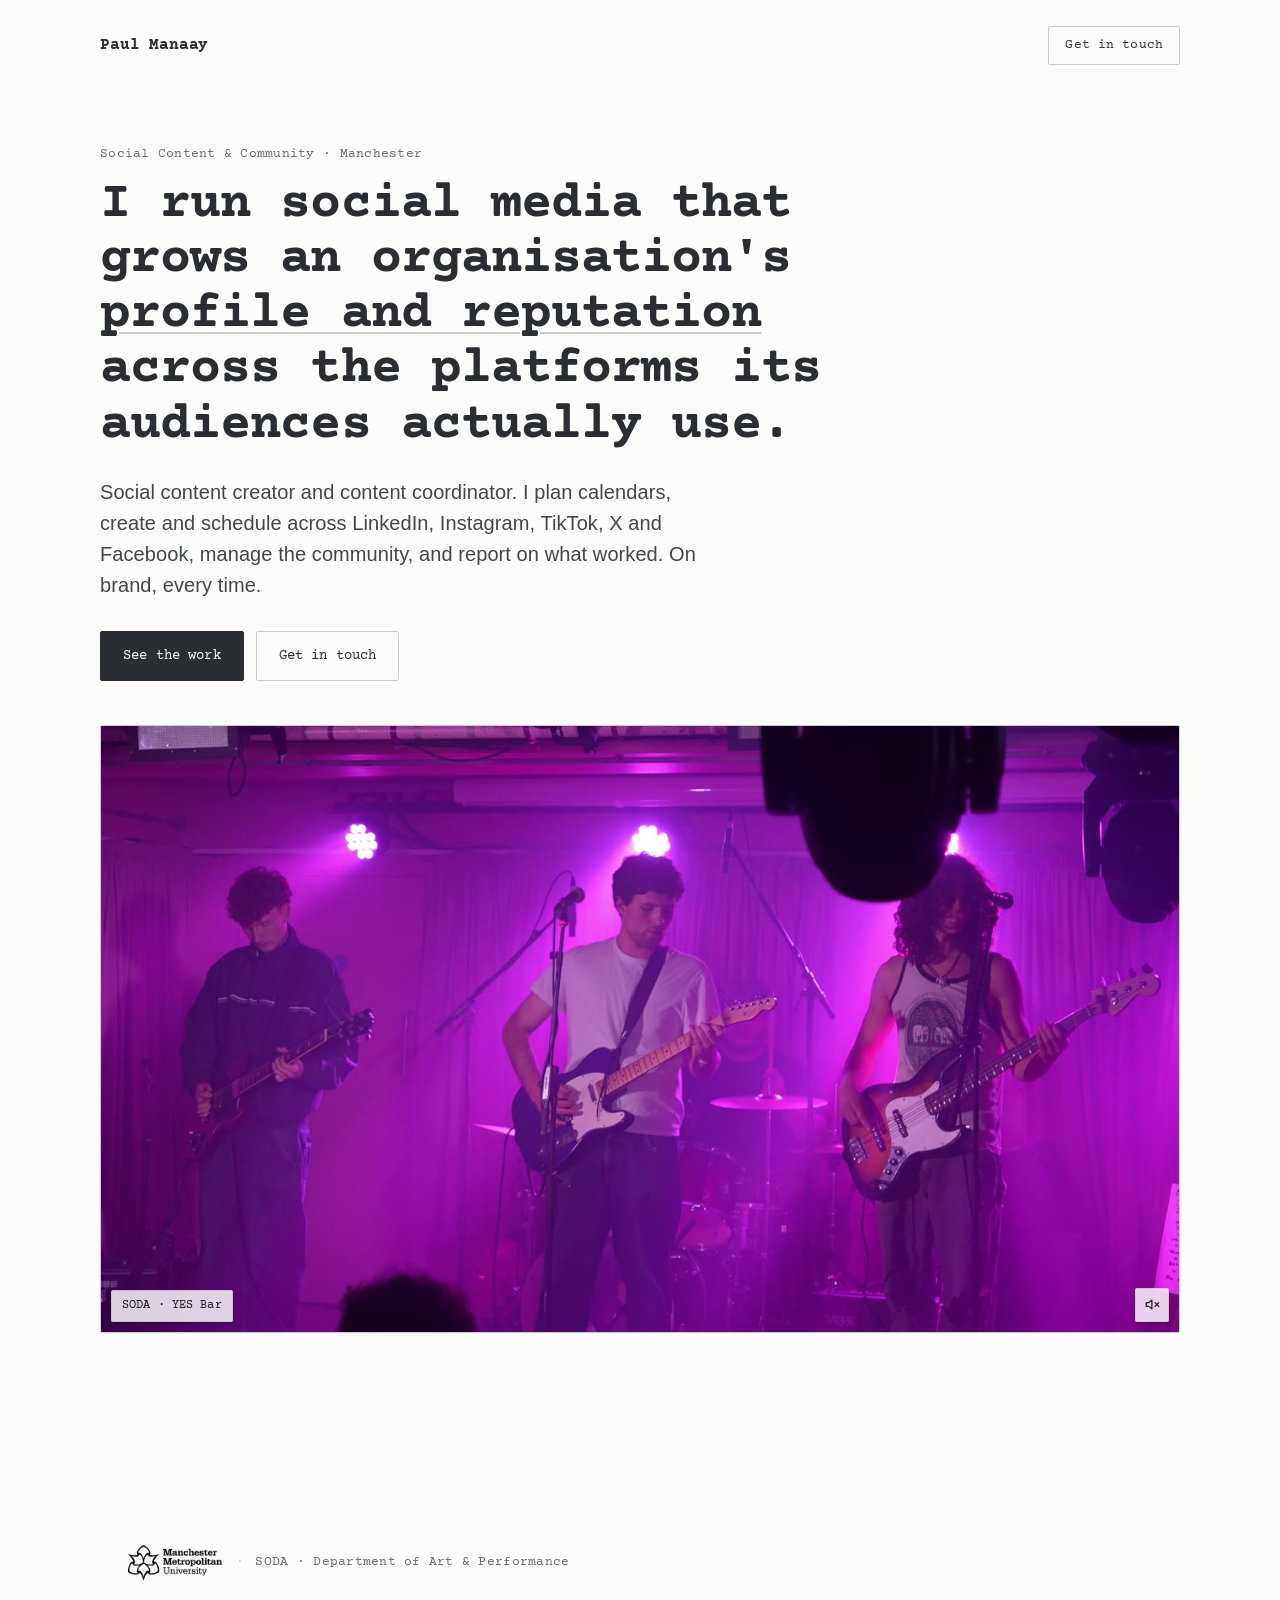
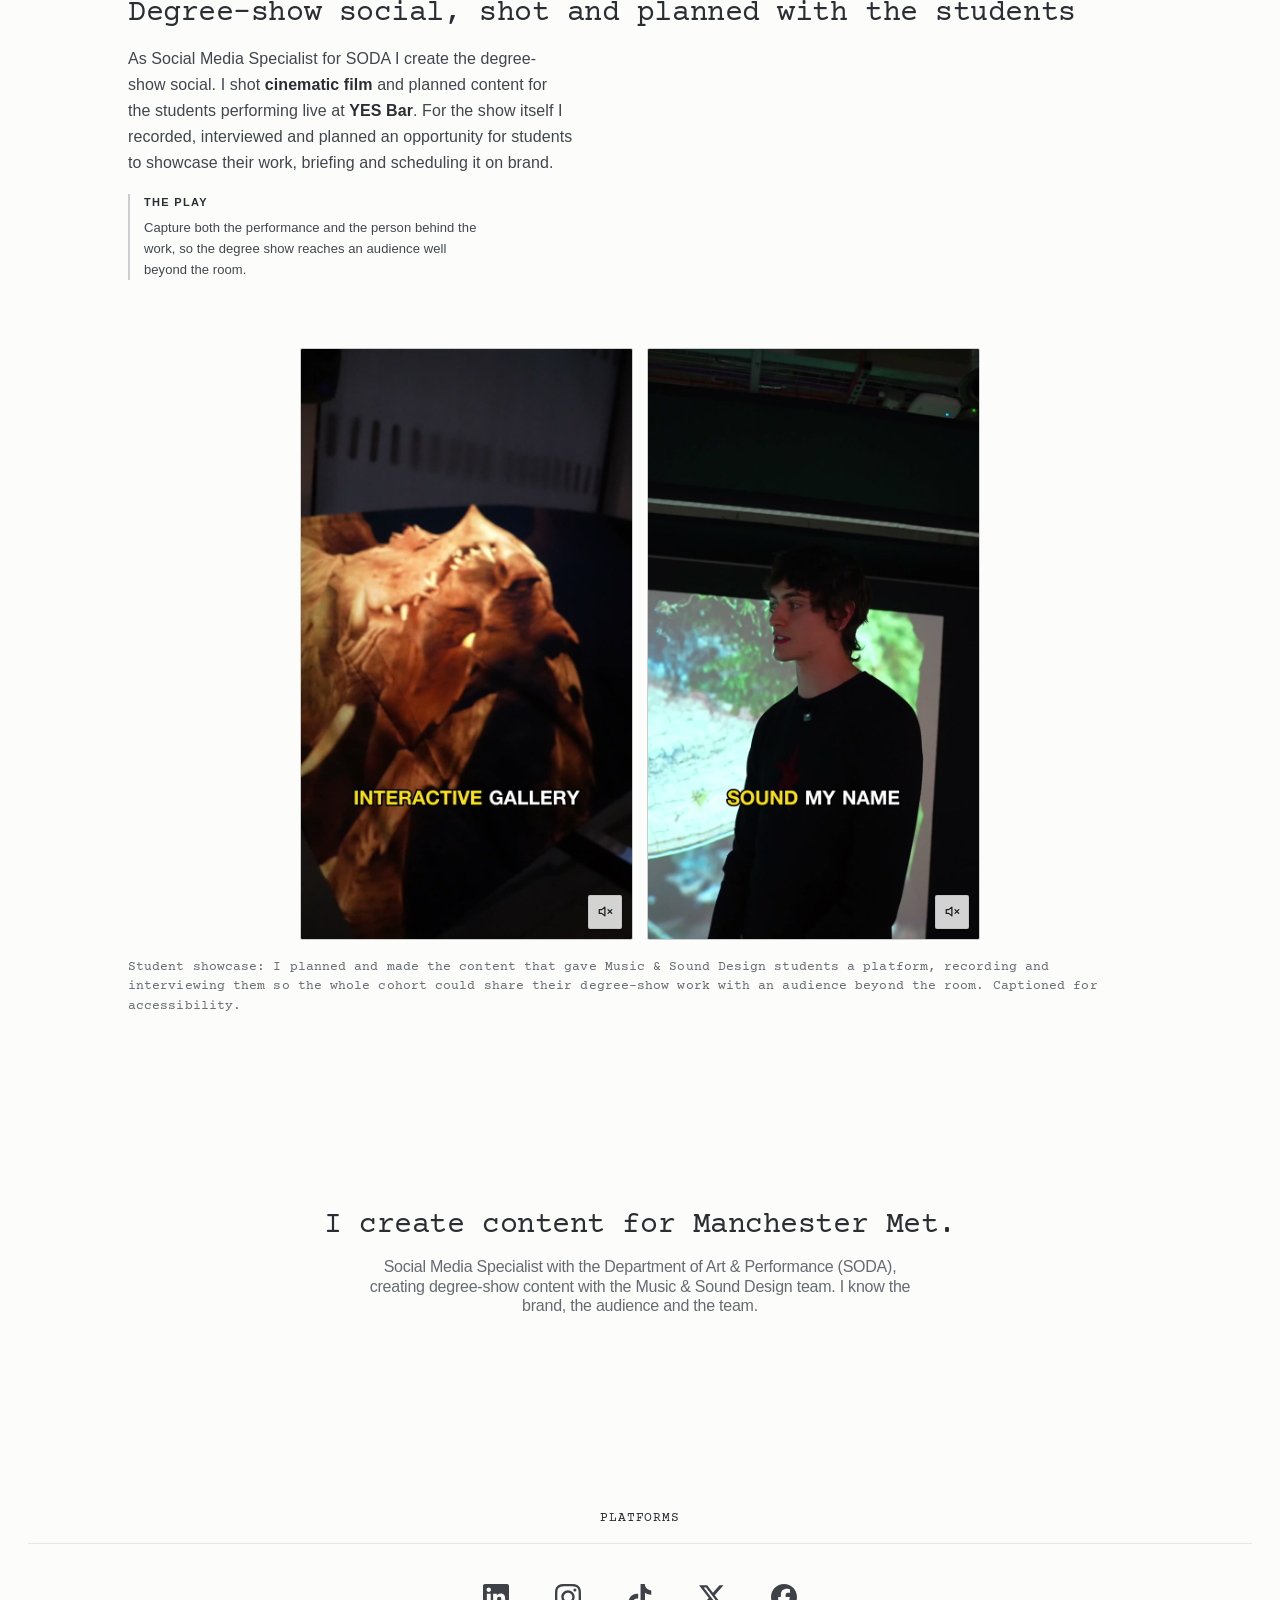
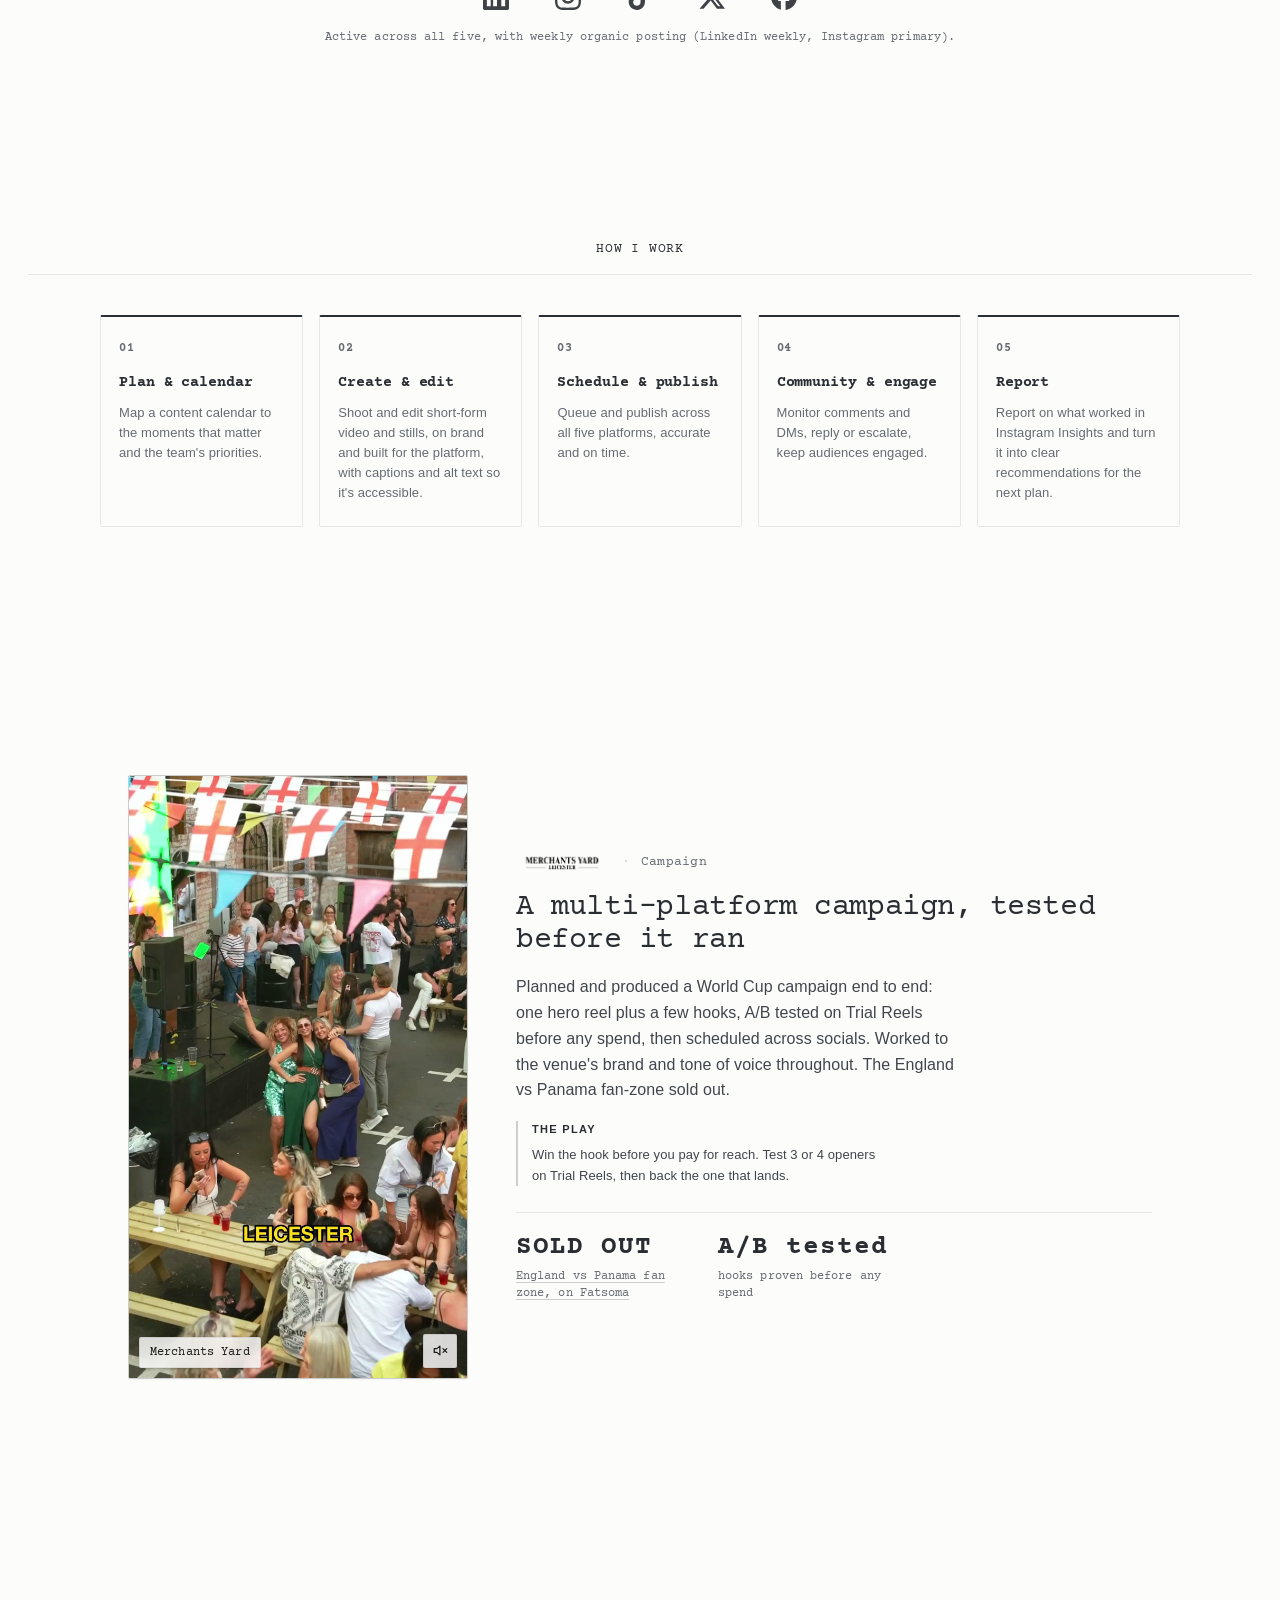
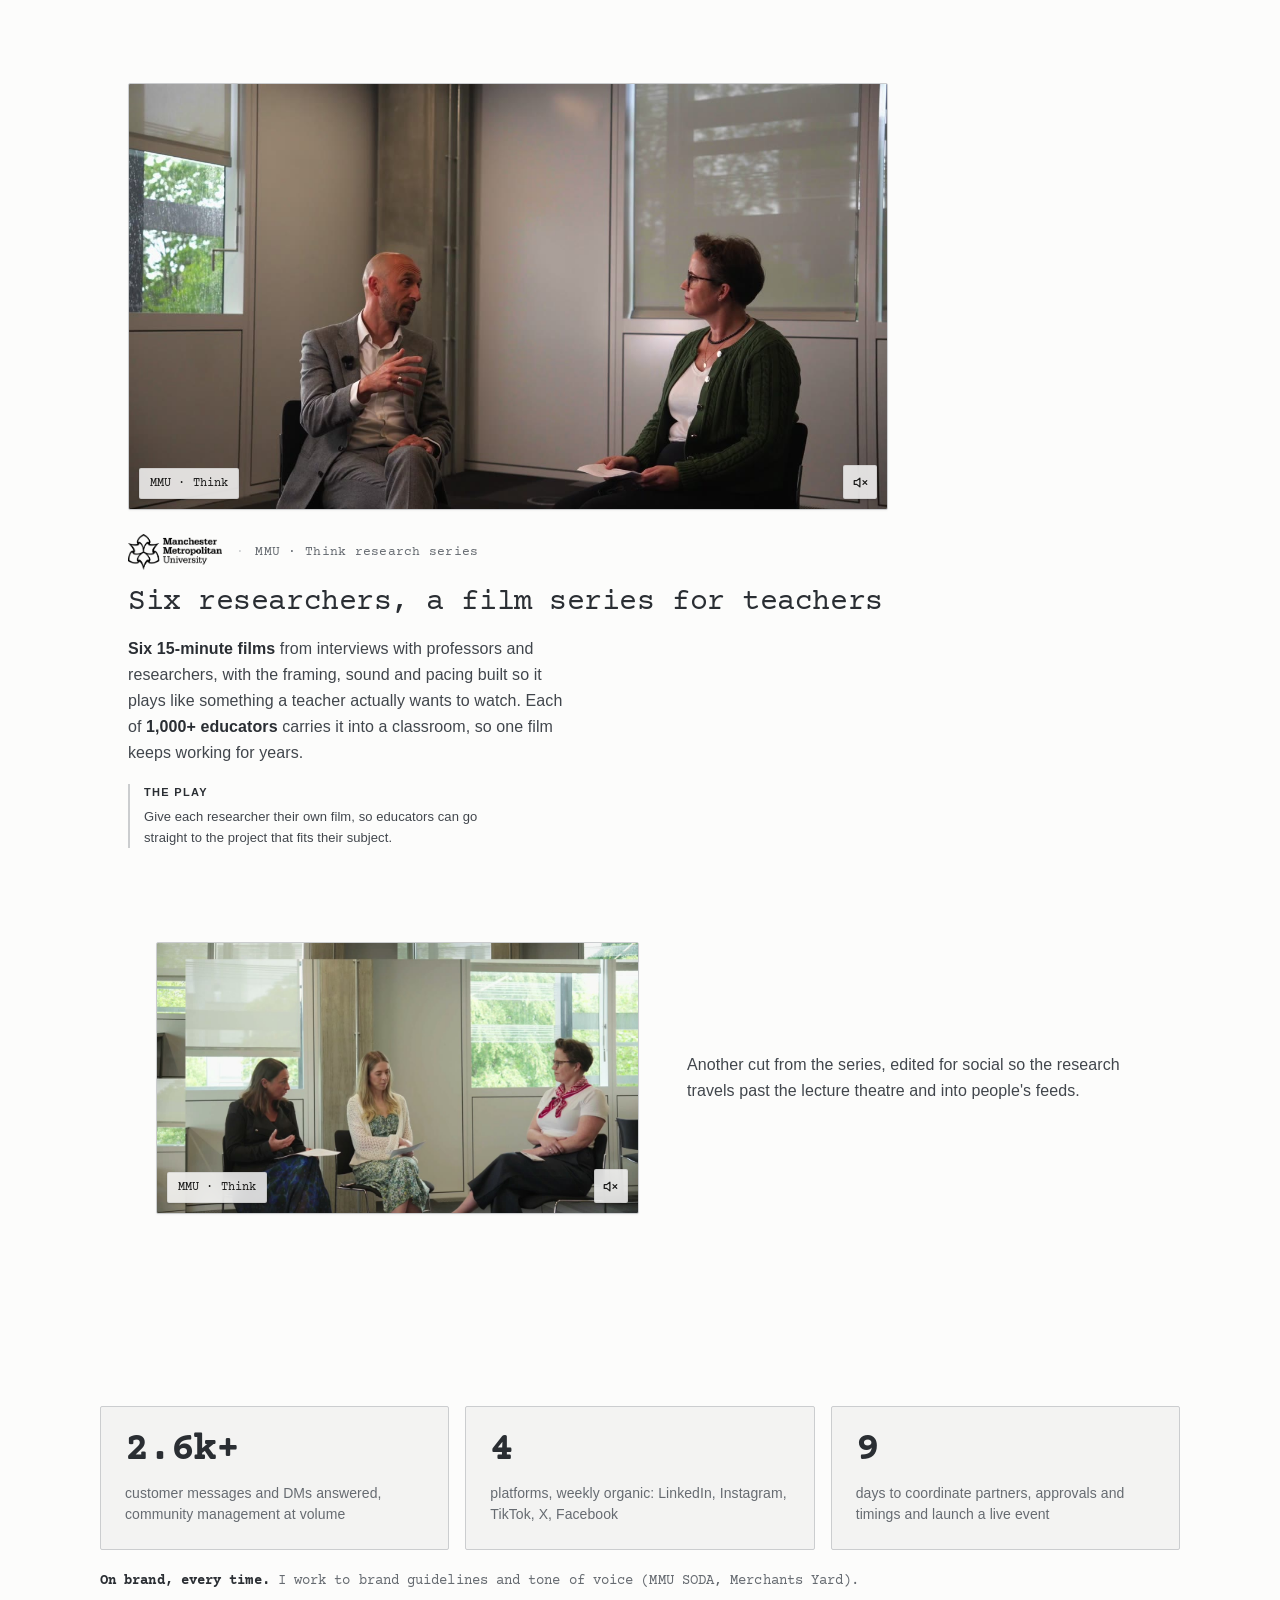
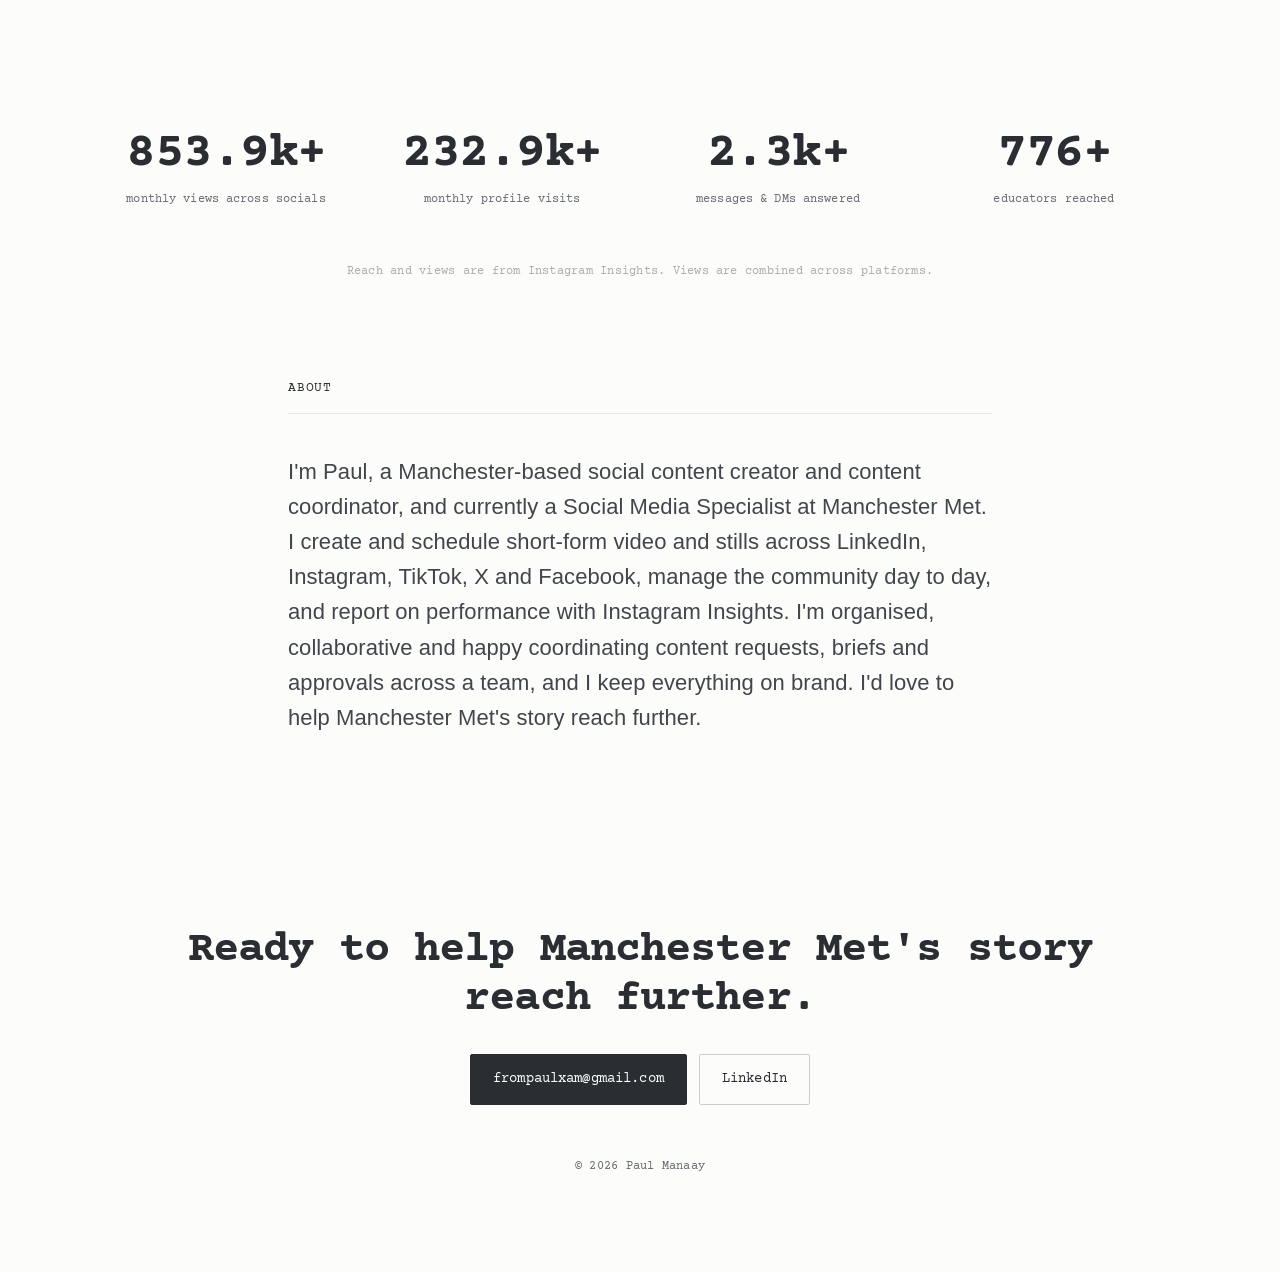
==== commit a158c1ea: "MMU/education: hero is now the SODA degree-show film; interview moved below Merchants; insider rewor" ====
--- a/education/index.html
+++ b/education/index.html
@@ -25,14 +25,14 @@
       <h1>I run social media that grows an organisation's <span>profile and reputation</span> across the platforms its audiences actually use.</h1>
       <p class="sub">Social content creator and content coordinator. I plan calendars, create and schedule across LinkedIn, Instagram, TikTok, X and Facebook, manage the community, and report on what worked. On brand, every time.</p>
       <div class="hero-actions">
-        <a class="btn btn-primary" href="#work">See the work</a>
+        <a class="btn btn-primary" href="#degree-show">See the work</a>
         <a class="btn btn-ghost" href="#contact">Get in touch</a>
       </div>
-      <!-- Brand-safe MMU showreel -->
+      <!-- Hero film: SODA degree-show cinematic -->
       <div class="hero-cine media-card wide">
-        <video class="autoplay-on-scroll" src="../assets/videos/mmu-think-sharples-interview.mp4" muted loop playsinline preload="metadata" poster="../assets/images/posters/mmu-think.jpg"></video>
-        <button class="mute-toggle" aria-label="Unmute video" aria-pressed="false">🔇</button>
-        <span class="view-badge">MMU · Think</span>
+        <video class="autoplay-on-scroll" src="../assets/videos/soda-highlight.mp4" muted loop playsinline preload="metadata" poster="../assets/images/posters/soda-highlight.jpg"></video>
+        <button class="mute-toggle" aria-label="Unmute video" aria-pressed="false">🔇</button>
+        <span class="view-badge">SODA · YES Bar</span>
       </div>
     </div>
   </header>
@@ -42,11 +42,6 @@
 
     <!-- 1: SODA degree show -->
     <article class="case cine">
-      <div class="media-card wide">
-        <video class="autoplay-on-scroll" src="../assets/videos/soda-highlight.mp4" muted loop playsinline preload="none" poster="../assets/images/posters/soda-highlight.jpg"></video>
-        <button class="mute-toggle" aria-label="Unmute video" aria-pressed="false">🔇</button>
-        <span class="view-badge">SODA · YES Bar</span>
-      </div>
       <div class="case-copy">
         <div class="case-brand">
           <img src="../assets/images/logos/mmu.png" alt="Manchester Metropolitan University" class="case-logo is-mmu" />
@@ -75,7 +70,7 @@
   <!-- ===== INSIDER EDGE ===== -->
   <section id="insider">
     <div class="insider">
-      <p>I already create social content for Manchester Met.</p>
+      <p>I create content for Manchester Met.</p>
       <p class="sub">Social Media Specialist with the Department of Art &amp; Performance (SODA), creating degree-show content with the Music &amp; Sound Design team. I know the brand, the audience and the team.</p>
     </div>
   </section>
@@ -93,20 +88,6 @@
     <p class="platforms-note">Active across all five, with weekly organic posting (LinkedIn weekly, Instagram primary).</p>
   </section>
 
-  <!-- ===== INTERVIEW (Think conversation) ===== -->
-  <section class="interview-block">
-    <div class="media-card wide">
-      <video class="autoplay-on-scroll" src="../assets/videos/interview-website.mp4" muted loop playsinline preload="none" poster="../assets/images/posters/interview-website.jpg"></video>
-      <button class="mute-toggle" aria-label="Unmute video" aria-pressed="false">🔇</button>
-      <span class="view-badge">MMU · Think</span>
-    </div>
-    <div class="case-copy">
-      <h3>Six researchers, a <span>film series</span> for teachers</h3>
-      <p><strong>Six 15-minute films</strong> from interviews with professors and researchers, with the framing, sound and pacing built so it plays like something a teacher actually wants to watch. Each of <strong><span data-fact-text="educators"></span> educators</strong> carries it into a classroom, so one film keeps working for years.</p>
-      <p class="play"><span class="play-k">The play</span>Give each researcher their own film, so educators can go straight to the project that fits their subject.</p>
-    </div>
-  </section>
-
   <!-- ===== HOW I WORK ===== -->
   <section id="how">
     <h2 class="section-title mid">How I work</h2>
@@ -145,6 +126,40 @@
     </article>
   </section>
 
+  <!-- ===== INTERVIEW (MMU Think series) ===== -->
+  <section class="work" id="interview">
+
+    <!-- Headline film: the interview series -->
+    <article class="case cine">
+      <div class="media-card wide">
+        <video class="autoplay-on-scroll" src="../assets/videos/mmu-think-sharples-interview.mp4" muted loop playsinline preload="none" poster="../assets/images/posters/mmu-think.jpg"></video>
+        <button class="mute-toggle" aria-label="Unmute video" aria-pressed="false">🔇</button>
+        <span class="view-badge">MMU · Think</span>
+      </div>
+      <div class="case-copy">
+        <div class="case-brand">
+          <img src="../assets/images/logos/mmu.png" alt="Manchester Metropolitan University" class="case-logo is-mmu" />
+          <span class="case-role">MMU · Think research series</span>
+        </div>
+        <h3>Six researchers, a <span>film series</span> for teachers</h3>
+        <p><strong>Six 15-minute films</strong> from interviews with professors and researchers, with the framing, sound and pacing built so it plays like something a teacher actually wants to watch. Each of <strong><span data-fact-text="educators"></span> educators</strong> carries it into a classroom, so one film keeps working for years.</p>
+        <p class="play"><span class="play-k">The play</span>Give each researcher their own film, so educators can go straight to the project that fits their subject.</p>
+      </div>
+    </article>
+
+    <!-- A second cut from the same series -->
+    <div class="interview-block">
+      <div class="media-card wide">
+        <video class="autoplay-on-scroll" src="../assets/videos/interview-website.mp4" muted loop playsinline preload="none" poster="../assets/images/posters/interview-website.jpg"></video>
+        <button class="mute-toggle" aria-label="Unmute video" aria-pressed="false">🔇</button>
+        <span class="view-badge">MMU · Think</span>
+      </div>
+      <div class="case-copy">
+        <p>Another cut from the series, edited for social so the research travels past the lecture theatre and into people's feeds.</p>
+      </div>
+    </div>
+  </section>
+
   <!-- ===== COMMUNITY + BRAND ===== -->
   <section id="community">
     <div class="callout">
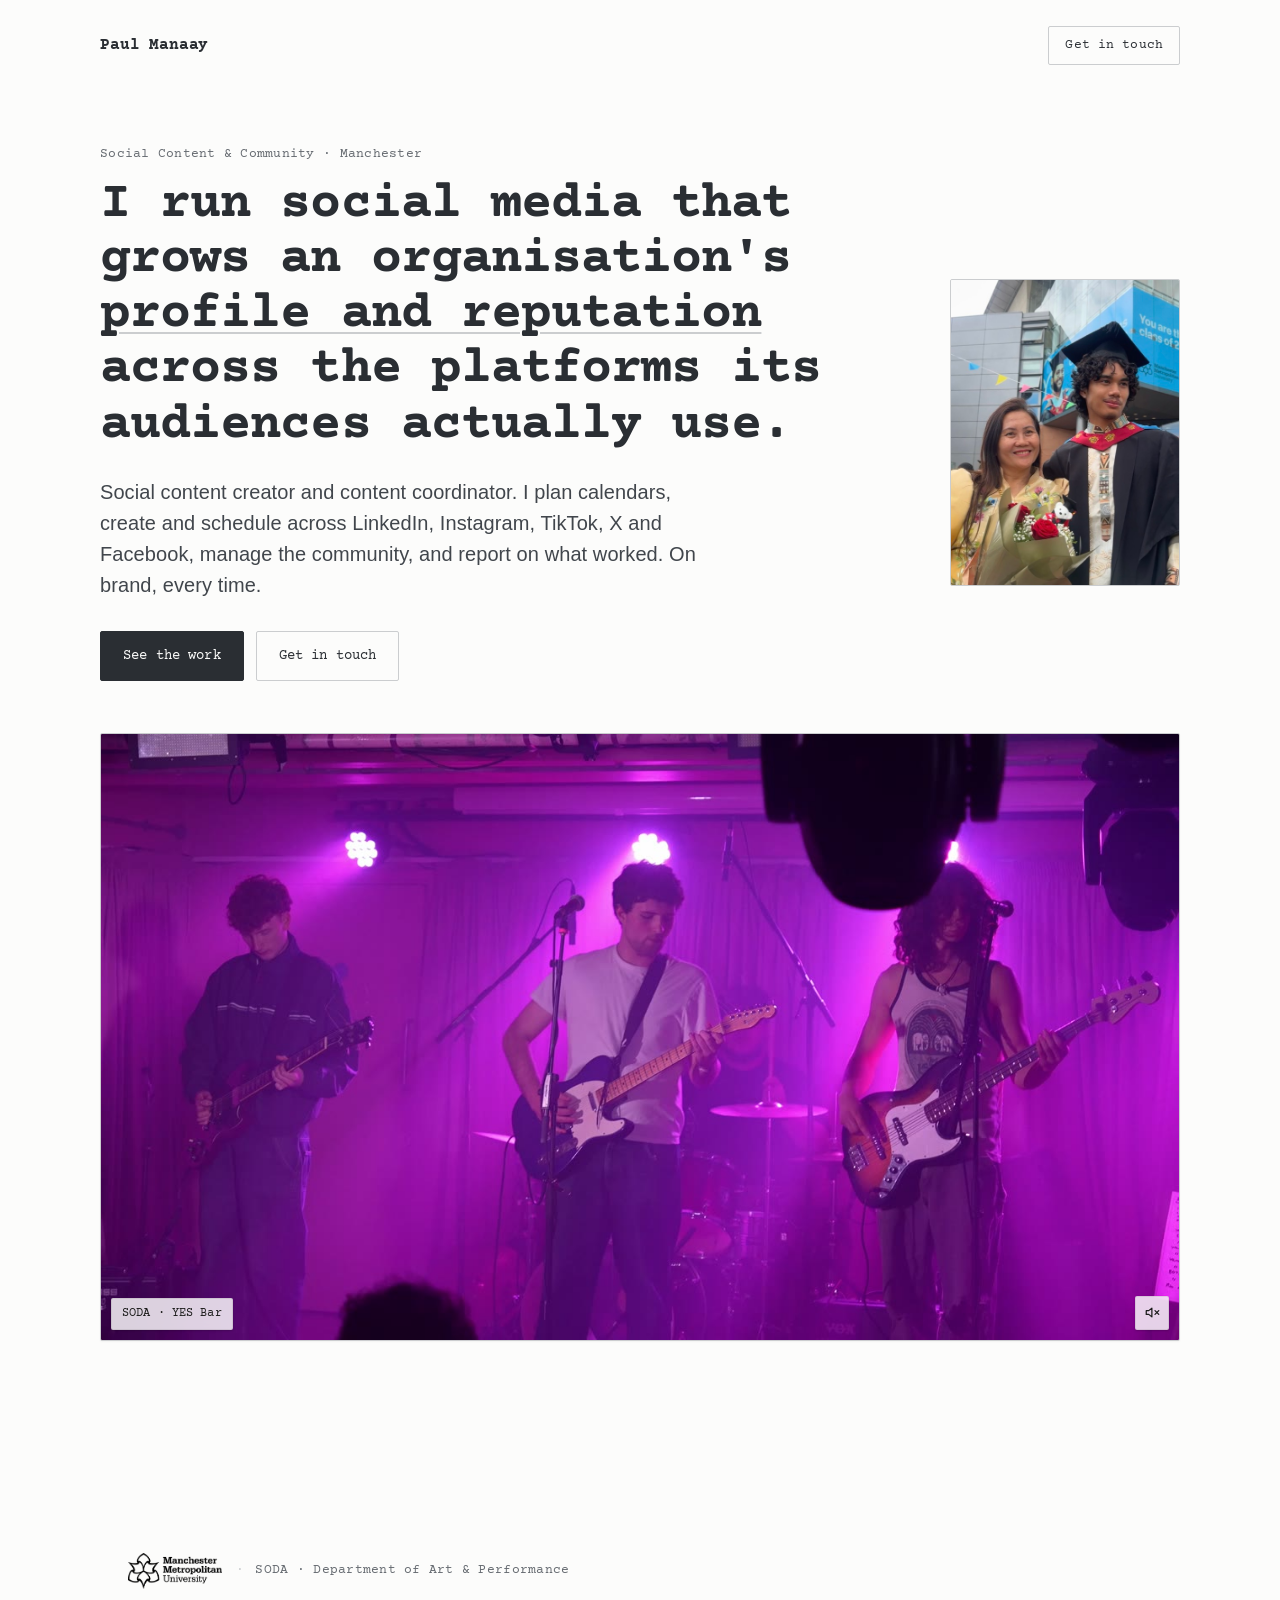
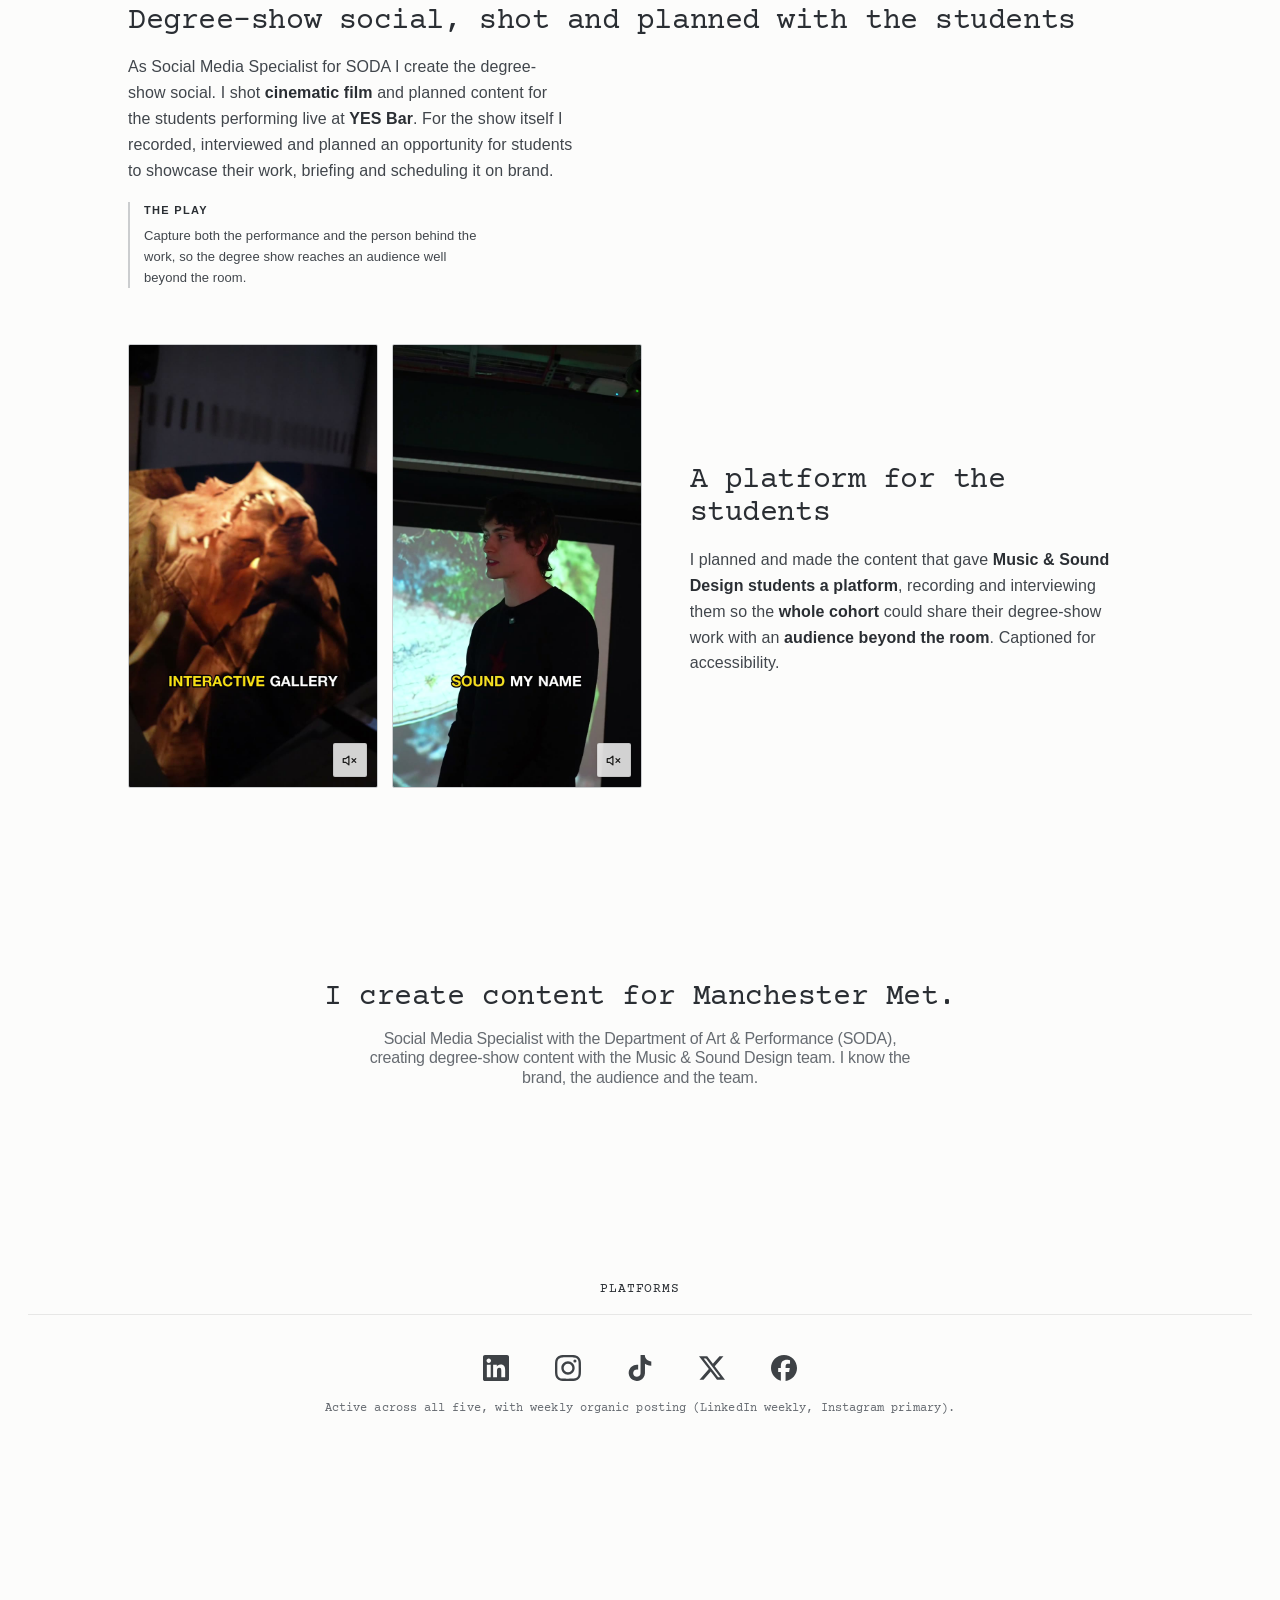
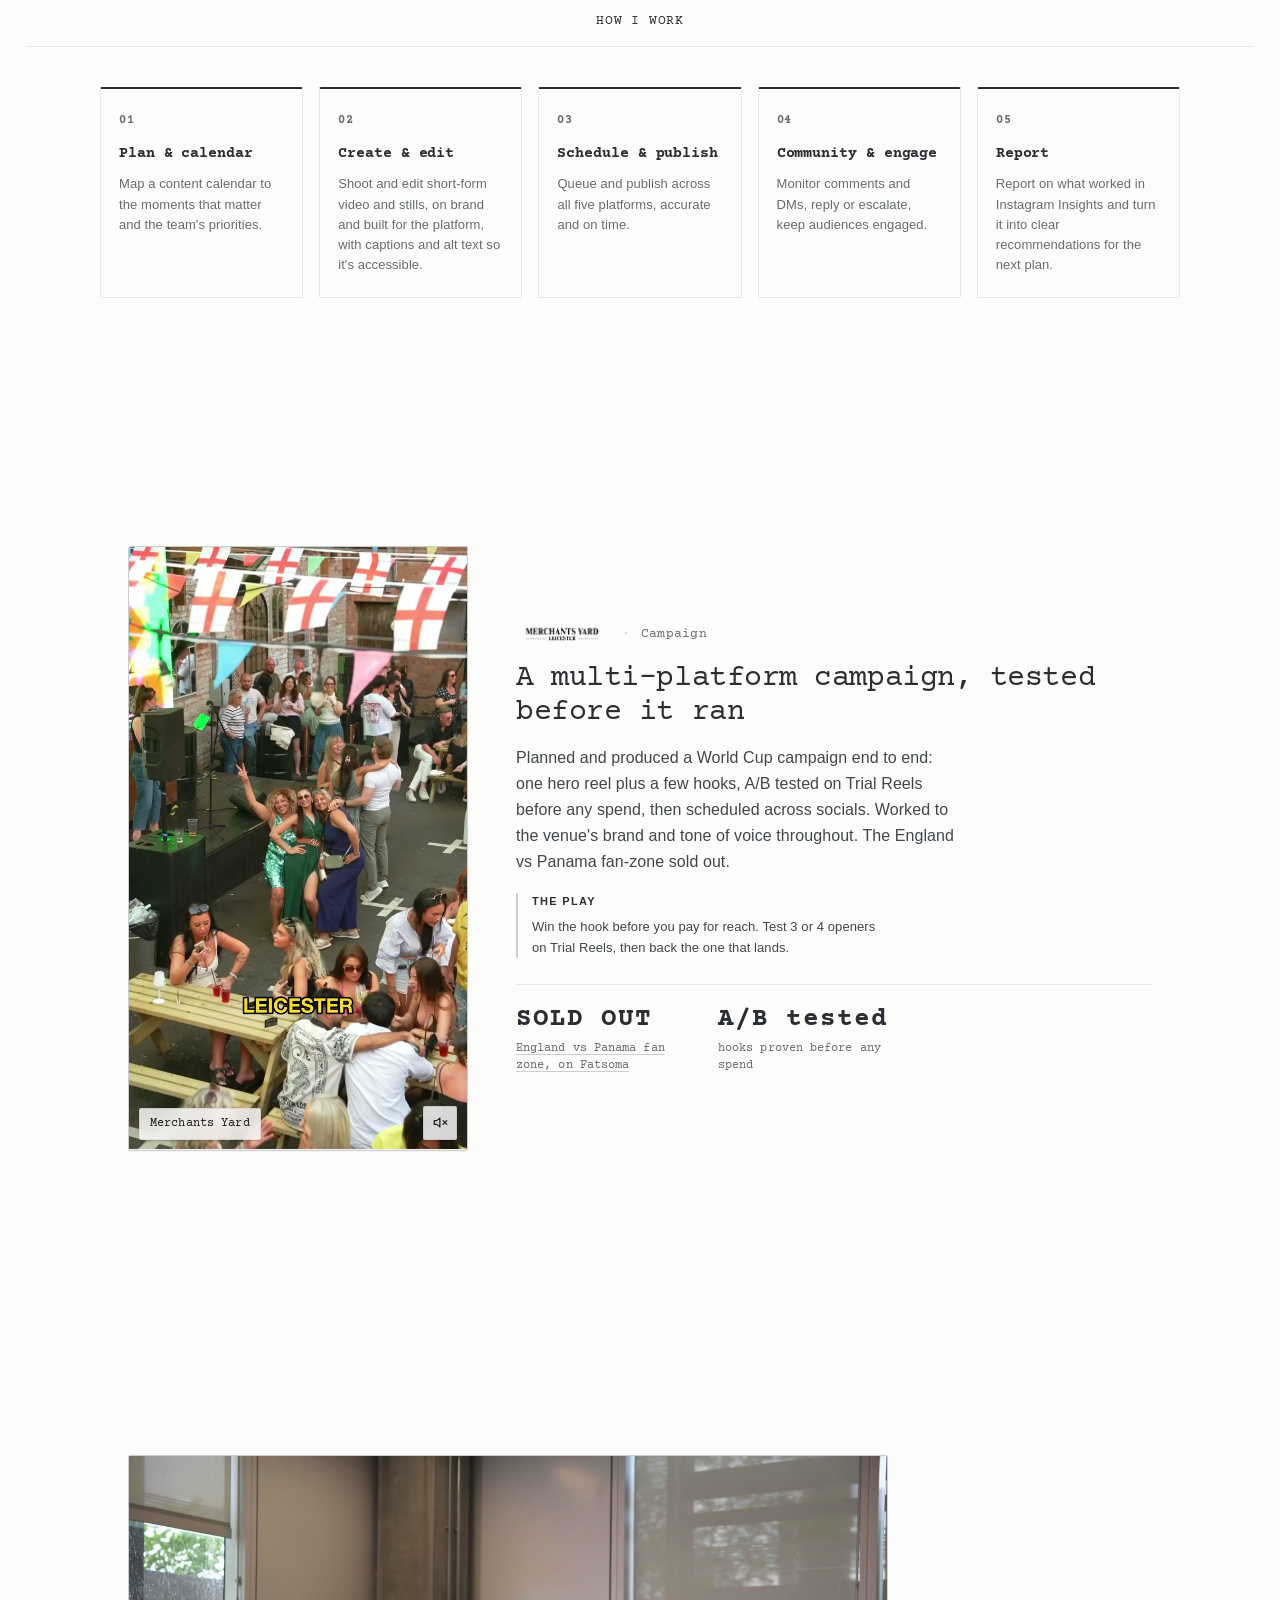
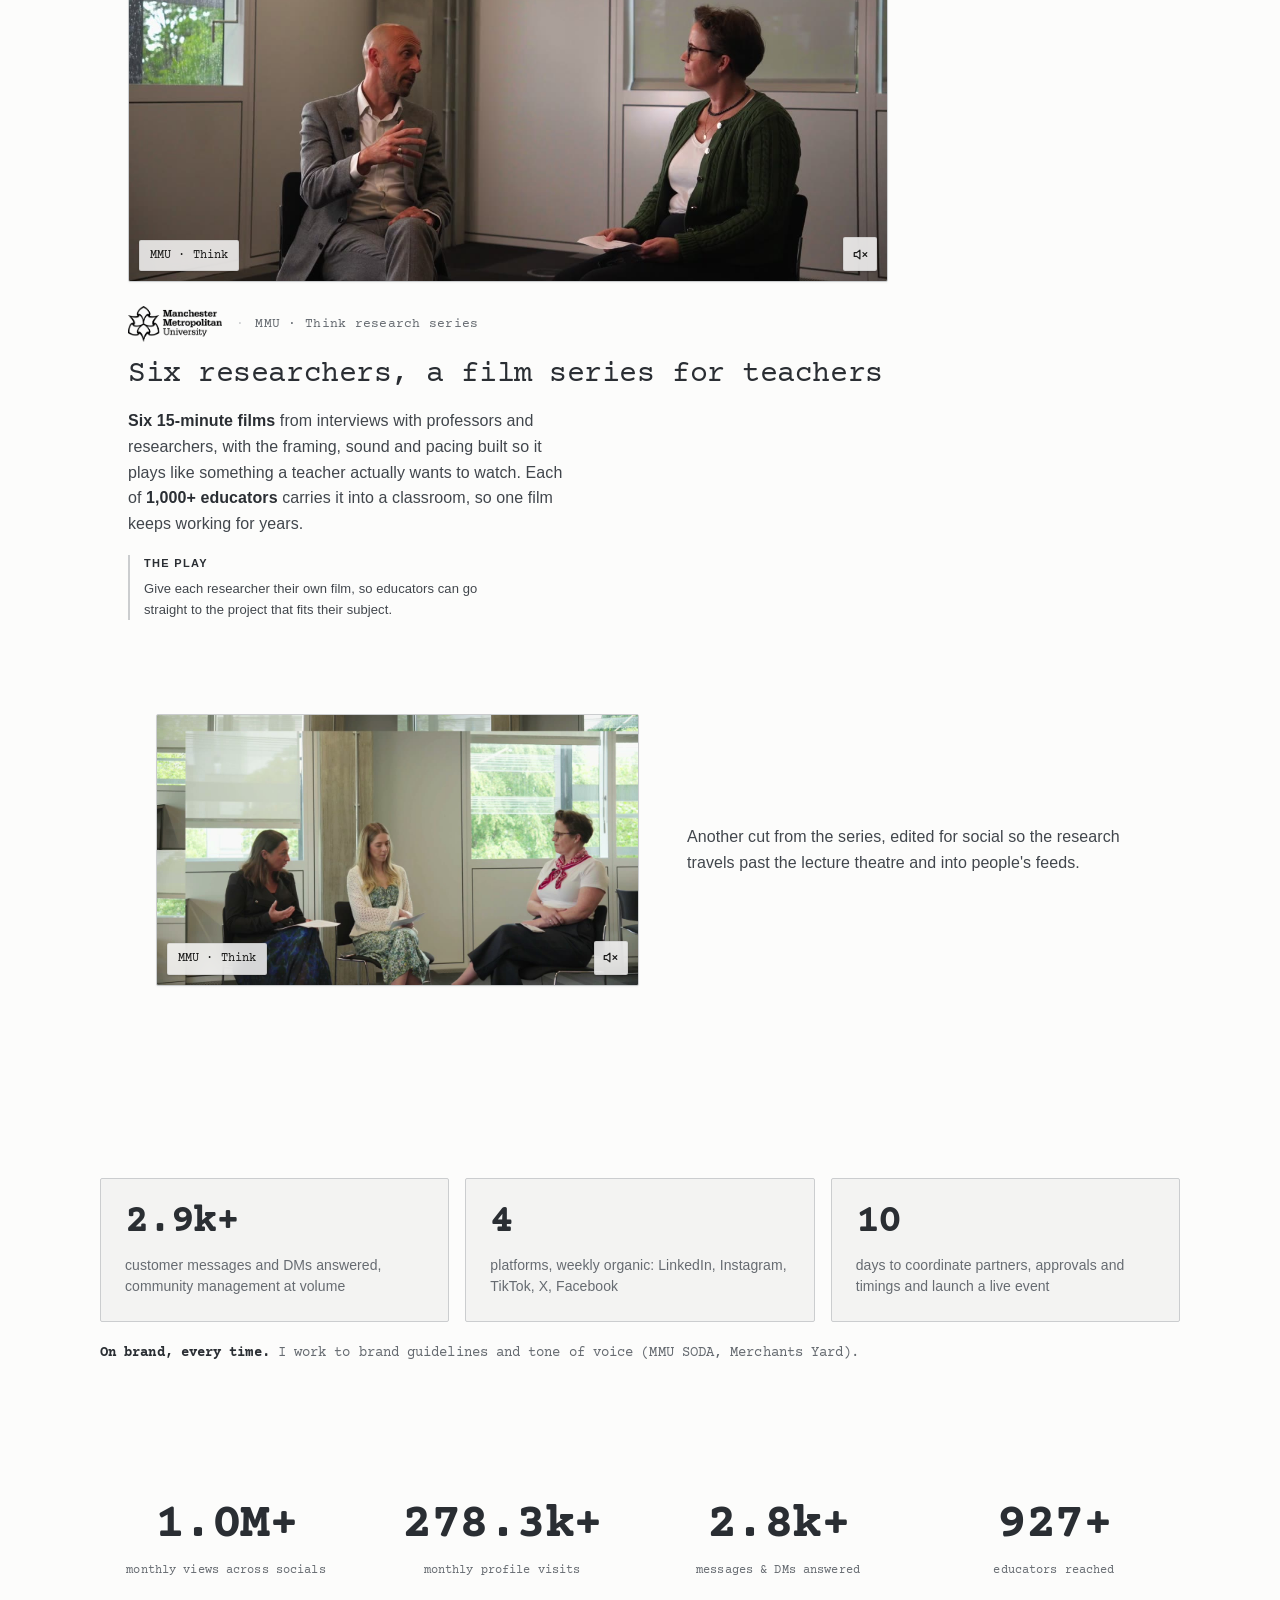
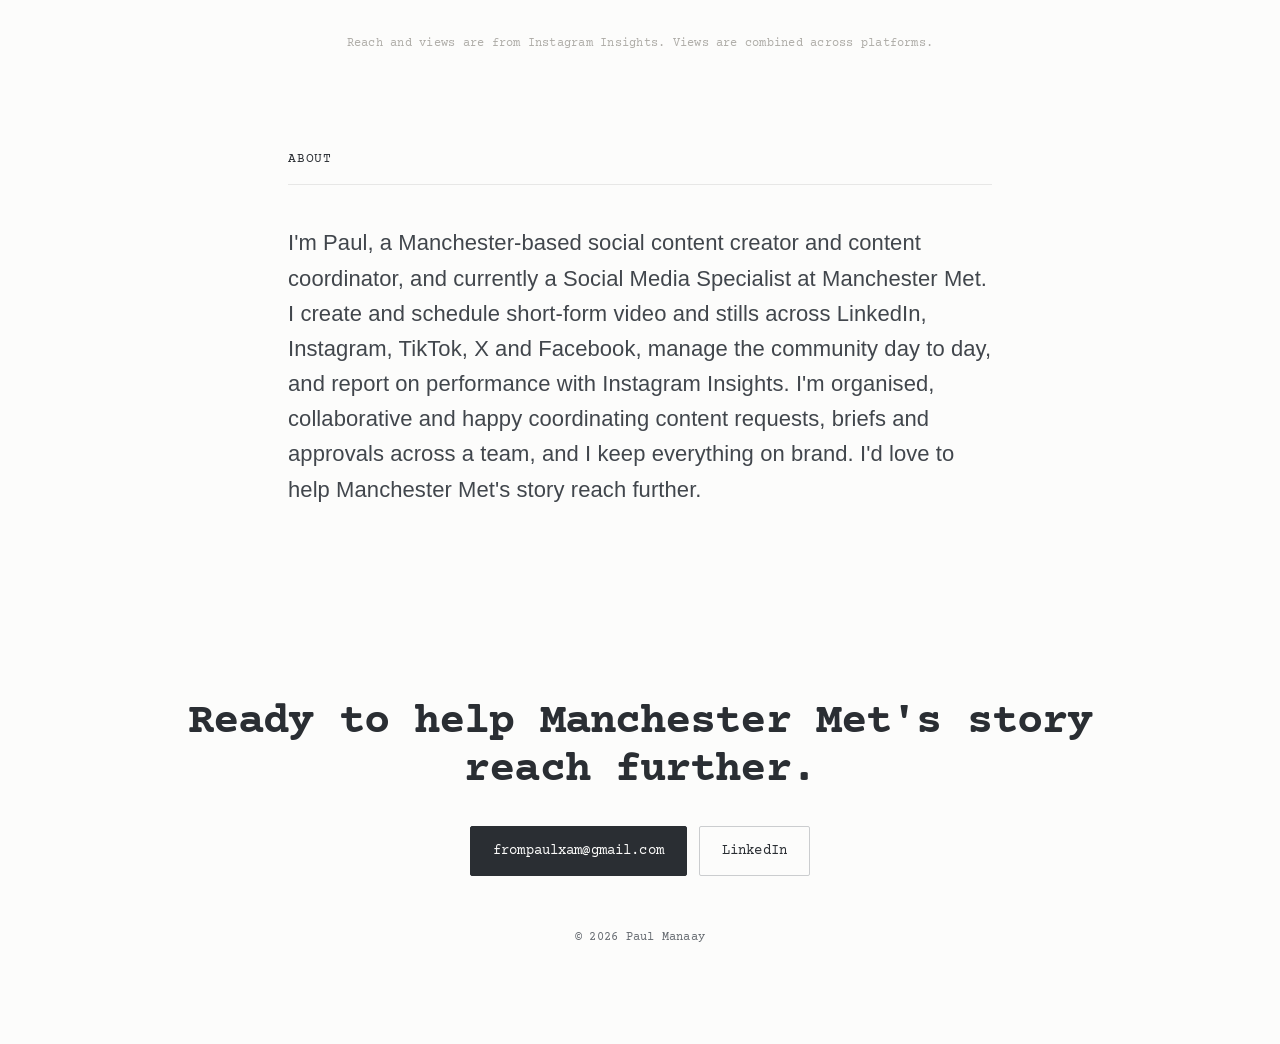
==== commit 33a88d69: "MMU: graduation photo in hero; student showcase as 2-col with bolded copy Co-Authored-By: Claude Opu" ====
--- a/education/index.html
+++ b/education/index.html
@@ -10,7 +10,7 @@
   <link rel="preconnect" href="https://fonts.googleapis.com" />
   <link rel="preconnect" href="https://fonts.gstatic.com" crossorigin />
   <link href="https://fonts.googleapis.com/css2?family=Courier+Prime:ital,wght@0,400;0,700;1,400;1,700&display=swap" rel="stylesheet" />
-  <link rel="stylesheet" href="../styles.css?v=10" />
+  <link rel="stylesheet" href="../styles.css?v=11" />
 </head>
 <body class="mmu">
 
@@ -21,6 +21,8 @@
       <a class="nav-cta" href="#contact">Get in touch</a>
     </nav>
     <div class="hero-inner">
+      <div class="hero-top">
+        <div class="hero-lede">
       <p class="eyebrow">Social Content &amp; Community · Manchester</p>
       <h1>I run social media that grows an organisation's <span>profile and reputation</span> across the platforms its audiences actually use.</h1>
       <p class="sub">Social content creator and content coordinator. I plan calendars, create and schedule across LinkedIn, Instagram, TikTok, X and Facebook, manage the community, and report on what worked. On brand, every time.</p>
@@ -28,6 +30,11 @@
         <a class="btn btn-primary" href="#degree-show">See the work</a>
         <a class="btn btn-ghost" href="#contact">Get in touch</a>
       </div>
+        </div>
+        <div class="hero-portrait">
+          <img src="../assets/images/paul-graduation.jpg" alt="Paul Manaay graduating from Manchester Metropolitan University" />
+        </div>
+      </div>
       <!-- Hero film: SODA degree-show cinematic -->
       <div class="hero-cine media-card wide">
         <video class="autoplay-on-scroll" src="../assets/videos/soda-highlight.mp4" muted loop playsinline preload="metadata" poster="../assets/images/posters/soda-highlight.jpg"></video>
@@ -53,18 +60,23 @@
       </div>
     </article>
 
-    <!-- SODA student showcase: short subtitled interviews -->
-    <div class="soda-gallery">
-      <div class="pg">
-        <video class="autoplay-on-scroll" src="../assets/videos/soda-student-yong.mp4" muted loop playsinline preload="none" poster="../assets/images/posters/soda-student-yong.jpg"></video>
-        <button class="mute-toggle" aria-label="Unmute video" aria-pressed="false">🔇</button>
-      </div>
-      <div class="pg">
-        <video class="autoplay-on-scroll" src="../assets/videos/soda-student-robin.mp4" muted loop playsinline preload="none" poster="../assets/images/posters/soda-student-robin.jpg"></video>
-        <button class="mute-toggle" aria-label="Unmute video" aria-pressed="false">🔇</button>
-      </div>
-    </div>
-    <p class="popup-note">Student showcase: I planned and made the content that gave Music &amp; Sound Design students a platform, recording and interviewing them so the whole cohort could share their degree-show work with an audience beyond the room. Captioned for accessibility.</p>
+    <!-- SODA student showcase: 2 clips beside the story -->
+    <div class="showcase-block">
+      <div class="soda-gallery">
+        <div class="pg">
+          <video class="autoplay-on-scroll" src="../assets/videos/soda-student-yong.mp4" muted loop playsinline preload="none" poster="../assets/images/posters/soda-student-yong.jpg"></video>
+          <button class="mute-toggle" aria-label="Unmute video" aria-pressed="false">🔇</button>
+        </div>
+        <div class="pg">
+          <video class="autoplay-on-scroll" src="../assets/videos/soda-student-robin.mp4" muted loop playsinline preload="none" poster="../assets/images/posters/soda-student-robin.jpg"></video>
+          <button class="mute-toggle" aria-label="Unmute video" aria-pressed="false">🔇</button>
+        </div>
+      </div>
+      <div class="case-copy">
+        <h3>A platform for the students</h3>
+        <p>I planned and made the content that gave <strong>Music &amp; Sound Design students a platform</strong>, recording and interviewing them so the <strong>whole cohort</strong> could share their degree-show work with an <strong>audience beyond the room</strong>. Captioned for accessibility.</p>
+      </div>
+    </div>
   </section>
 
   <!-- ===== INSIDER EDGE ===== -->
--- a/styles.css
+++ b/styles.css
@@ -445,3 +445,10 @@
 .soda-feature{max-width:var(--max);margin:0 auto;padding:48px 0;border-bottom:1px solid var(--line)}
 .soda-feature .media-card.wide{max-width:820px;margin:0 auto}
 .soda-feature .popup-note{text-align:center;margin-top:14px}
+
+/* SODA student showcase: 2 clips beside the story (MMU) */
+.showcase-block{max-width:var(--max);margin:0 auto;display:grid;grid-template-columns:1fr .9fr;gap:clamp(24px,4vw,48px);align-items:center}
+.showcase-block .soda-gallery{max-width:none;margin:0}
+@media(max-width:760px){ .showcase-block{grid-template-columns:1fr;gap:18px} }
+/* MMU hero: graduation photo in colour, framed as a portrait */
+body.mmu .hero-portrait img{filter:none;width:clamp(150px,18vw,240px);aspect-ratio:3/4;object-position:center 28%}
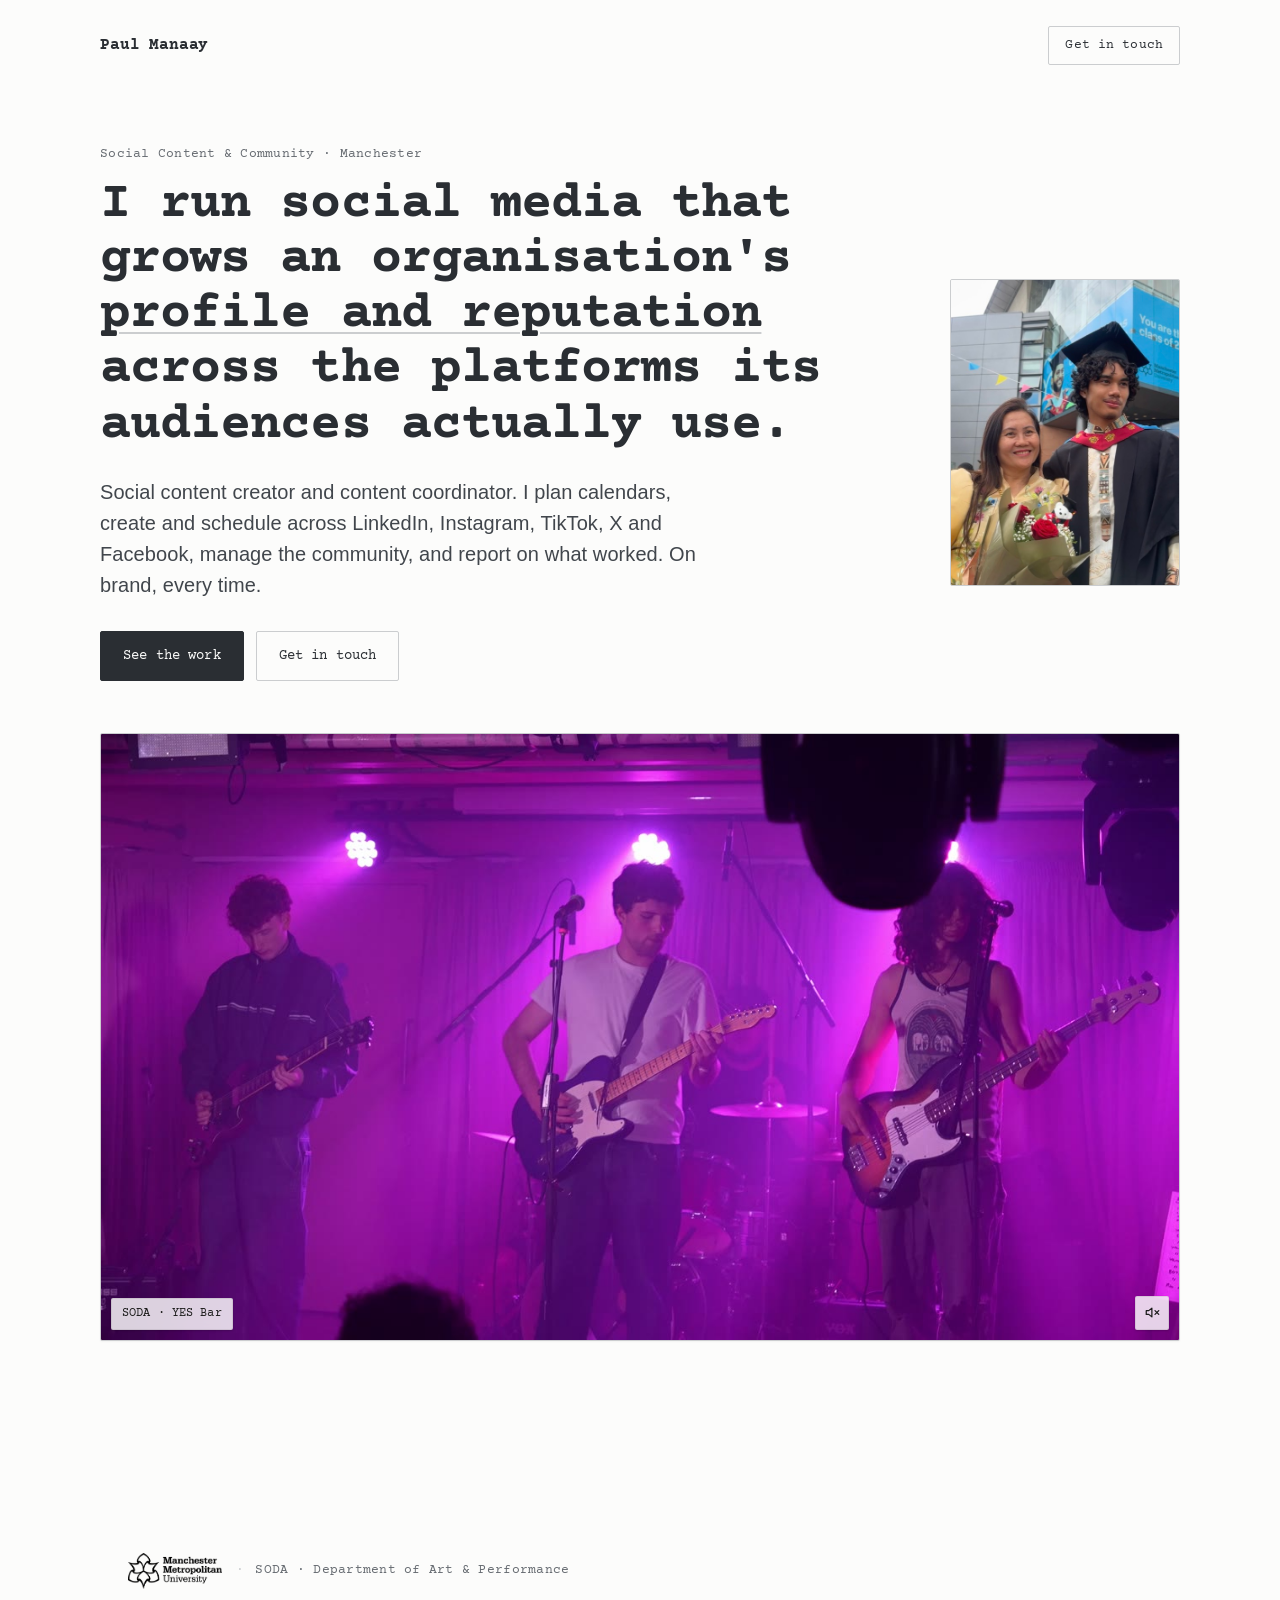
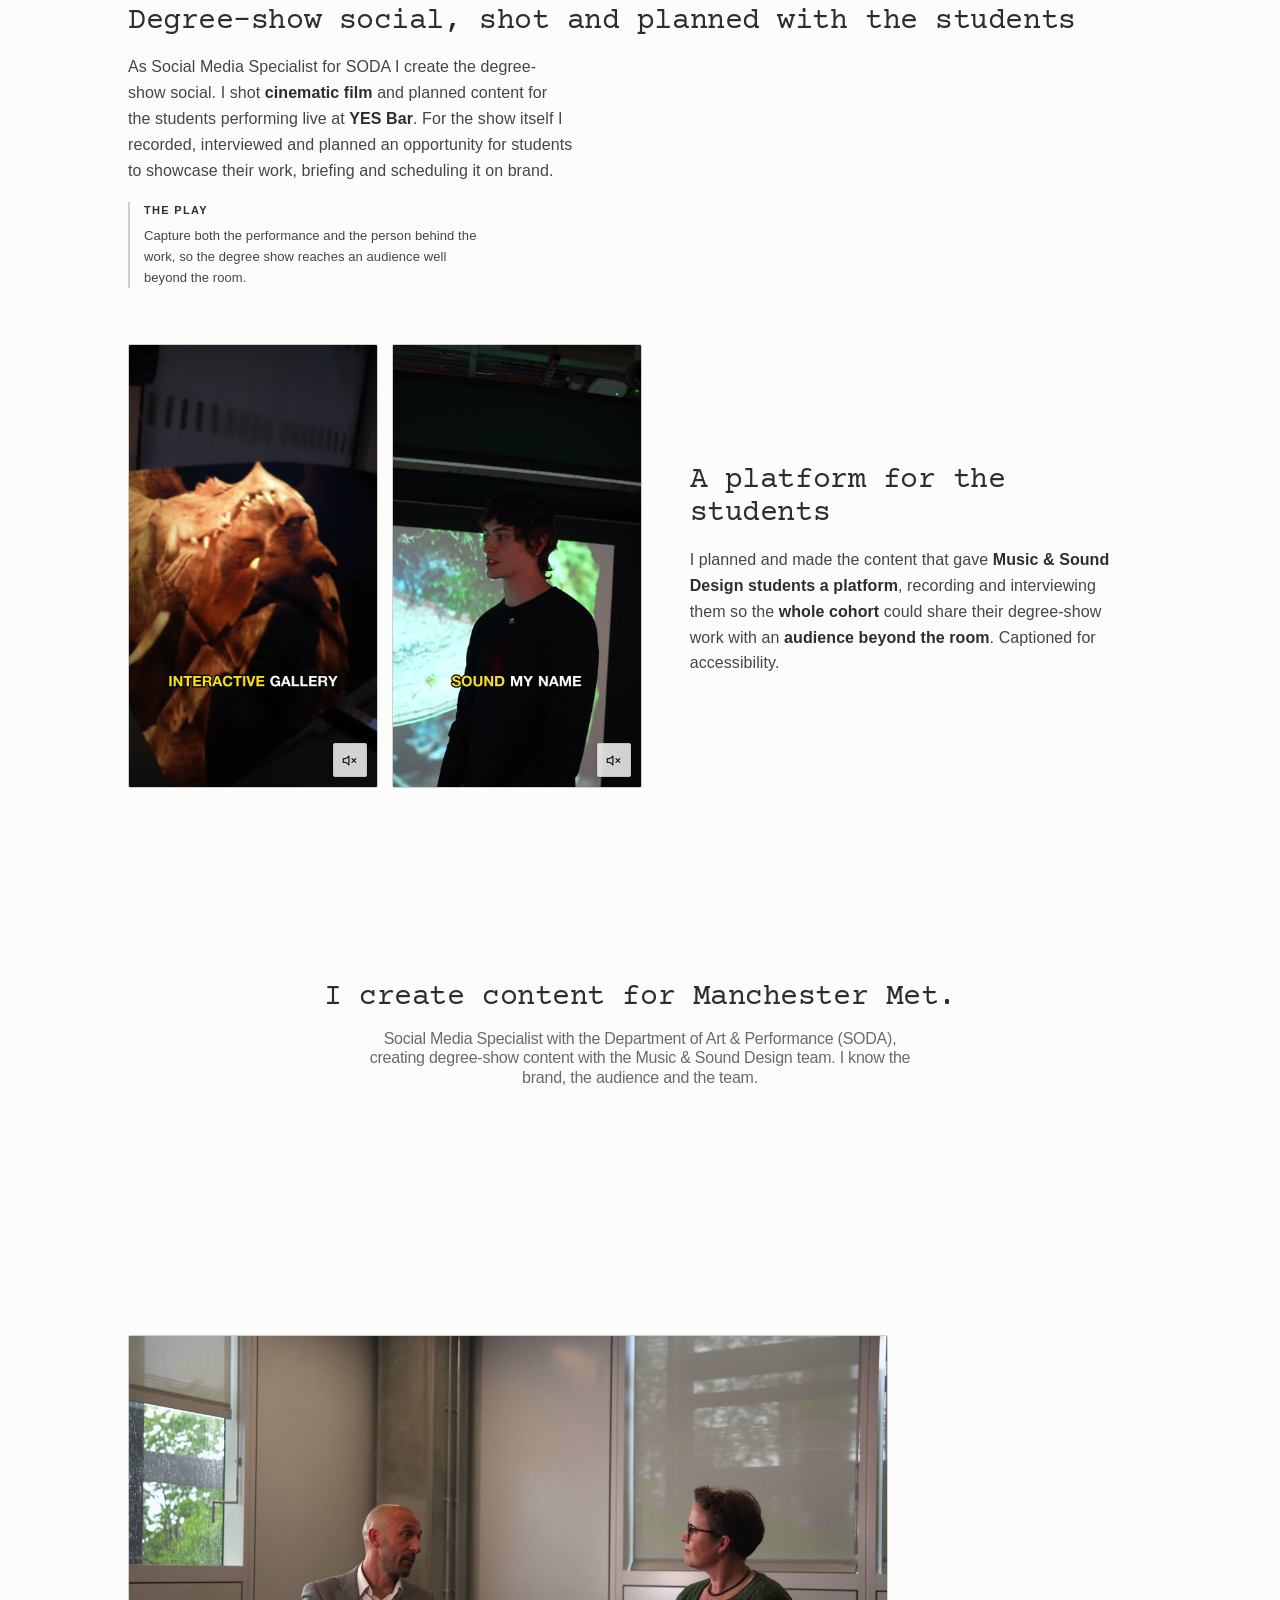
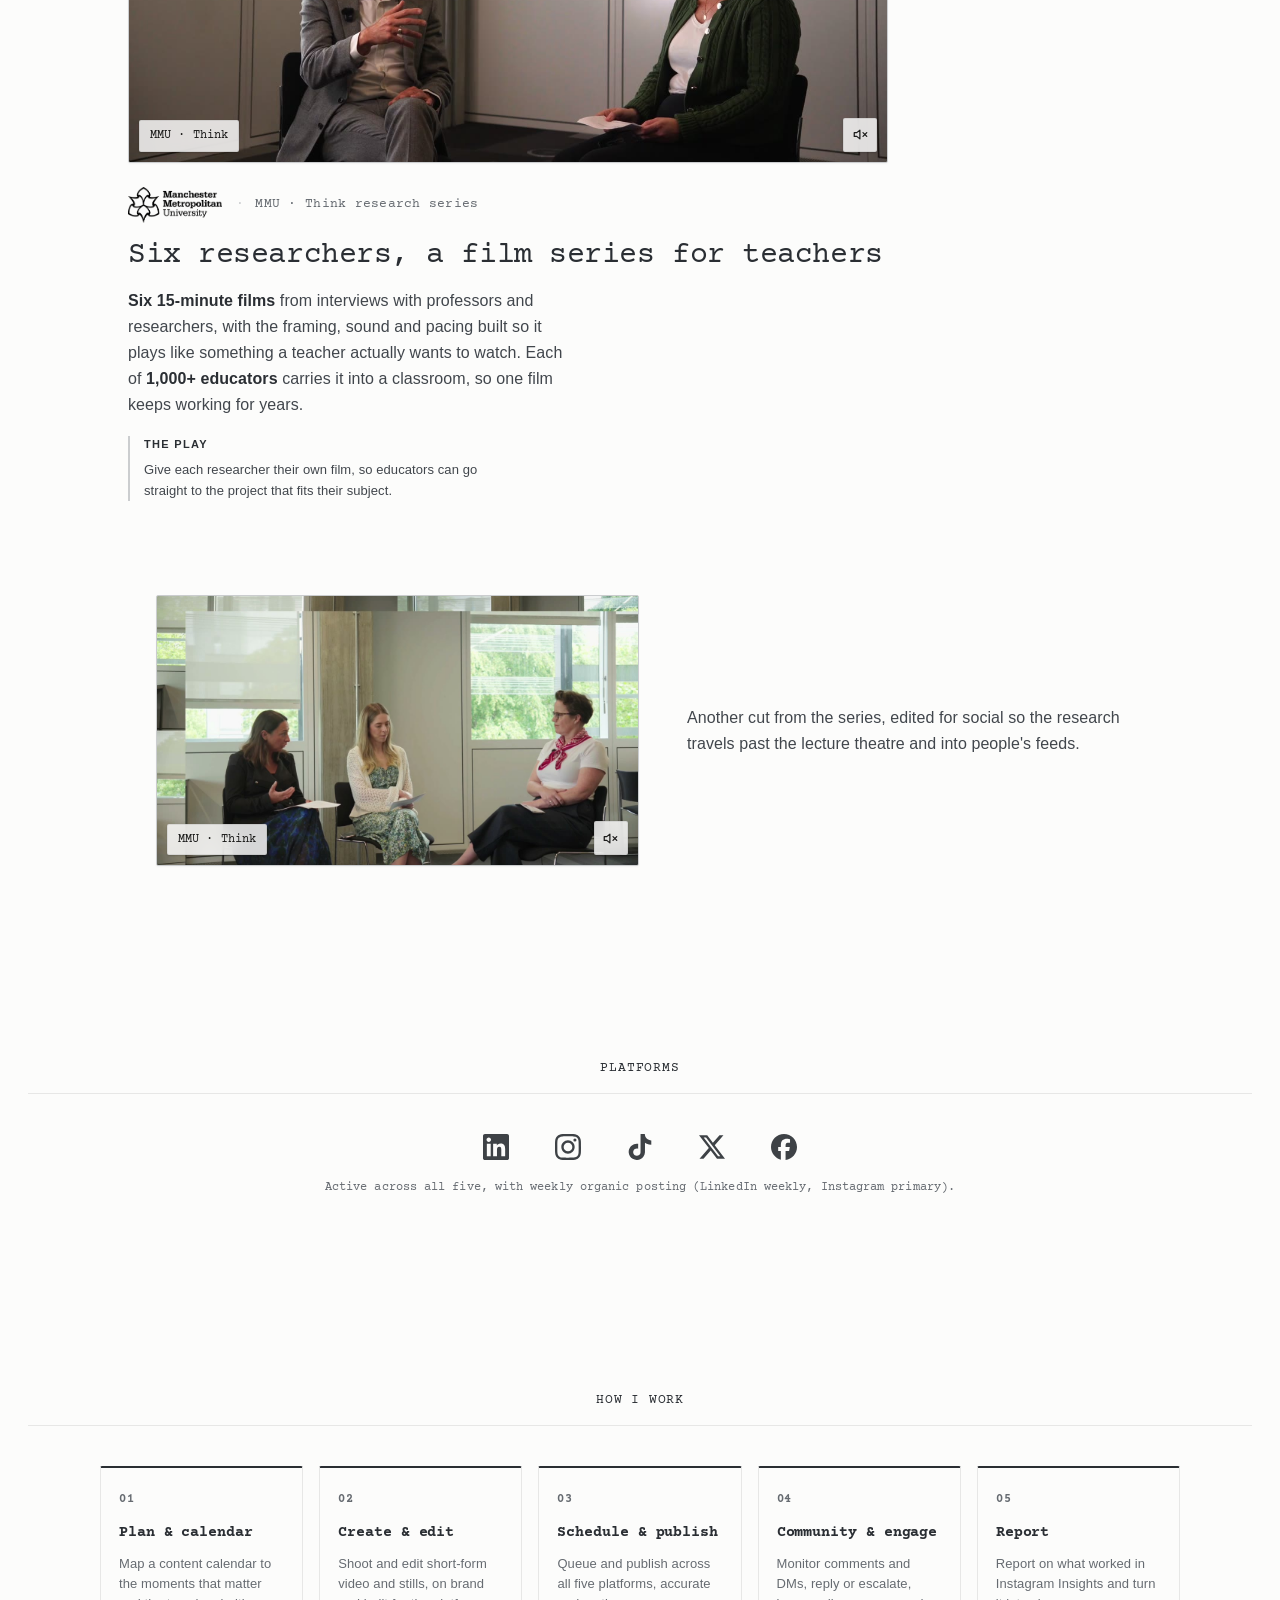
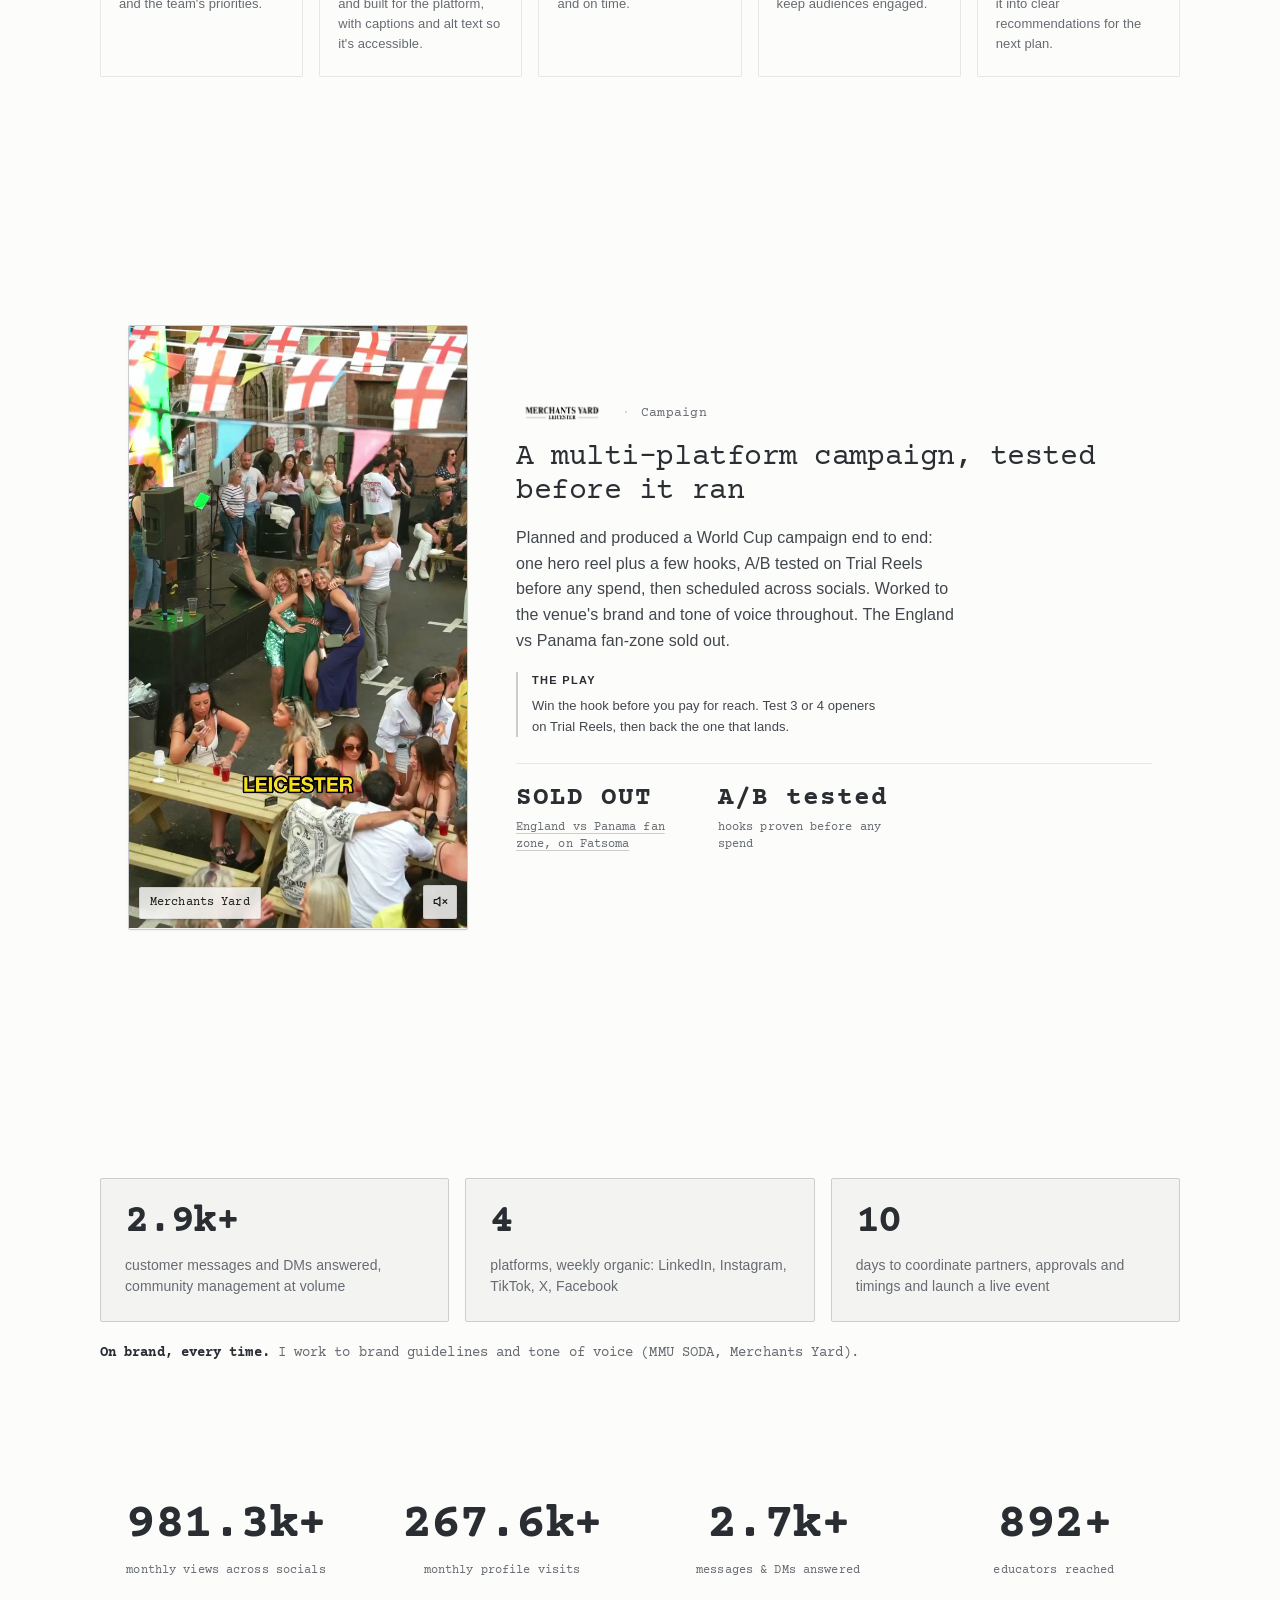
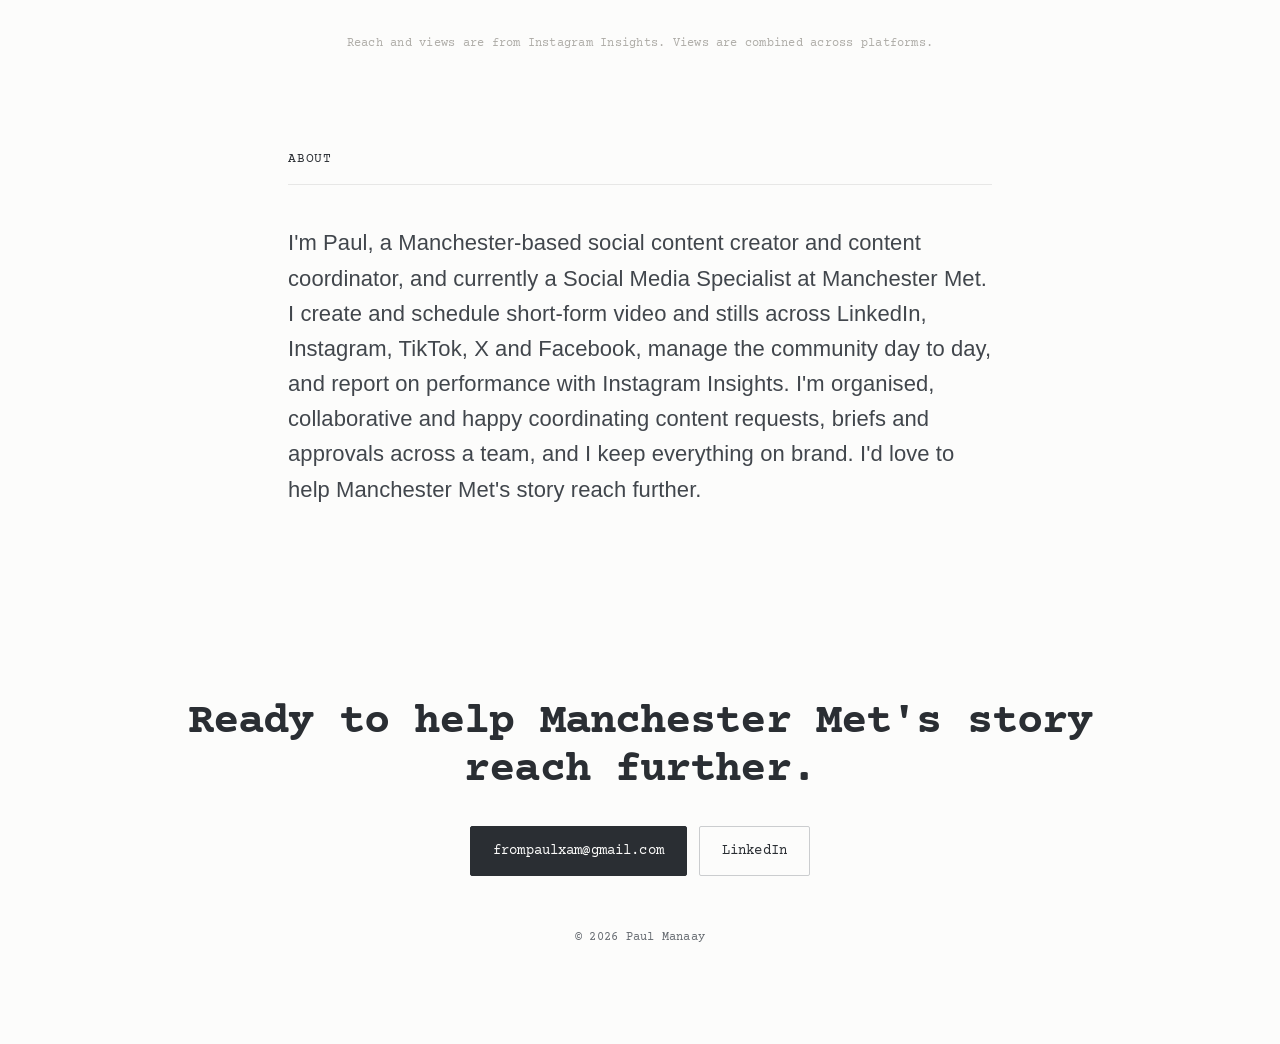
==== commit 329a86a2: "MMU: move interview film series between insider and platforms Co-Authored-By: Claude Opus 4.8 <norep" ====
--- a/education/index.html
+++ b/education/index.html
@@ -87,6 +87,40 @@
     </div>
   </section>
 
+  <!-- ===== INTERVIEW (MMU Think series) ===== -->
+  <section class="work" id="interview">
+
+    <!-- Headline film: the interview series -->
+    <article class="case cine">
+      <div class="media-card wide">
+        <video class="autoplay-on-scroll" src="../assets/videos/mmu-think-sharples-interview.mp4" muted loop playsinline preload="none" poster="../assets/images/posters/mmu-think.jpg"></video>
+        <button class="mute-toggle" aria-label="Unmute video" aria-pressed="false">🔇</button>
+        <span class="view-badge">MMU · Think</span>
+      </div>
+      <div class="case-copy">
+        <div class="case-brand">
+          <img src="../assets/images/logos/mmu.png" alt="Manchester Metropolitan University" class="case-logo is-mmu" />
+          <span class="case-role">MMU · Think research series</span>
+        </div>
+        <h3>Six researchers, a <span>film series</span> for teachers</h3>
+        <p><strong>Six 15-minute films</strong> from interviews with professors and researchers, with the framing, sound and pacing built so it plays like something a teacher actually wants to watch. Each of <strong><span data-fact-text="educators"></span> educators</strong> carries it into a classroom, so one film keeps working for years.</p>
+        <p class="play"><span class="play-k">The play</span>Give each researcher their own film, so educators can go straight to the project that fits their subject.</p>
+      </div>
+    </article>
+
+    <!-- A second cut from the same series -->
+    <div class="interview-block">
+      <div class="media-card wide">
+        <video class="autoplay-on-scroll" src="../assets/videos/interview-website.mp4" muted loop playsinline preload="none" poster="../assets/images/posters/interview-website.jpg"></video>
+        <button class="mute-toggle" aria-label="Unmute video" aria-pressed="false">🔇</button>
+        <span class="view-badge">MMU · Think</span>
+      </div>
+      <div class="case-copy">
+        <p>Another cut from the series, edited for social so the research travels past the lecture theatre and into people's feeds.</p>
+      </div>
+    </div>
+  </section>
+
   <!-- ===== PLATFORMS ===== -->
   <section id="platforms">
     <h2 class="section-title mid">Platforms</h2>
@@ -138,40 +172,6 @@
     </article>
   </section>
 
-  <!-- ===== INTERVIEW (MMU Think series) ===== -->
-  <section class="work" id="interview">
-
-    <!-- Headline film: the interview series -->
-    <article class="case cine">
-      <div class="media-card wide">
-        <video class="autoplay-on-scroll" src="../assets/videos/mmu-think-sharples-interview.mp4" muted loop playsinline preload="none" poster="../assets/images/posters/mmu-think.jpg"></video>
-        <button class="mute-toggle" aria-label="Unmute video" aria-pressed="false">🔇</button>
-        <span class="view-badge">MMU · Think</span>
-      </div>
-      <div class="case-copy">
-        <div class="case-brand">
-          <img src="../assets/images/logos/mmu.png" alt="Manchester Metropolitan University" class="case-logo is-mmu" />
-          <span class="case-role">MMU · Think research series</span>
-        </div>
-        <h3>Six researchers, a <span>film series</span> for teachers</h3>
-        <p><strong>Six 15-minute films</strong> from interviews with professors and researchers, with the framing, sound and pacing built so it plays like something a teacher actually wants to watch. Each of <strong><span data-fact-text="educators"></span> educators</strong> carries it into a classroom, so one film keeps working for years.</p>
-        <p class="play"><span class="play-k">The play</span>Give each researcher their own film, so educators can go straight to the project that fits their subject.</p>
-      </div>
-    </article>
-
-    <!-- A second cut from the same series -->
-    <div class="interview-block">
-      <div class="media-card wide">
-        <video class="autoplay-on-scroll" src="../assets/videos/interview-website.mp4" muted loop playsinline preload="none" poster="../assets/images/posters/interview-website.jpg"></video>
-        <button class="mute-toggle" aria-label="Unmute video" aria-pressed="false">🔇</button>
-        <span class="view-badge">MMU · Think</span>
-      </div>
-      <div class="case-copy">
-        <p>Another cut from the series, edited for social so the research travels past the lecture theatre and into people's feeds.</p>
-      </div>
-    </div>
-  </section>
-
   <!-- ===== COMMUNITY + BRAND ===== -->
   <section id="community">
     <div class="callout">
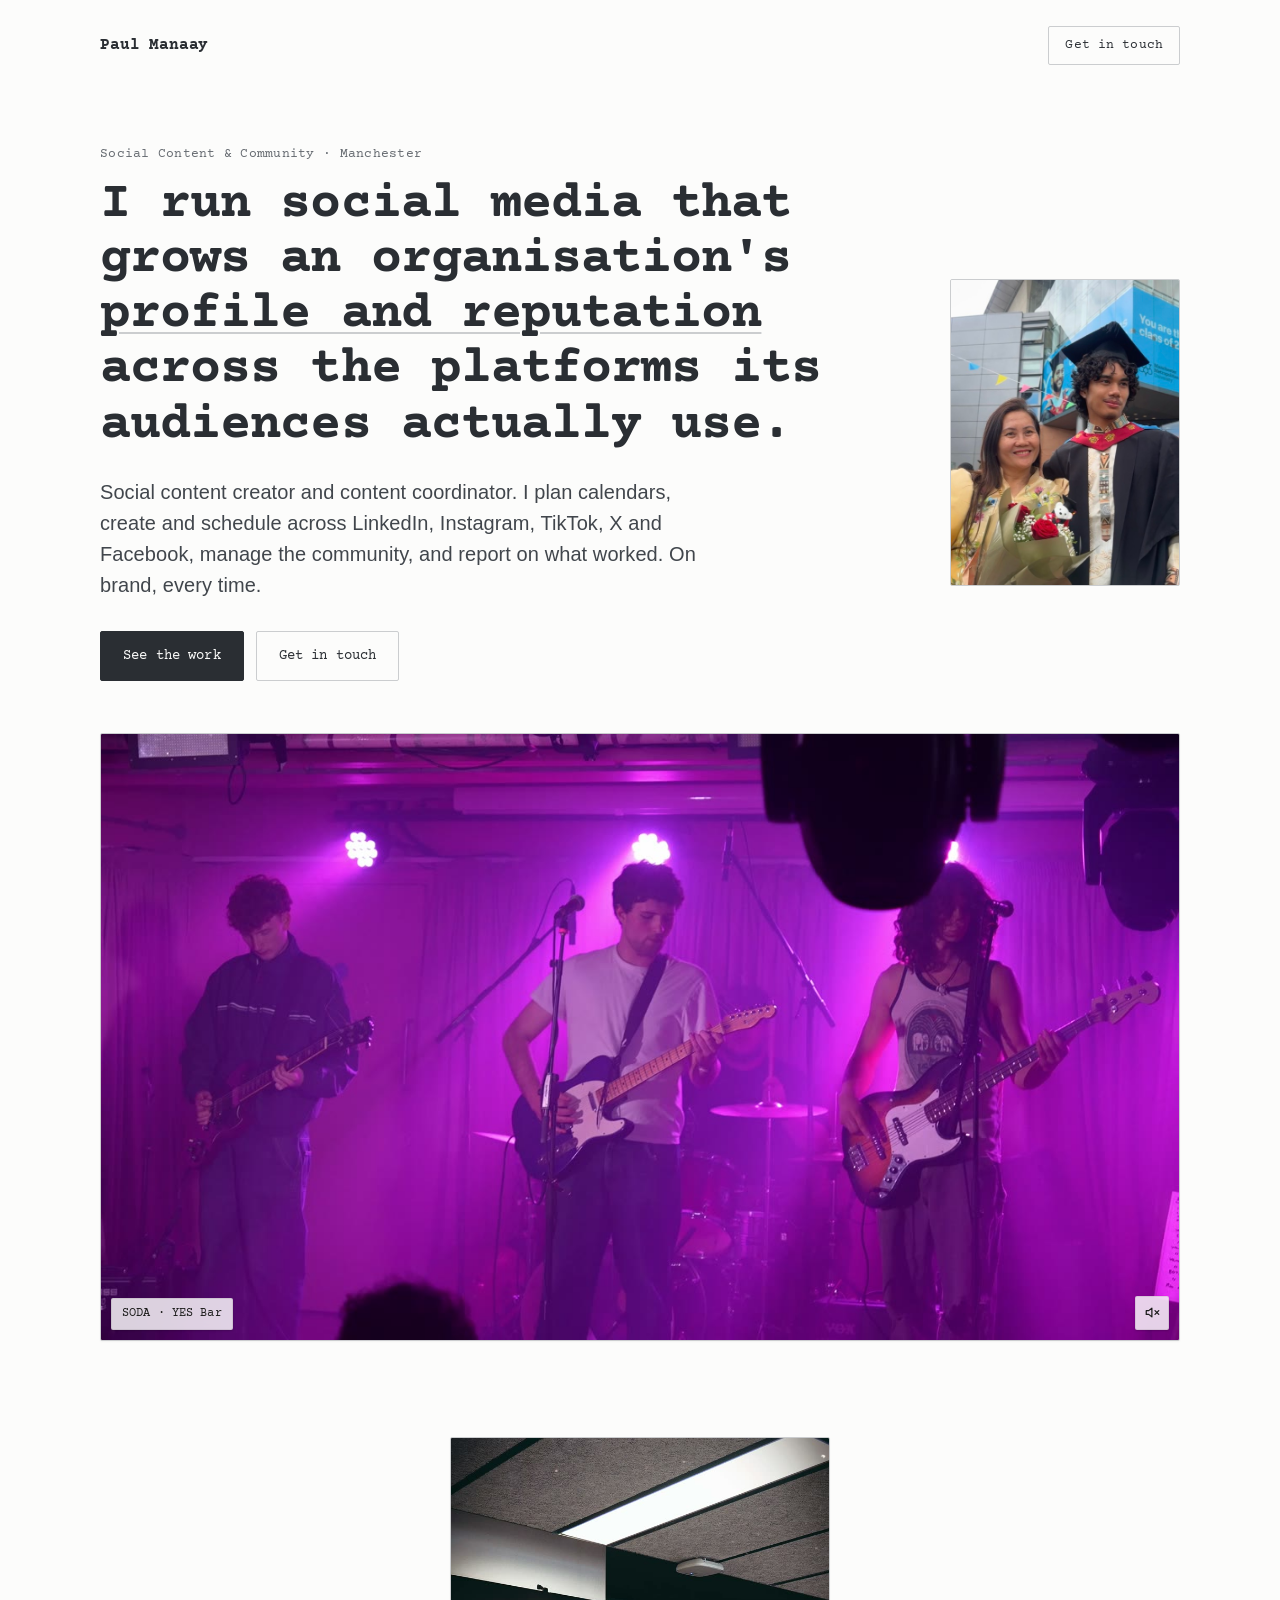
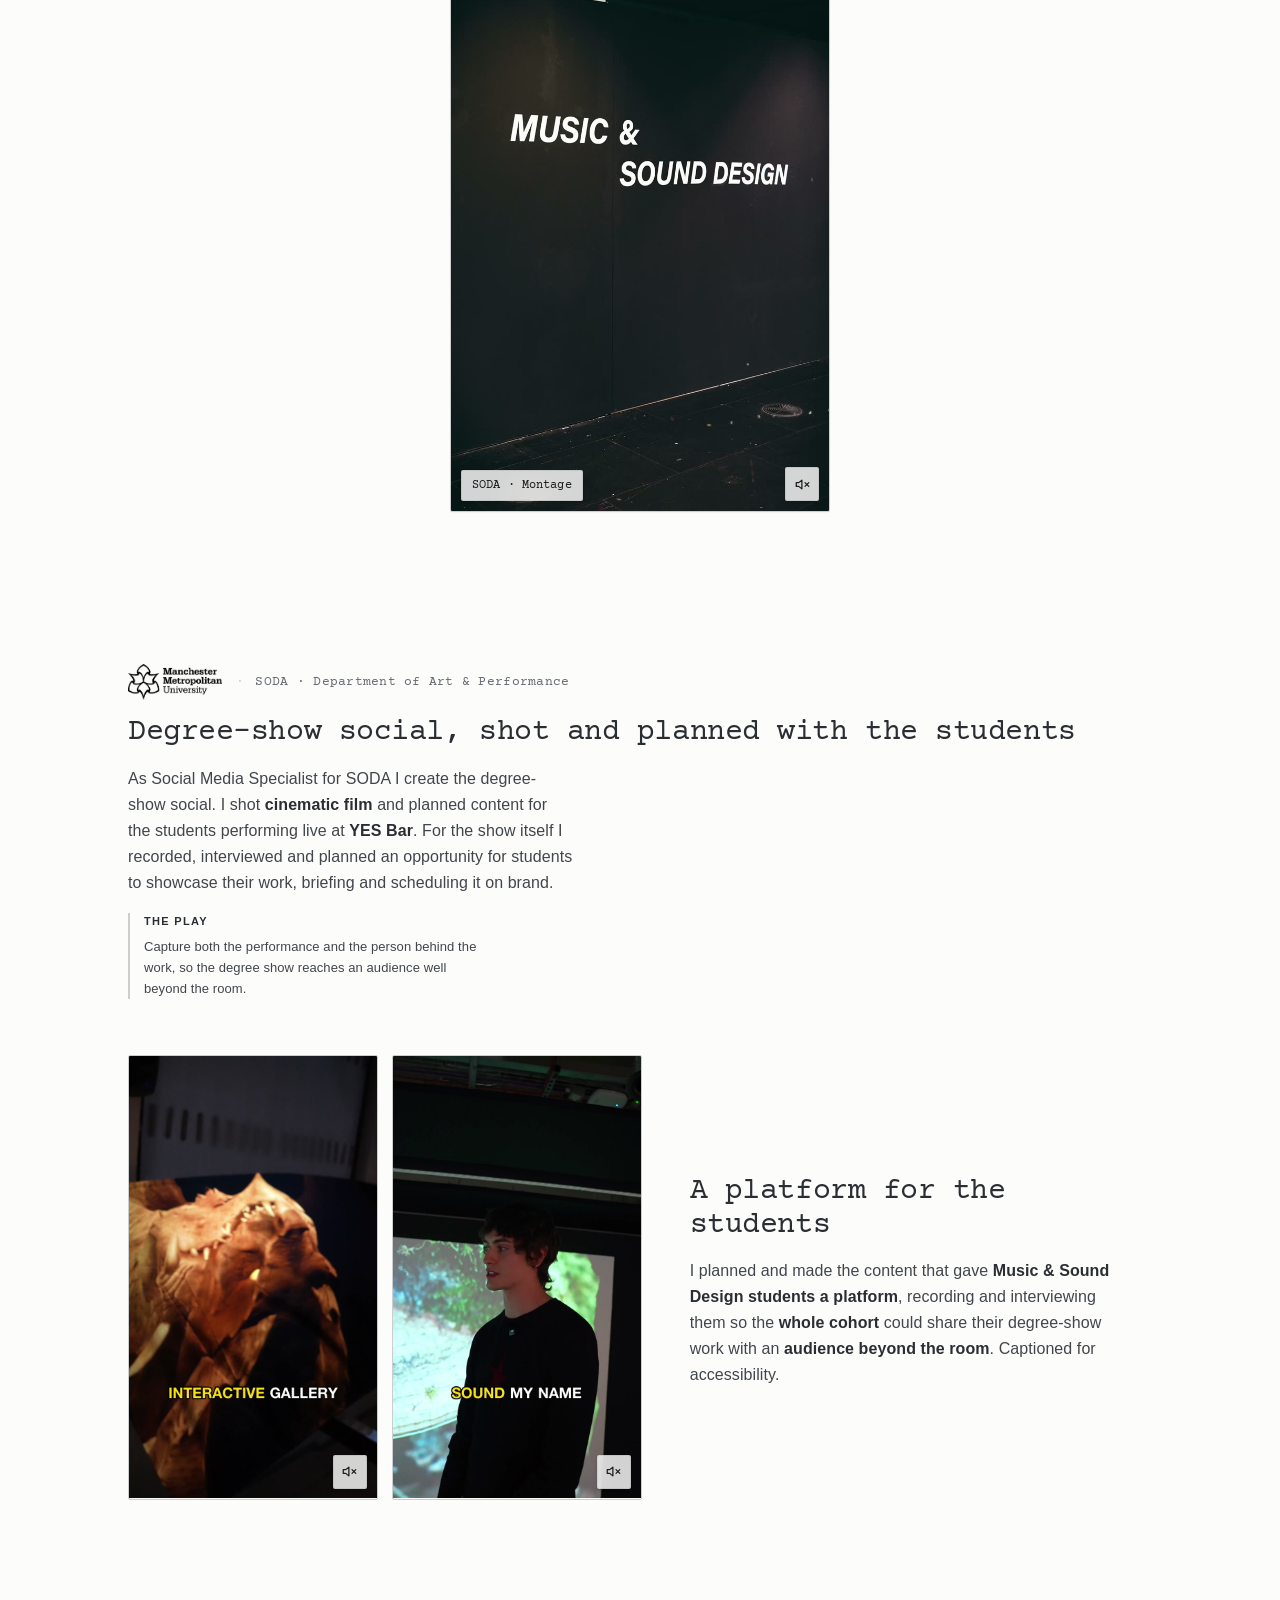
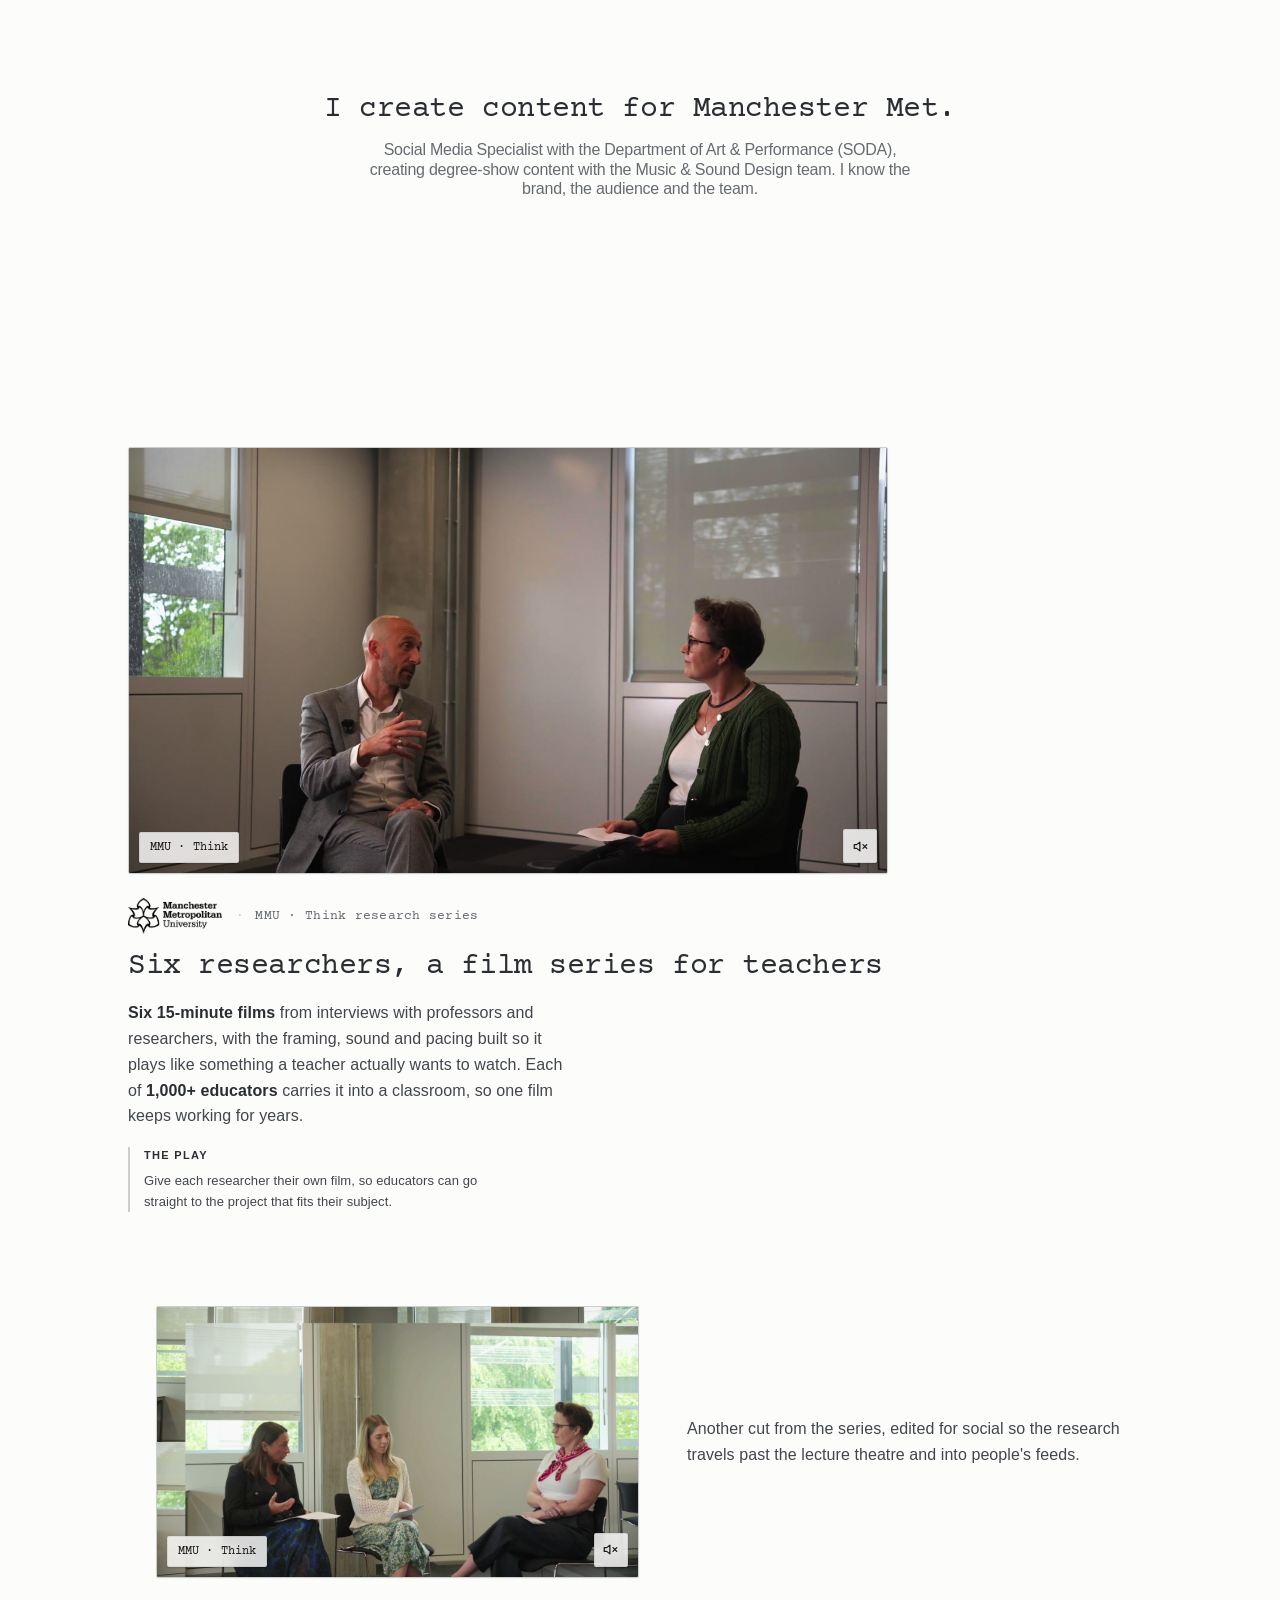
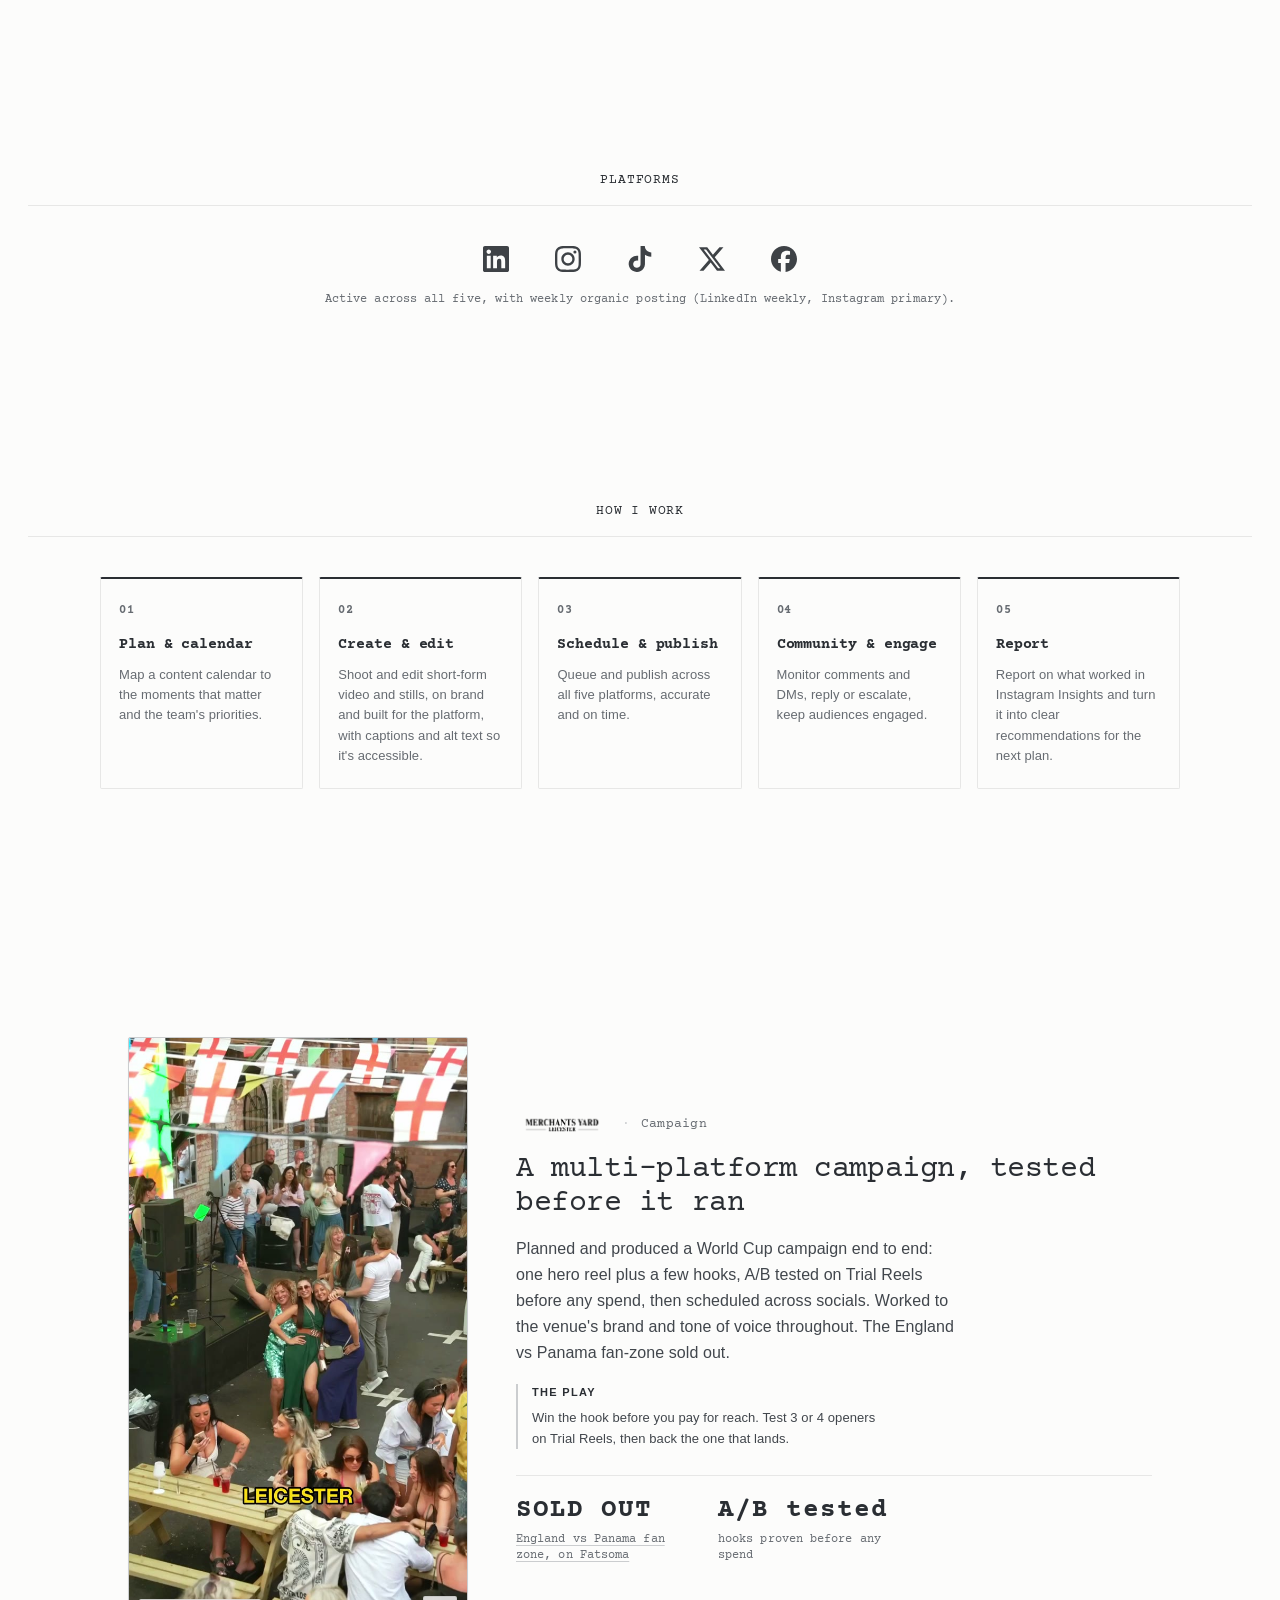
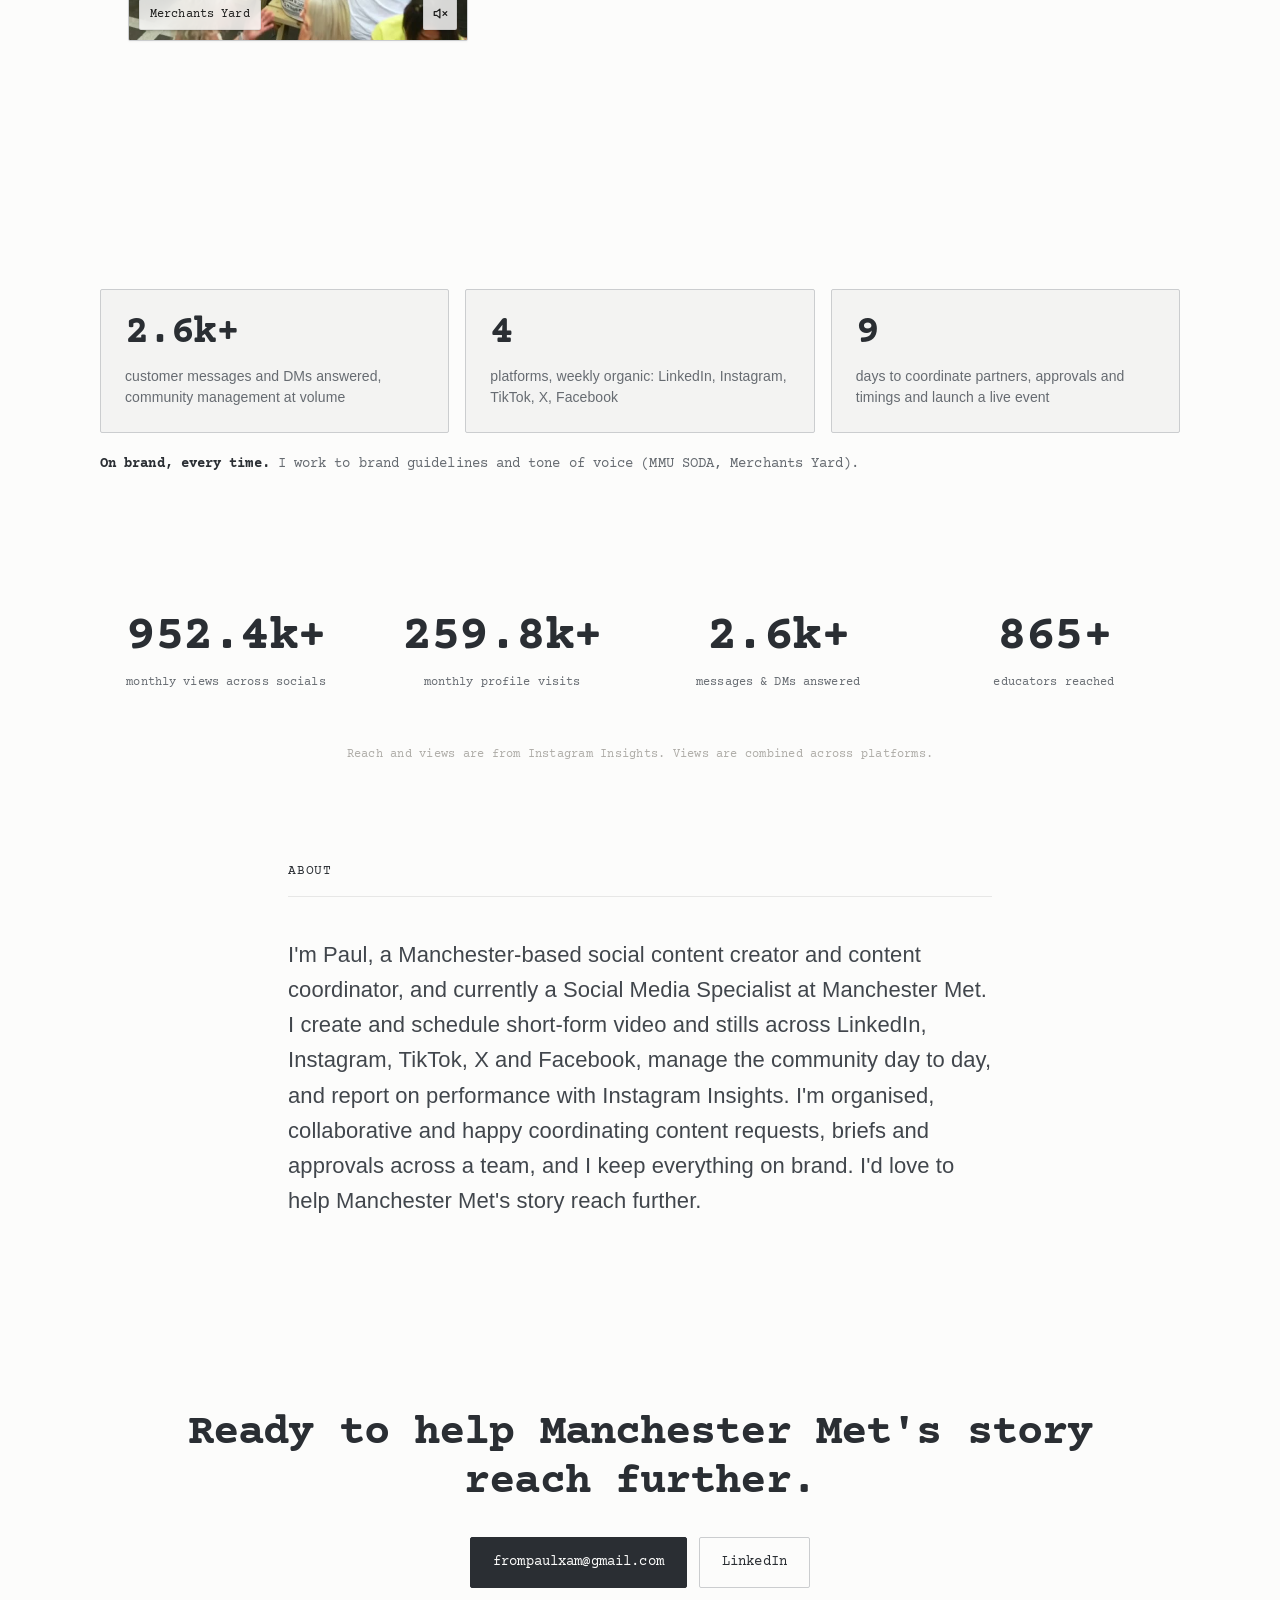
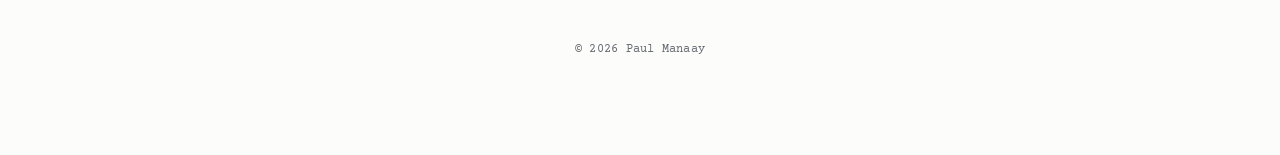
==== commit 7c6839d5: "education: add SODA · YES Bar montage below the hero video Embed the montage as a centered vertical " ====
--- a/education/index.html
+++ b/education/index.html
@@ -44,6 +44,15 @@
     </div>
   </header>
 
+  <!-- ===== SODA · YES Bar montage (added below hero) ===== -->
+  <section class="reel-feature" style="max-width:var(--max);margin:clamp(18px,3.5vw,36px) auto 0;padding:0 clamp(16px,4vw,32px);display:flex;justify-content:center">
+    <div class="media-card" style="width:100%;max-width:380px">
+      <video class="autoplay-on-scroll" src="../assets/videos/soda-montage.mp4" muted loop playsinline preload="metadata" poster="../assets/images/posters/soda-montage.jpg"></video>
+      <button class="mute-toggle" aria-label="Unmute video" aria-pressed="false">🔇</button>
+      <span class="view-badge">SODA · Montage</span>
+    </div>
+  </section>
+
   <!-- ===== DEGREE SHOW ===== -->
   <section class="work" id="degree-show">
 
